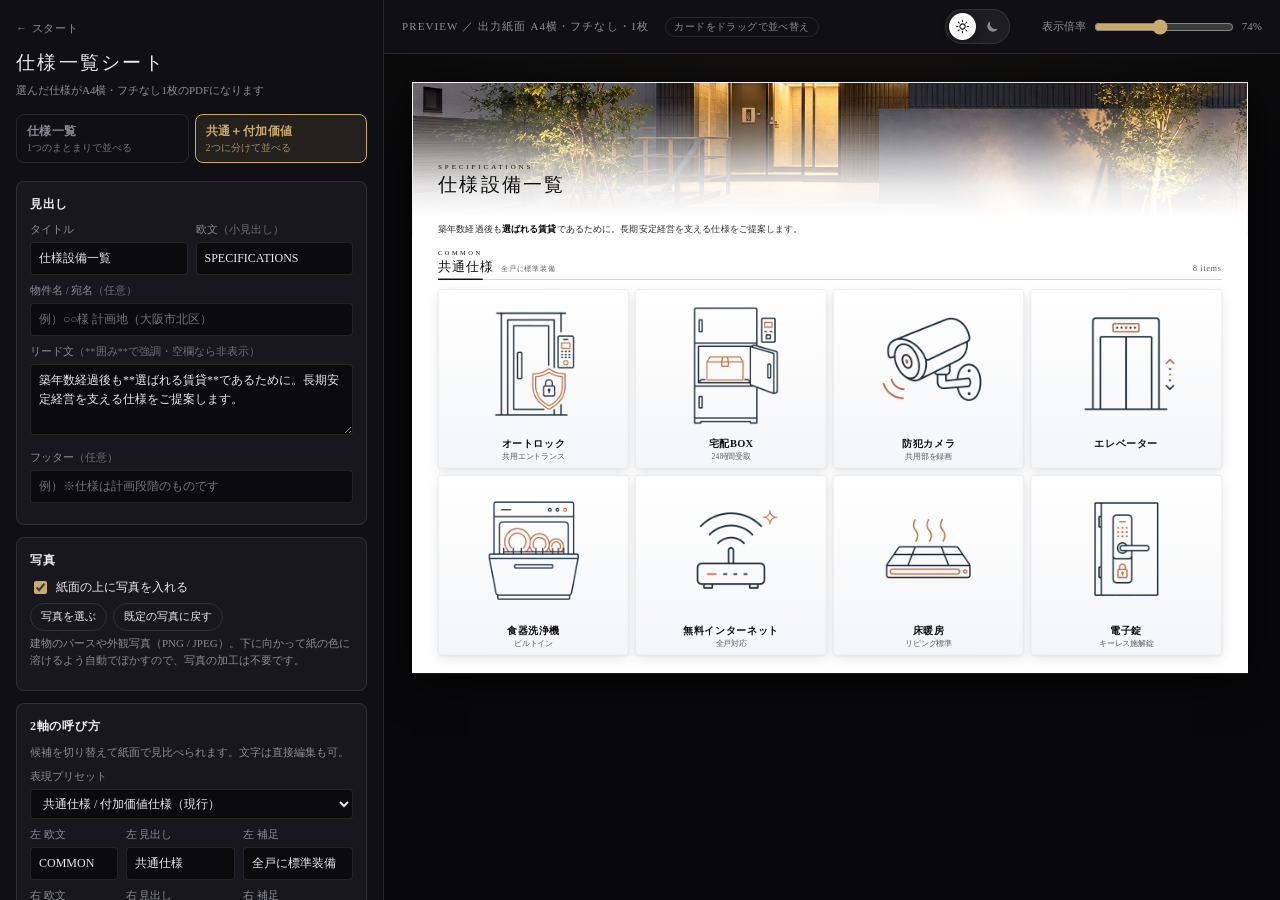
==== builder.html @ b1abda2f "Add files via upload" ====
<!DOCTYPE html>
<html lang="ja">
<head>
<meta charset="UTF-8">
<meta name="viewport" content="width=device-width, initial-scale=1">
<meta name="robots" content="noindex, nofollow">
<title>仕様一覧をつくる | SPEC SHEET</title>
<link rel="stylesheet" href="tokens.css">
<link rel="stylesheet" href="style.css">
</head>
<body>

<!-- ============ 操作パネル（印刷されない） ============ -->
<aside class="editor" id="editor">
  <header class="editor__head">
    <a class="editor__back" href="index.html">← スタート</a>
    <h1>仕様一覧シート</h1>
    <p class="editor__sub">選んだ仕様がA4横・フチなし1枚のPDFになります</p>

    <!-- 作り方の切替。入力はモードごとに別々に保存されます -->
    <div class="modetabs" role="group" aria-label="作り方">
      <button type="button" class="modetabs__btn" data-mode="single">
        <b>仕様一覧</b><span>1つのまとまりで並べる</span>
      </button>
      <button type="button" class="modetabs__btn" data-mode="dual">
        <b>共通＋付加価値</b><span>2つに分けて並べる</span>
      </button>
    </div>
  </header>

  <!-- 見出し -->
  <section class="panel">
    <h2 class="panel__title">見出し</h2>
    <div class="grid2">
      <label class="field"><span>タイトル</span><input type="text" id="in-title"></label>
      <label class="field"><span>欧文<em>（小見出し）</em></span><input type="text" id="in-titleen"></label>
    </div>
    <label class="field">
      <span>物件名 / 宛名<em>（任意）</em></span>
      <input type="text" id="in-prop" placeholder="例）○○様 計画地（大阪市北区）">
    </label>
    <label class="field">
      <span>リード文<em>（**囲み**で強調・空欄なら非表示）</em></span>
      <textarea id="in-lead" rows="3"></textarea>
    </label>
    <label class="field">
      <span>フッター<em>（任意）</em></span>
      <input type="text" id="in-foot" placeholder="例）※仕様は計画段階のものです">
    </label>
  </section>

  <!-- 写真（紙面の上の帯。下に向かって紙の色に溶ける） -->
  <section class="panel">
    <h2 class="panel__title">写真</h2>
    <label class="check">
      <input type="checkbox" id="in-hero">
      <span>紙面の上に写真を入れる</span>
    </label>
    <div class="bulk">
      <button type="button" id="btn-hero-pick">写真を選ぶ</button>
      <button type="button" id="btn-hero-reset">既定の写真に戻す</button>
    </div>
    <p class="panel__hint">
      建物のパースや外観写真（PNG / JPEG）。下に向かって紙の色に溶けるよう自動でぼかすので、写真の加工は不要です。
    </p>
  </section>

  <!-- ブロックの呼び方 -->
  <section class="panel">
    <h2 class="panel__title">
      <span data-dual-only>2軸の呼び方</span>
      <span data-single-only>ブロックの見出し</span>
    </h2>
    <p class="panel__hint" data-dual-only>候補を切り替えて紙面で見比べられます。文字は直接編集も可。</p>
    <label class="field" data-dual-only>
      <span>表現プリセット</span>
      <select id="in-preset"></select>
    </label>

    <!-- 1軸のときは、この見出しは出さなくても紙面のタイトルで足りる -->
    <label class="check" data-single-only>
      <input type="checkbox" id="in-blockhead">
      <span>カードの上に見出しを出す<em>（タイトルと重複するなら不要）</em></span>
    </label>

    <div class="grid3">
      <label class="field"><span><i class="lr" data-dual-only>左 </i>欧文</span><input type="text" id="in-cen"></label>
      <label class="field"><span><i class="lr" data-dual-only>左 </i>見出し</span><input type="text" id="in-clabel"></label>
      <label class="field"><span><i class="lr" data-dual-only>左 </i>補足</span><input type="text" id="in-cnote"></label>
    </div>
    <div class="grid3" data-dual-only>
      <label class="field"><span>右 欧文</span><input type="text" id="in-pen"></label>
      <label class="field"><span>右 見出し</span><input type="text" id="in-plabel"></label>
      <label class="field"><span>右 補足</span><input type="text" id="in-pnote"></label>
    </div>
  </section>

  <!-- 仕様（1軸）／ 共通仕様（2軸） -->
  <section class="panel">
    <h2 class="panel__title">
      <span id="head-common">共通仕様</span>
      <span class="counter" id="count-common"></span>
    </h2>
    <p class="panel__hint" data-single-only>
      載せたい仕様にチェックを入れます。並び順は ↑↓ か、プレビュー上のカードを
      ドラッグして入れ替えられます。
    </p>
    <p class="panel__hint" data-dual-only>
      標準は全て掲載。載せない項目のチェックを外します。サムネイルを押すとアイコン画像を差し替えられます（Shift+クリックで削除）。
    </p>
    <div class="bulk">
      <button type="button" data-bulk="common:all">全て載せる</button>
      <button type="button" data-bulk="common:none">全て外す</button>
    </div>
    <ul class="itemlist" id="list-common"></ul>
    <button type="button" class="add" data-add="common">＋ 項目を追加</button>
  </section>

  <!-- 付加価値仕様（2軸のみ） -->
  <section class="panel" data-dual-only>
    <h2 class="panel__title">
      <span id="head-premium">付加価値仕様</span>
      <span class="counter" id="count-premium"></span>
    </h2>
    <p class="panel__hint">この物件で採用する仕様を選択します。</p>
    <div class="bulk">
      <button type="button" data-bulk="premium:all">全て選択</button>
      <button type="button" data-bulk="premium:none">全て解除</button>
    </div>
    <ul class="itemlist" id="list-premium"></ul>
    <button type="button" class="add" data-add="premium">＋ 項目を追加</button>
  </section>

  <!-- レイアウト -->
  <section class="panel">
    <h2 class="panel__title">レイアウト</h2>

    <label class="field" data-dual-only>
      <span>共通仕様カードの大きさ<em>（付加価値仕様との比）</em></span>
      <span class="rangerow">
        <input type="range" id="in-ratio" min="100" max="160" step="2">
        <output id="ratio-val"></output>
      </span>
    </label>

    <!-- 見え方の微調整。いずれも自動計算した寸法に対する倍率 -->
    <label class="field">
      <span>アイコンの大きさ</span>
      <span class="rangerow">
        <input type="range" id="in-zicon" min="55" max="100" step="1">
        <output id="zicon-val"></output>
      </span>
    </label>
    <label class="field">
      <span>カードの間隔</span>
      <span class="rangerow">
        <input type="range" id="in-zgap" min="0" max="220" step="5">
        <output id="zgap-val"></output>
      </span>
    </label>
    <label class="field">
      <span>文字の大きさ</span>
      <span class="rangerow">
        <input type="range" id="in-ztext" min="70" max="140" step="2">
        <output id="ztext-val"></output>
      </span>
    </label>
    <div class="bulk">
      <button type="button" id="btn-zreset">大きさ・間隔を既定に戻す</button>
    </div>

    <!-- アイコンが未整備の項目を混ぜると点線枠が目立つので、逃げ道を用意 -->
    <label class="check" data-single-only>
      <input type="checkbox" id="in-textonly">
      <span>アイコンを使わず文字だけで並べる</span>
    </label>
    <label class="check" data-dual-only>
      <input type="checkbox" id="in-premium-photo">
      <span>付加価値仕様もアイコンで並べる<em>（既定は文字タイル）</em></span>
    </label>
    <label class="check">
      <input type="checkbox" id="in-show-sub" checked>
      <span>カードに補足テキストを出す</span>
    </label>
    <p class="panel__hint">
      カードは各ブロック内で同一サイズ。件数に応じて列数・行数<span data-dual-only>と左右の面積配分</span>を
      自動計算し、余白を残さず紙面を埋めます。
    </p>
    <p class="panel__hint" id="layout-info"></p>
  </section>

  <!-- 出力 -->
  <section class="panel">
    <h2 class="panel__title">出力</h2>
    <button type="button" class="primary" id="btn-print">PDFで出力 / 印刷</button>
    <p class="panel__hint">
      印刷ダイアログで <b>用紙:A4 ／ 向き:横 ／ 余白:なし</b>、
      <b>「背景のグラフィック」をON</b>（写真・影を出すため必須）。
    </p>
    <div class="bulk">
      <button type="button" id="btn-reload">マスタから再読込</button>
      <button type="button" id="btn-reset">入力をリセット</button>
    </div>
  </section>
</aside>

<!-- ============ プレビュー ＝ 出力される紙面 ============ -->
<main class="stage" id="stage">
  <div class="stage__bar">
    <span class="stage__label">PREVIEW ／ 出力紙面 A4横・フチなし・1枚</span>
    <span class="stage__hint">カードをドラッグで並べ替え</span>

    <!-- 出力テーマの切替 -->
    <div class="themetoggle" role="group" aria-label="出力テーマ">
      <button type="button" class="themetoggle__btn" data-theme="light" title="明るい出力">
        <svg viewBox="0 0 24 24" width="15" height="15" fill="none" stroke="currentColor" stroke-width="1.7" stroke-linecap="round">
          <circle cx="12" cy="12" r="4.2"/>
          <path d="M12 2.2v2.3M12 19.5v2.3M2.2 12h2.3M19.5 12h2.3M5.1 5.1l1.6 1.6M17.3 17.3l1.6 1.6M18.9 5.1l-1.6 1.6M6.7 17.3l-1.6 1.6"/>
        </svg>
      </button>
      <button type="button" class="themetoggle__btn" data-theme="dark" title="黒基調の出力">
        <svg viewBox="0 0 24 24" width="15" height="15" fill="currentColor">
          <path d="M20.5 15.2A8.8 8.8 0 0 1 8.8 3.5 8.8 8.8 0 1 0 20.5 15.2z"/>
        </svg>
      </button>
    </div>

    <label class="zoom">
      表示倍率
      <input type="range" id="zoom" min="25" max="130" value="100">
      <output id="zoom-val">100%</output>
    </label>
  </div>

  <div class="stage__scroll">
    <div class="sheet-scaler" id="scaler">
      <!-- ▼ ここから下が印刷対象 ------------------------------- -->
      <article class="sheet" id="sheet" data-theme="light">
        <!-- 写真（「写真」をONにしたときだけ上の帯に出る） -->
        <div class="sheet__visual" id="sheet-visual" aria-hidden="true"></div>
        <header class="sheet__head">
          <div class="sheet__headline">
            <span class="sheet__en" id="sheet-titleen"></span>
            <h2 class="sheet__title" id="sheet-title"></h2>
          </div>
          <div class="sheet__prop" id="sheet-prop"></div>
        </header>

        <div class="sheet__inner">
          <p class="sheet__lead" id="sheet-lead"></p>

          <div class="sheet__body" id="sheet-body">
            <!-- 左ブロック（1軸のときは唯一のブロック） -->
            <section class="block" id="block-common">
              <div class="block__head" id="head-block-common">
                <span class="block__en" id="en-common"></span>
                <h3 class="block__title" id="label-common"></h3>
                <span class="block__note" id="note-common"></span>
                <span class="block__count" id="cnt-common"></span>
              </div>
              <div class="fill" id="sheet-common" data-group="common"></div>
            </section>

            <!-- 右ブロック（付加価値仕様。1軸のときは非表示） -->
            <section class="block" id="block-premium">
              <div class="block__head">
                <span class="block__en" id="en-premium"></span>
                <h3 class="block__title" id="label-premium"></h3>
                <span class="block__note" id="note-premium"></span>
                <span class="block__count" id="cnt-premium"></span>
              </div>
              <div class="fill" id="sheet-premium" data-group="premium"></div>
            </section>
          </div>

          <footer class="sheet__foot" id="foot-wrap">
            <span id="sheet-foot"></span>
          </footer>
        </div>
      </article>
      <!-- ▲ 印刷対象ここまで ------------------------------------ -->
    </div>
  </div>
</main>

<input type="file" id="file-picker" accept="image/*" hidden>
<input type="file" id="hero-picker" accept="image/*" hidden>

<script src="data.js"></script>
<script src="app.js"></script>
</body>
</html>
---- tokens.css ----
/* =============================================================
   デザイントークン（色・余白・書体）
   ★デザイン確定時は原則このファイルだけを差し替えます
   コンセプト: 白い地（黒地も選べる）/ 書体はすべて游明朝 / カードはガラスの板
   ============================================================= */
:root{
  /* ---- 紙面（出力）---- */
  --paper-w: 297mm;          /* A4 横 */
  --paper-h: 210mm;
  --paper-pad-x: 9mm;
  --paper-pad-y: 6mm;
  --cell-gap: 2.4mm;         /* カード間の間隔 */
  --card-radius: 1.4mm;

  /* ---- 紙面の色（黒基調。真っ黒にはせず、深い青緑の空気を含ませる）
         ★黒が重すぎる/軽すぎるときは --paper と --sheen だけで調整できます ---- */
  --paper:     #070b0c;      /* 地 */
  --paper-2:   #101617;      /* 面（カード地・微妙な差） */
  --sheen:     224, 240, 238; /* 右上から差す光の色（rgb成分） */
  --ink:       #ffffff;
  --ink-sub:   #9fb0ae;
  --line:      rgba(255,255,255,.16);
  --line-soft: rgba(255,255,255,.08);
  --gold:      #c9ab6d;      /* 唯一の彩り。使いすぎない */
  --accent-2:  #e0b877;      /* リード文の強調 */

  /* ---- 画面UI（ツール側も黒基調で揃える）---- */
  --ui-bg:     #08080a;
  --ui-panel:  #101014;
  --ui-panel-2:#17171d;
  --ui-line:   rgba(255,255,255,.10);
  --ui-text:   #e9e9ee;
  --ui-sub:    #8b8b95;
  --radius-ui: 8px;

  /* ---- スタートページ（白い地 × 黒い文字。彩りは写真に任せる）---- */
  --site-bg:   #ffffff;
  --site-fg:   #111111;
  --site-fg-sub: rgba(17,17,17,.55);

  /* ---- 書体 ----
     すべて游明朝に固定（和文も欧文も）。欧文用の書体は挟まない。
     游明朝の入っていない端末（iPad / Mac）はヒラギノ明朝で表示される。
     ★游明朝はライセンス上Webフォントとして埋め込めないため、端末の書体を使う
     変数を3つに分けているのは、あとで用途ごとに変えられるようにするため */
  --font-mincho: "Yu Mincho", "YuMincho", "游明朝", "Hiragino Mincho ProN", "Hiragino Mincho Pro", serif;
  --font-display: var(--font-mincho);   /* 見出し・欧文ラベル */
  --font-ui: var(--font-mincho);        /* 画面の操作部品・本文 */
  --font-name: var(--font-mincho);      /* カードの仕様名 */
}
---- style.css ----
/* =============================================================
   builder.html 用スタイル
     [A] 画面UI（操作パネル・ステージ）   ← 印刷されない
     [B] 紙面 .sheet（A4横 297×210mm）    ← 印刷される
     [C] 印刷（A4横・フチなし・1枚固定）
   色・余白・書体は tokens.css の変数で管理
   ============================================================= */

*{ box-sizing: border-box; }
html, body{ height: 100%; margin: 0; }
body{
  display: flex;
  background: var(--ui-bg);
  color: var(--ui-text);
  font-family: var(--font-ui);
  font-size: 13px; line-height: 1.6;
  -webkit-font-smoothing: antialiased;
}

/* =============================================================
   [A] 画面UI
   ============================================================= */
.editor{
  width: 384px; flex: 0 0 384px;
  height: 100vh; overflow-y: auto;
  padding: 18px 16px 40px;
  background: var(--ui-panel);
  border-right: 1px solid var(--ui-line);
}
.editor__back{
  display: inline-block; margin-bottom: 10px;
  font-size: 11px; letter-spacing: .08em; color: var(--ui-sub); text-decoration: none;
}
.editor__back:hover{ color: var(--gold); }
.editor__head h1{
  font-family: var(--font-display);
  font-size: 19px; font-weight: normal; letter-spacing: .12em; margin: 0 0 4px;
}
.editor__sub{ margin: 0 0 14px; font-size: 11px; color: var(--ui-sub); }

/* ---- 作り方の切替（1軸 / 2軸）----------------------------------
   スタートページの2つの入口と同じ2択。入力はモードごとに別に
   保存されるので、行き来しても互いを壊さない */
.modetabs{
  display: grid; grid-template-columns: 1fr 1fr; gap: 6px;
  margin-bottom: 18px;
}
.modetabs__btn{
  font: inherit; text-align: left; cursor: pointer;
  padding: 7px 10px; border-radius: var(--radius-ui);
  color: var(--ui-sub); background: transparent;
  border: 1px solid var(--ui-line);
  transition: border-color .15s ease, color .15s ease, background .15s ease;
}
.modetabs__btn b{
  display: block; font-size: 12px; font-weight: bold; letter-spacing: .04em;
}
.modetabs__btn span{ display: block; font-size: 10px; line-height: 1.4; opacity: .8; }
.modetabs__btn:hover{ border-color: var(--gold); color: var(--ui-text); }
.modetabs__btn.is-active{
  color: var(--gold); border-color: var(--gold);
  background: rgba(201,171,109,.10);
}

/* ---- 作り方に応じた出し入れ ----
   1軸のときは2軸だけの項目を、2軸のときは1軸だけの項目を隠す。
   モードが決まる前（JS実行前）は data-mode が無いので両方出るが、
   起動時にすぐ設定されるため実害はない */
body[data-mode="single"] [data-dual-only]{ display: none !important; }
body[data-mode="dual"]   [data-single-only]{ display: none !important; }

.panel{
  border: 1px solid var(--ui-line); border-radius: var(--radius-ui);
  background: var(--ui-panel-2);
  padding: 13px; margin-bottom: 12px;
}
.panel__title{
  display: flex; align-items: center; gap: 8px; margin: 0 0 8px;
  font-size: 12px; font-weight: bold; letter-spacing: .06em;
}
.panel__hint{ margin: 4px 0 8px; font-size: 11px; line-height: 1.55; color: var(--ui-sub); }
.counter{
  margin-left: auto; font-size: 10.5px; font-weight: normal; color: var(--gold);
  border: 1px solid rgba(201,171,109,.35); border-radius: 999px; padding: 0 8px;
}

.field{ display: block; margin-bottom: 8px; }
.field > span{ display: block; font-size: 10.5px; color: var(--ui-sub); margin-bottom: 3px; }
.field em{ font-style: normal; opacity: .75; }
/* 2軸のときだけ付く「左 」「右 」の接頭。1軸では上のルールで消える */
.field .lr{ font-style: normal; }
.field input[type=text], .field textarea, .field select{
  width: 100%; padding: 6px 8px; font: inherit; font-size: 12px;
  color: var(--ui-text); background: #0b0b0e;
  border: 1px solid var(--ui-line); border-radius: 4px;
}
.field input:focus, .field textarea:focus, .field select:focus{
  outline: none; border-color: var(--gold);
}
.field textarea{ resize: vertical; }
.grid2{ display: grid; grid-template-columns: 1fr 1fr; gap: 0 8px; }
.grid3{ display: grid; grid-template-columns: .8fr 1fr 1fr; gap: 0 8px; }
.rangerow{ display: flex; align-items: center; gap: 8px; }
.rangerow input{ flex: 1; accent-color: var(--gold); }
.rangerow output{ font-size: 11px; color: var(--gold); min-width: 60px; text-align: right; }

.check{ display: flex; align-items: flex-start; gap: 6px; font-size: 12px; margin-bottom: 6px; cursor: pointer; }
.check input{ accent-color: var(--gold); margin-top: 3px; }
.check em{ font-style: normal; font-size: 11px; color: var(--ui-sub); }

.bulk{ display: flex; gap: 6px; flex-wrap: wrap; }
.bulk button, .add{
  font: inherit; font-size: 11px; padding: 4px 10px; cursor: pointer;
  color: var(--ui-text); background: transparent;
  border: 1px solid var(--ui-line); border-radius: 999px;
}
.bulk button:hover, .add:hover{ border-color: var(--gold); color: var(--gold); }
.add{ width: 100%; margin-top: 8px; border-style: dashed; border-radius: 4px; padding: 6px; }

.primary{
  width: 100%; font: inherit; font-size: 13px; font-weight: bold; letter-spacing: .08em;
  padding: 11px; cursor: pointer; color: #16130c;
  background: linear-gradient(135deg, #e0c68d, var(--gold));
  border: 0; border-radius: 4px;
}
.primary:hover{ filter: brightness(1.08); }

/* ---- 仕様リスト ---- */
.itemlist{ list-style: none; margin: 8px 0 0; padding: 0; }
.row{
  display: flex; align-items: center; gap: 6px;
  padding: 5px 2px; border-top: 1px solid var(--ui-line);
}
.row:last-child{ border-bottom: 1px solid var(--ui-line); }
.row--off{ opacity: .38; }
.row input[type=checkbox]{ accent-color: var(--gold); }
.row__name, .row__sub{
  min-width: 0; font: inherit; font-size: 12px; color: var(--ui-text);
  background: transparent; border: 1px solid transparent; border-radius: 3px; padding: 2px 4px;
}
.row__name{ flex: 1.4; }
.row__sub{ flex: 1; font-size: 11px; color: var(--ui-sub); }
.row__name:hover, .row__sub:hover{ border-color: var(--ui-line); }
.row__name:focus, .row__sub:focus{ border-color: var(--gold); background: #0b0b0e; outline: none; }
.row__thumb{
  width: 34px; height: 26px; flex: 0 0 34px; cursor: pointer;
  border: 1px solid var(--ui-line); border-radius: 3px; overflow: hidden;
  background: #0b0b0e center/cover no-repeat;
  display: flex; align-items: center; justify-content: center;
  font-size: 10px; color: var(--ui-sub);
}
.row__thumb:hover{ border-color: var(--gold); }
.row__btn{
  width: 20px; height: 20px; flex: 0 0 20px; padding: 0; cursor: pointer;
  font-size: 10px; line-height: 1; color: var(--ui-sub);
  background: transparent; border: 1px solid var(--ui-line); border-radius: 3px;
}
.row__btn:hover{ color: var(--ui-text); border-color: var(--gold); }
.row__btn--del:hover{ color: #e06b5c; border-color: #e06b5c; }

/* ---- ステージ ---- */
.stage{ flex: 1; min-width: 0; height: 100vh; display: flex; flex-direction: column; }
.stage__bar{
  display: flex; align-items: center; gap: 16px; padding: 9px 18px;
  font-size: 11px; letter-spacing: .1em; color: var(--ui-sub);
  background: var(--ui-panel); border-bottom: 1px solid var(--ui-line);
}
/* 並べ替えの操作案内 */
.stage__hint{
  font-size: 10px; letter-spacing: .04em; color: var(--ui-sub);
  padding: 1px 8px; border-radius: 999px;
  border: 1px solid var(--ui-line);
}
/* 出力テーマの切替（サン / ムーン） */
.themetoggle{
  margin-left: auto; display: flex; gap: 3px; padding: 3px;
  border-radius: 999px;
  background: rgba(255,255,255,.06); border: 1px solid var(--ui-line);
}
.themetoggle__btn{
  width: 27px; height: 27px; padding: 0; border: 0; border-radius: 50%;
  display: grid; place-items: center; cursor: pointer;
  color: var(--ui-sub); background: transparent;
  transition: background .18s ease, color .18s ease;
}
.themetoggle__btn:hover{ color: var(--ui-text); }
.themetoggle__btn.is-active{
  color: #16181c; background: #fff;
  box-shadow: 0 2px 8px rgba(0,0,0,.4);
}
.themetoggle__btn[data-theme="dark"].is-active{
  color: #f4f4f6; background: #26262c;
  box-shadow: 0 2px 8px rgba(0,0,0,.5), inset 0 0 0 1px rgba(255,255,255,.12);
}

.zoom{ display: flex; align-items: center; gap: 6px; margin-left: 16px; letter-spacing: 0; }
.zoom input{ width: 140px; accent-color: var(--gold); }
.stage__scroll{
  flex: 1; overflow: auto; padding: 28px;
  background:
    radial-gradient(900px 400px at 50% -10%, rgba(201,171,109,.07), transparent 70%),
    var(--ui-bg);
}
.sheet-scaler{ transform-origin: top left; width: var(--paper-w); height: var(--paper-h); }

/* =============================================================
   [B] 紙面（A4 横 1枚・フチなし。ここは黒地の指定、白地は [B-2]）
   ============================================================= */
.sheet{
  position: relative;
  width: var(--paper-w); height: var(--paper-h);
  background: var(--paper); color: var(--ink);
  font-family: var(--font-ui);
  display: flex; flex-direction: column; overflow: hidden;
  box-shadow: 0 10px 50px rgba(0,0,0,.7);
  border: 1px solid rgba(255,255,255,.06);
}
/* 地の空気：右上から光が差し込み、左下へ落ちていく
   （黒一色だと重いので、深い青緑の階調をつける）
   ・グラデーションだけで作るので、印刷しても画像の劣化がない
   ・中身は z-index:2 で必ずこの層より上に置く。写真の帯（z-index:0）はこの層の下に
     敷くので、光は写真の上にもかかり、帯の消え際に段差ができない */
.sheet::before{
  content: ""; position: absolute; inset: 0; z-index: 1; pointer-events: none;
  background:
    /* 右上の光源 */
    radial-gradient(46% 40% at 100% 0%,
      rgba(var(--sheen), .24) 0%, rgba(var(--sheen), .09) 38%, transparent 74%),
    /* 斜めに落ちる光の帯 */
    linear-gradient(206deg,
      transparent 0%, rgba(var(--sheen), .12) 12%, rgba(var(--sheen), .04) 26%,
      transparent 44%),
    /* 右下の床の照り返し */
    radial-gradient(58% 34% at 84% 104%, rgba(var(--sheen), .07), transparent 70%),
    /* 中央に広がる青緑の空気 */
    radial-gradient(92% 88% at 64% 54%, rgba(18, 46, 45, .26), transparent 76%),
    /* 左上へ向かう闇 */
    radial-gradient(74% 78% at 0% 0%, rgba(0,0,0,.80), transparent 66%);
}
.sheet > *{ position: relative; z-index: 2; }

/* ヘッダー：紙の端まで届く（フチなし） */
.sheet__head{
  flex: 0 0 auto;
  display: flex; align-items: flex-end; gap: 8mm;
  padding: 5.5mm var(--paper-pad-x) 3.4mm;
  border-bottom: .25mm solid var(--line);
}
.sheet__en{
  display: block; margin-bottom: 1.2mm;
  font-family: var(--font-display);
  font-size: 7pt; letter-spacing: .42em; color: var(--gold);
}
.sheet__title{
  margin: 0; font-family: var(--font-display); font-weight: normal;
  font-size: 19pt; line-height: 1; letter-spacing: .14em;
}
.sheet__prop{
  margin-left: auto; padding-bottom: .8mm;
  font-size: 8.5pt; letter-spacing: .04em; text-align: right;
  color: var(--ink-sub); white-space: pre-line;
}

/* 内側 */
.sheet__inner{
  flex: 1; min-height: 0; display: flex; flex-direction: column;
  padding: var(--paper-pad-y) var(--paper-pad-x);
}
.sheet__lead{
  flex: 0 0 auto; margin: 0 0 4mm;
  font-size: 9pt; line-height: 1.7; letter-spacing: .02em;
  color: var(--lead-fg, rgba(255,255,255,.82)); white-space: pre-line;
}
.sheet__lead:empty{ display: none; }
.sheet__lead .em{ color: var(--accent-2); font-weight: bold; }

/* ガラスの板と影（黒い紙面）。明るい紙面は [B-2] で上書き */
.sheet{
  --glass-top:    rgba(255,255,255,.085);
  --glass-bottom: rgba(255,255,255,.020);
  --glass-edge:   rgba(255,255,255,.10);
  --glass-hi:     rgba(255,255,255,.14);     /* 上辺のハイライト */
  --card-shadow:      0 1.2mm 3.2mm rgba(0,0,0,.45), 0 .3mm .8mm rgba(0,0,0,.30);
  --card-shadow-soft: 0 .8mm 2.4mm rgba(0,0,0,.28);
}

/* 本文：2ブロック横並び（幅配分は JS が flex で指定） */
.sheet__body{ flex: 1; min-height: 0; display: flex; gap: 6mm; }
.block{ display: flex; flex-direction: column; min-width: 0; min-height: 0; }
.block--hidden{ display: none; }

/* 見出し行：欧文を上の段に逃がし、
   「見出し ／ 補足 ／ 件数」を必ず1行に収める（折り返して衝突させない）*/
.block__head{
  flex: 0 0 auto; position: relative;
  display: grid;
  grid-template-columns: auto minmax(0, 1fr) auto;
  grid-template-areas:
    "en    en    en"
    "title note  count";
  align-items: baseline;
  column-gap: 2.6mm; row-gap: 1mm;
  padding-bottom: 1.6mm; margin-bottom: 3mm;
  border-bottom: .25mm solid var(--line);
}
.block__head::after{   /* 見出し下の金の短いライン */
  content: ""; position: absolute; left: 0; bottom: -.25mm;
  width: 16mm; height: .5mm; background: var(--gold);
}
.block__en{
  grid-area: en;
  font-family: var(--font-display);
  font-size: 6.5pt; letter-spacing: .38em; color: var(--gold);
}
.block__title{
  grid-area: title;
  margin: 0; font-family: var(--font-display); font-weight: normal;
  font-size: 13pt; letter-spacing: .1em; line-height: 1;
  white-space: nowrap;
}
/* 補足は幅が足りなければ切る（見出しを折らないため） */
.block__note{
  grid-area: note; min-width: 0;
  font-size: 7.5pt; letter-spacing: .04em; color: var(--ink-sub);
  white-space: nowrap; overflow: hidden; text-overflow: ellipsis;
}
.block__count{
  grid-area: count; justify-self: end;
  font-family: var(--font-display);
  font-size: 8pt; letter-spacing: .1em; color: var(--ink-sub);
  white-space: nowrap;
}

/* ---- カードのグリッド（列数・行数は JS が指定 / セルは常に等サイズ） ---- */
.fill{
  flex: 1; min-height: 0;
  display: grid; gap: var(--cell-gap);
}

/* ---- カード共通：ガラスの板 ----------------------------------
   地は透明度の高い白の重ね（--glass-*）。紙面の光の階調が透けるので、
   同じ色のタイルが並んでいるようには見えない。
   上辺だけ明るい縁（inset の 1 本）で板の厚みを出し、
   下にやわらかい影（--card-shadow）を落として紙面から少し浮かせる。

   backdrop-filter（すりガラスのぼかし）は使わない。
   背後が滑らかなグラデーションなのでぼかしても見た目はほぼ変わらず、
   印刷（PDF）では画像化されて重く・粗くなることがあるため */
.card{
  position: relative; min-width: 0; min-height: 0; overflow: hidden;
  border-radius: var(--card-radius);
  background: linear-gradient(180deg, var(--glass-top), var(--glass-bottom));
  border: .25mm solid var(--glass-edge);
  box-shadow: inset 0 .3mm 0 var(--glass-hi), var(--card-shadow);
}
/* アイコンカード：上にアイコン、下に名称（写真ではなく図としてそろえる） */
.card--icon{
  display: flex; flex-direction: column;
  padding: 2.2mm 2mm 2.4mm;
}
/* アイコンの面
   アイコンは地を透過してあるので（make_icons.py）、台座は置かず
   ガラスの板に線画を直接載せる。黒い紙面では線をアイボリーにした
   別の絵（iconDark）に app.js が差し替える。
   contain なので、正方形でない画像でも切れない。

   --icon-scale は「面のどこまでを絵が占めるか」。
   contain のまま縮めたいので、内側の余白を作って
   background-origin: content-box で絵をその内側だけに収める。
   transform: scale() だと面からはみ出して切れ、
   background-size を % 指定にすると縦横比が崩れる */
.card__icon{
  flex: 1; min-height: 0; margin-bottom: 1.8mm;
  background-position: center; background-size: contain; background-repeat: no-repeat;
  background-origin: content-box;
  padding: calc((1 - var(--icon-scale, 1)) * 50%);
}
/* アイコン未設定のときの当たり（あとで画像を入れる場所） */
.card__icon--none{
  position: relative;
  border: .25mm dashed var(--line-soft);
  border-radius: var(--card-radius);
}
.card__icon--none::after{
  content: "ICON"; position: absolute; inset: 0;
  display: flex; align-items: center; justify-content: center;
  font-family: var(--font-display);
  font-size: 5.5pt; letter-spacing: .3em; color: rgba(255,255,255,.20);
}
.card__body{ flex: 0 0 auto; text-align: center; }
.card__name{
  display: block;
  font-family: var(--font-name); font-weight: bold;
  font-size: var(--name-size, 9pt); line-height: 1.25; letter-spacing: .02em;
  color: var(--name-fg, #fff);
}
.card__sub{
  display: block; margin-top: .6mm; min-height: 1.2em;  /* 空でも行を確保 */
  font-size: calc(var(--name-size, 9pt) * .72); line-height: 1.2; letter-spacing: .04em;
  color: var(--sub-fg, rgba(255,255,255,.62));
}
.card--long .card__name{ font-size: calc(var(--name-size, 9pt) * .84); }

/* ---- 文字タイル（付加価値仕様。既定はこちら）--------------------
   アイコンを使わず、組版だけで見せる面。セルが横長なので中央寄せより
   左寄せのほうが視線が流れ、一覧として読みやすい。
   左端に金の短い縦線を置く（見出し下の金線と同じ motif でそろえる）。
   光は左上から当てて、紙面の階調と向きを合わせる */
/* 文字は下に寄せる。件数が少ないとセルが縦長になるが、上下中央だと
   小さな文字が広い面の真ん中に浮いて「置き忘れ」に見える。
   下に寄せておけば、上の空きが意図した余白として読める */
.card--text{
  display: flex; flex-direction: column; justify-content: flex-end;
  padding: 2.4mm 3.4mm 2.6mm;
  background: linear-gradient(100deg, var(--glass-top) 0%, var(--glass-bottom) 100%);
}
.card--text .card__body{
  position: relative; padding: 2.6mm 0 0; text-align: left;
}
/* 名称の上に金の短い罫。ブロック見出しの下に引いている線と同じ motif で、
   アイコンが無くても「そこが仕様名の頭」だと分かるようにする */
.card--text .card__body::before{
  content: ""; position: absolute; left: 0; top: 0;
  width: 5mm; height: .45mm; background: var(--gold);
}
.card--text .card__name{ text-shadow: none; letter-spacing: .04em; }
.card--text .card__sub{
  margin-top: 1mm; color: var(--ink-sub); letter-spacing: .06em;
}

/* ---- 並べ替え（プレビュー上のドラッグ）------------------------
   掴んでいるあいだは半透明にして、置き先が見えるようにする。
   touch-action: none はタブレットで必須（指の動きを
   ページのスクロールに取られると並べ替えができない）*/
.card[data-id]{ cursor: grab; touch-action: none; }
.card.is-dragging{
  cursor: grabbing; opacity: .55;
  outline: .4mm solid var(--gold); outline-offset: -.4mm;
}
body.is-reordering{ user-select: none; -webkit-user-select: none; }
/* 印刷には操作の見た目を持ち込まない（保険）*/
@media print{
  .card.is-dragging{ opacity: 1; outline: 0; }
}

/* 端数マスを埋めるタイル（カードを等サイズに保つため）
   同じガラスだが一段薄く、影も弱くして、仕様のカードより奥に引かせる */
.card--filler{
  display: flex; align-items: center; justify-content: center;
  background: linear-gradient(180deg, var(--glass-bottom), transparent);
  box-shadow: inset 0 .3mm 0 var(--glass-hi), var(--card-shadow-soft);
}
.card--filler span{
  font-family: var(--font-display);
  font-size: 6.5pt; letter-spacing: .38em; color: rgba(255,255,255,.18);
}

/* 空状態 */
.empty{
  grid-column: 1 / -1; grid-row: 1 / -1;
  display: flex; align-items: center; justify-content: center;
  font-size: 8.5pt; letter-spacing: .1em; color: var(--ink-sub);
  border: .25mm dashed var(--line); border-radius: var(--card-radius);
}

/* ---- 写真の帯（.sheet--visual。「写真」がONのとき app.js が付ける）----
   紙面の上端に写真を横いっぱいに敷き、下に向かって紙の色に溶かす（フチなし）。
   主役はあくまでカードなので、写真は上の帯だけにとどめ、
   タイトルは溶けかけた部分に重ねて、帯のぶんだけ下がる量を小さくする。

   溶かし方は「紙の色のグラデーションを写真の上にかぶせる」。
   mask-image のほうが素直だが、Chromium は印刷（PDF）で mask を
   落とすことがあり、写真の四角い縁がそのまま出てしまうため使わない。
   かぶせる色は var(--paper) なので、黒い紙面でも白い紙面でもその地に溶ける。

   カードの寸法は app.js が #sheet-body の実寸から計算するので、
   帯のぶん本文が縮んでも計算側は何も変えなくてよい */
.sheet__visual{ display: none; }
.sheet{
  --visual-h: 54mm;       /* 写真の帯の高さ（溶けて消えるところまで） */
  --visual-under: 28mm;   /* タイトルの上端の位置（帯に重なる） */
}
.sheet--visual .sheet__visual{
  display: block;
  position: absolute; z-index: 0;     /* 文字・カードより下に敷く */
  top: 0; left: 0; right: 0; height: var(--visual-h);
  background-size: cover; background-position: 50% 52%; background-repeat: no-repeat;
}
.sheet--visual .sheet__visual::after{
  --p: var(--paper);
  content: ""; position: absolute; inset: -1px;   /* 端数の1pxで縁が残らないように */
  /* 上は写真のまま、半分あたりから長い距離をかけて紙に消えていく */
  background: linear-gradient(180deg, transparent 14%,
    color-mix(in srgb, var(--p) 28%, transparent) 32%,
    color-mix(in srgb, var(--p) 62%, transparent) 50%,
    color-mix(in srgb, var(--p) 88%, transparent) 68%,
    var(--p) 88%);
}
/* 見出し下の罫は、写真が溶けていく途中を横に断ち切ってしまうので引かない */
.sheet--visual .sheet__head{ padding-top: var(--visual-under); border-bottom: 0; }

/* フッター */
.sheet__foot{
  flex: 0 0 auto; margin-top: 3mm; padding-top: 1.8mm;
  border-top: .25mm solid var(--line-soft);
  font-size: 7pt; letter-spacing: .04em; color: var(--ink-sub);
}
.sheet__foot--hidden{ display: none; }

/* =============================================================
   [B-2] 白い出力テーマ（.sheet[data-theme="light"]・既定）
   色味の方向: 白い地 × 明朝 × 完全モノクロ（金は使わない）
   写真の列を入れたとき、写真が白に溶けていくのが映えるよう地は真っ白。
   紙面の変数だけを上書きするので、構造・レイアウトは共通
   ============================================================= */
.sheet[data-theme="light"]{
  --paper:     #ffffff;   /* 地：白 */
  --paper-2:   #f6f6f5;
  --ink:       #0e0e0e;
  --ink-sub:   #5a5a5a;
  --line:      rgba(0,0,0,.22);
  --line-soft: rgba(0,0,0,.10);
  --gold:      #121212;   /* 欧文・見出しの短いラインも黒に */
  --accent-2:  #000000;   /* リード文の強調 */
  --lead-fg:   #2b2b2b;
  /* 白い紙面のガラス：白地の上では白の重ねが見えないので、
     下へわずかに灰色を引いて板の面を出し、縁と影で浮かせる */
  --glass-top:    rgba(255,255,255,.92);
  --glass-bottom: rgba(244,245,247,.92);
  --glass-edge:   rgba(20,28,40,.07);
  --glass-hi:     rgba(255,255,255,1);
  --card-shadow:      0 1.4mm 4mm rgba(30,40,60,.10), 0 .3mm .8mm rgba(30,40,60,.07);
  --card-shadow-soft: 0 .8mm 2.4mm rgba(30,40,60,.05);
}
/* 白い紙面は光の階調を入れない（真っ白のまま。写真がその白に溶ける） */
.sheet[data-theme="light"]::before{ background: none; }
/* アイコンカード：濃い文字（板の色は上の変数で変わる） */
.sheet[data-theme="light"] .card--icon{
  --name-fg: var(--ink);
  --sub-fg: var(--ink-sub);
}
.sheet[data-theme="light"] .card__icon--none::after{ color: rgba(0,0,0,.26); }

/* 文字タイル */
.sheet[data-theme="light"] .card--text{
  --name-fg: var(--ink);
  --sub-fg: var(--ink-sub);
}
.sheet[data-theme="light"] .card--filler span{ color: rgba(0,0,0,.22); }

/* =============================================================
   [B-3] 小さい画面（タブレット・スマホ）
     横並びをやめて縦積みにし、紙面を上に貼り付けたまま
     下の操作パネルをスクロールできるようにする。
     紙面そのもの（.sheet）の寸法はA4のまま。倍率だけが変わる。

     ★必ず screen に限定する。print を含めると、用紙幅が1080px未満
       （レターなど）のときに max-height が効いて紙面が途中で切れる。
   ============================================================= */
@media screen and (max-width: 1080px){
  html, body{ height: auto; overflow-x: hidden; }   /* 横スクロールを作らせない */
  body{ flex-direction: column; -webkit-text-size-adjust: 100%; }
  .editor, .stage{ width: 100%; max-width: 100%; min-width: 0; }

  /* 紙面を上に固定 */
  .stage{
    order: -1; height: auto;
    position: sticky; top: 0; z-index: 20;
    background: var(--ui-bg);
    border-bottom: 1px solid var(--ui-line);
    box-shadow: 0 10px 26px rgba(0,0,0,.55);
  }
  /* 1段目＝ラベル、2段目＝テーマ切替と倍率。折り返し任せにしない */
  .stage__bar{ flex-wrap: wrap; gap: 6px 12px; padding: 8px 12px; }
  .stage__label{ flex: 1 1 100%; font-size: 10px; }
  .themetoggle{ margin-left: 0; }
  .zoom{ margin-left: auto; }
  .zoom input{ width: 100px; }
  .stage__scroll{ padding: 12px; max-height: 46vh; }

  /* 操作パネルはページの一部として下に流す */
  .editor{
    width: 100%; flex: none; height: auto; overflow: visible;
    border-right: 0; padding: 16px 14px 56px;
  }

  /* 指で押せる大きさに */
  .row{ padding: 7px 2px; gap: 8px; }
  .row input[type=checkbox]{ width: 18px; height: 18px; margin-top: 0; }
  .row__thumb{ width: 40px; height: 30px; flex: 0 0 40px; }
  .row__btn{ width: 27px; height: 27px; flex: 0 0 27px; font-size: 11px; }
  .bulk button, .add{ padding: 7px 14px; }
  .primary{ padding: 14px; }

  /* iOSは16px未満の入力欄にフォーカスすると勝手に拡大するので抑える */
  .field input[type=text], .field textarea, .field select,
  .row__name, .row__sub{ font-size: 16px; }
}

@media screen and (max-width: 640px){
  .grid2, .grid3{ grid-template-columns: 1fr; }
  .stage__scroll{ max-height: 40vh; padding: 8px; }
  .editor__head h1{ font-size: 17px; }
}

/* =============================================================
   [C] 印刷（A4 横・フチなし・1枚）
   ============================================================= */
@page{ size: A4 landscape; margin: 0; }

@media print{
  html, body{ height: auto; display: block; background: #fff; }
  /* 紙面は2ページ目を防ぐため 0.4mm 短く刷るので、下端にその分だけ地が見える。
     黒い紙面のときは地も黒にして、白い筋を出さない */
  html:has(.sheet[data-theme="dark"]), html:has(.sheet[data-theme="dark"]) body{ background: #070b0c; }
  .editor, .stage__bar{ display: none !important; }
  /* 画面用の指定を紙面に持ち込まない（高さ制限が残ると途中で切れる） */
  .stage{
    height: auto; display: block;
    position: static; border: 0; box-shadow: none; background: none;
  }
  .stage__scroll{
    overflow: visible; padding: 0; background: none;
    max-height: none; height: auto;
  }
  .sheet-scaler{ transform: none !important; width: auto; height: auto; margin: 0 !important; }
  .sheet{
    box-shadow: none; border: 0;
    width: var(--paper-w);
    height: calc(var(--paper-h) - 0.4mm);  /* 端数で2ページ目が出るのを防ぐ */
    break-after: avoid; page-break-after: avoid;
  }
  *{ -webkit-print-color-adjust: exact; print-color-adjust: exact; }
}
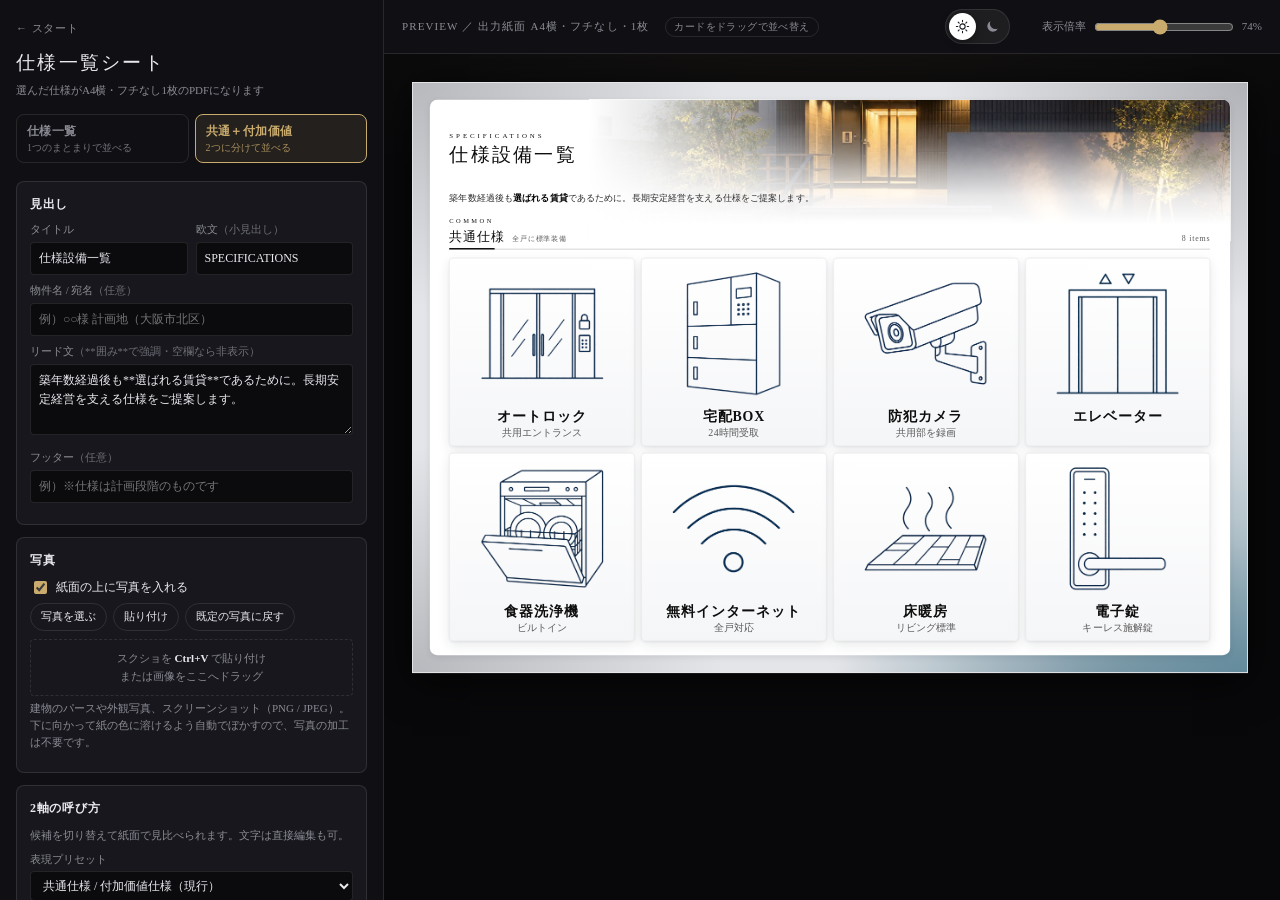
==== commit 95dd7739: "Add files via upload" ====
--- a/builder.html
+++ b/builder.html
@@ -58,10 +58,15 @@
     </label>
     <div class="bulk">
       <button type="button" id="btn-hero-pick">写真を選ぶ</button>
+      <button type="button" id="btn-hero-paste">貼り付け</button>
       <button type="button" id="btn-hero-reset">既定の写真に戻す</button>
     </div>
+    <!-- スクリーンショットはここへ。Ctrl+V はこの画面のどこで押しても写真に入る -->
+    <div class="dropzone" id="hero-drop" tabindex="0">
+      スクショを <b>Ctrl+V</b> で貼り付け<br>または画像をここへドラッグ
+    </div>
     <p class="panel__hint">
-      建物のパースや外観写真（PNG / JPEG）。下に向かって紙の色に溶けるよう自動でぼかすので、写真の加工は不要です。
+      建物のパースや外観写真、スクリーンショット（PNG / JPEG）。下に向かって紙の色に溶けるよう自動でぼかすので、写真の加工は不要です。
     </p>
   </section>
 
--- a/style.css
+++ b/style.css
@@ -1,634 +1,700 @@
-/* =============================================================
-   builder.html 用スタイル
-     [A] 画面UI（操作パネル・ステージ）   ← 印刷されない
-     [B] 紙面 .sheet（A4横 297×210mm）    ← 印刷される
-     [C] 印刷（A4横・フチなし・1枚固定）
-   色・余白・書体は tokens.css の変数で管理
-   ============================================================= */
-
-*{ box-sizing: border-box; }
-html, body{ height: 100%; margin: 0; }
-body{
-  display: flex;
-  background: var(--ui-bg);
-  color: var(--ui-text);
-  font-family: var(--font-ui);
-  font-size: 13px; line-height: 1.6;
-  -webkit-font-smoothing: antialiased;
-}
-
-/* =============================================================
-   [A] 画面UI
-   ============================================================= */
-.editor{
-  width: 384px; flex: 0 0 384px;
-  height: 100vh; overflow-y: auto;
-  padding: 18px 16px 40px;
-  background: var(--ui-panel);
-  border-right: 1px solid var(--ui-line);
-}
-.editor__back{
-  display: inline-block; margin-bottom: 10px;
-  font-size: 11px; letter-spacing: .08em; color: var(--ui-sub); text-decoration: none;
-}
-.editor__back:hover{ color: var(--gold); }
-.editor__head h1{
-  font-family: var(--font-display);
-  font-size: 19px; font-weight: normal; letter-spacing: .12em; margin: 0 0 4px;
-}
-.editor__sub{ margin: 0 0 14px; font-size: 11px; color: var(--ui-sub); }
-
-/* ---- 作り方の切替（1軸 / 2軸）----------------------------------
-   スタートページの2つの入口と同じ2択。入力はモードごとに別に
-   保存されるので、行き来しても互いを壊さない */
-.modetabs{
-  display: grid; grid-template-columns: 1fr 1fr; gap: 6px;
-  margin-bottom: 18px;
-}
-.modetabs__btn{
-  font: inherit; text-align: left; cursor: pointer;
-  padding: 7px 10px; border-radius: var(--radius-ui);
-  color: var(--ui-sub); background: transparent;
-  border: 1px solid var(--ui-line);
-  transition: border-color .15s ease, color .15s ease, background .15s ease;
-}
-.modetabs__btn b{
-  display: block; font-size: 12px; font-weight: bold; letter-spacing: .04em;
-}
-.modetabs__btn span{ display: block; font-size: 10px; line-height: 1.4; opacity: .8; }
-.modetabs__btn:hover{ border-color: var(--gold); color: var(--ui-text); }
-.modetabs__btn.is-active{
-  color: var(--gold); border-color: var(--gold);
-  background: rgba(201,171,109,.10);
-}
-
-/* ---- 作り方に応じた出し入れ ----
-   1軸のときは2軸だけの項目を、2軸のときは1軸だけの項目を隠す。
-   モードが決まる前（JS実行前）は data-mode が無いので両方出るが、
-   起動時にすぐ設定されるため実害はない */
-body[data-mode="single"] [data-dual-only]{ display: none !important; }
-body[data-mode="dual"]   [data-single-only]{ display: none !important; }
-
-.panel{
-  border: 1px solid var(--ui-line); border-radius: var(--radius-ui);
-  background: var(--ui-panel-2);
-  padding: 13px; margin-bottom: 12px;
-}
-.panel__title{
-  display: flex; align-items: center; gap: 8px; margin: 0 0 8px;
-  font-size: 12px; font-weight: bold; letter-spacing: .06em;
-}
-.panel__hint{ margin: 4px 0 8px; font-size: 11px; line-height: 1.55; color: var(--ui-sub); }
-.counter{
-  margin-left: auto; font-size: 10.5px; font-weight: normal; color: var(--gold);
-  border: 1px solid rgba(201,171,109,.35); border-radius: 999px; padding: 0 8px;
-}
-
-.field{ display: block; margin-bottom: 8px; }
-.field > span{ display: block; font-size: 10.5px; color: var(--ui-sub); margin-bottom: 3px; }
-.field em{ font-style: normal; opacity: .75; }
-/* 2軸のときだけ付く「左 」「右 」の接頭。1軸では上のルールで消える */
-.field .lr{ font-style: normal; }
-.field input[type=text], .field textarea, .field select{
-  width: 100%; padding: 6px 8px; font: inherit; font-size: 12px;
-  color: var(--ui-text); background: #0b0b0e;
-  border: 1px solid var(--ui-line); border-radius: 4px;
-}
-.field input:focus, .field textarea:focus, .field select:focus{
-  outline: none; border-color: var(--gold);
-}
-.field textarea{ resize: vertical; }
-.grid2{ display: grid; grid-template-columns: 1fr 1fr; gap: 0 8px; }
-.grid3{ display: grid; grid-template-columns: .8fr 1fr 1fr; gap: 0 8px; }
-.rangerow{ display: flex; align-items: center; gap: 8px; }
-.rangerow input{ flex: 1; accent-color: var(--gold); }
-.rangerow output{ font-size: 11px; color: var(--gold); min-width: 60px; text-align: right; }
-
-.check{ display: flex; align-items: flex-start; gap: 6px; font-size: 12px; margin-bottom: 6px; cursor: pointer; }
-.check input{ accent-color: var(--gold); margin-top: 3px; }
-.check em{ font-style: normal; font-size: 11px; color: var(--ui-sub); }
-
-.bulk{ display: flex; gap: 6px; flex-wrap: wrap; }
-.bulk button, .add{
-  font: inherit; font-size: 11px; padding: 4px 10px; cursor: pointer;
-  color: var(--ui-text); background: transparent;
-  border: 1px solid var(--ui-line); border-radius: 999px;
-}
-.bulk button:hover, .add:hover{ border-color: var(--gold); color: var(--gold); }
-.add{ width: 100%; margin-top: 8px; border-style: dashed; border-radius: 4px; padding: 6px; }
-
-.primary{
-  width: 100%; font: inherit; font-size: 13px; font-weight: bold; letter-spacing: .08em;
-  padding: 11px; cursor: pointer; color: #16130c;
-  background: linear-gradient(135deg, #e0c68d, var(--gold));
-  border: 0; border-radius: 4px;
-}
-.primary:hover{ filter: brightness(1.08); }
-
-/* ---- 仕様リスト ---- */
-.itemlist{ list-style: none; margin: 8px 0 0; padding: 0; }
-.row{
-  display: flex; align-items: center; gap: 6px;
-  padding: 5px 2px; border-top: 1px solid var(--ui-line);
-}
-.row:last-child{ border-bottom: 1px solid var(--ui-line); }
-.row--off{ opacity: .38; }
-.row input[type=checkbox]{ accent-color: var(--gold); }
-.row__name, .row__sub{
-  min-width: 0; font: inherit; font-size: 12px; color: var(--ui-text);
-  background: transparent; border: 1px solid transparent; border-radius: 3px; padding: 2px 4px;
-}
-.row__name{ flex: 1.4; }
-.row__sub{ flex: 1; font-size: 11px; color: var(--ui-sub); }
-.row__name:hover, .row__sub:hover{ border-color: var(--ui-line); }
-.row__name:focus, .row__sub:focus{ border-color: var(--gold); background: #0b0b0e; outline: none; }
-.row__thumb{
-  width: 34px; height: 26px; flex: 0 0 34px; cursor: pointer;
-  border: 1px solid var(--ui-line); border-radius: 3px; overflow: hidden;
-  background: #0b0b0e center/cover no-repeat;
-  display: flex; align-items: center; justify-content: center;
-  font-size: 10px; color: var(--ui-sub);
-}
-.row__thumb:hover{ border-color: var(--gold); }
-.row__btn{
-  width: 20px; height: 20px; flex: 0 0 20px; padding: 0; cursor: pointer;
-  font-size: 10px; line-height: 1; color: var(--ui-sub);
-  background: transparent; border: 1px solid var(--ui-line); border-radius: 3px;
-}
-.row__btn:hover{ color: var(--ui-text); border-color: var(--gold); }
-.row__btn--del:hover{ color: #e06b5c; border-color: #e06b5c; }
-
-/* ---- ステージ ---- */
-.stage{ flex: 1; min-width: 0; height: 100vh; display: flex; flex-direction: column; }
-.stage__bar{
-  display: flex; align-items: center; gap: 16px; padding: 9px 18px;
-  font-size: 11px; letter-spacing: .1em; color: var(--ui-sub);
-  background: var(--ui-panel); border-bottom: 1px solid var(--ui-line);
-}
-/* 並べ替えの操作案内 */
-.stage__hint{
-  font-size: 10px; letter-spacing: .04em; color: var(--ui-sub);
-  padding: 1px 8px; border-radius: 999px;
-  border: 1px solid var(--ui-line);
-}
-/* 出力テーマの切替（サン / ムーン） */
-.themetoggle{
-  margin-left: auto; display: flex; gap: 3px; padding: 3px;
-  border-radius: 999px;
-  background: rgba(255,255,255,.06); border: 1px solid var(--ui-line);
-}
-.themetoggle__btn{
-  width: 27px; height: 27px; padding: 0; border: 0; border-radius: 50%;
-  display: grid; place-items: center; cursor: pointer;
-  color: var(--ui-sub); background: transparent;
-  transition: background .18s ease, color .18s ease;
-}
-.themetoggle__btn:hover{ color: var(--ui-text); }
-.themetoggle__btn.is-active{
-  color: #16181c; background: #fff;
-  box-shadow: 0 2px 8px rgba(0,0,0,.4);
-}
-.themetoggle__btn[data-theme="dark"].is-active{
-  color: #f4f4f6; background: #26262c;
-  box-shadow: 0 2px 8px rgba(0,0,0,.5), inset 0 0 0 1px rgba(255,255,255,.12);
-}
-
-.zoom{ display: flex; align-items: center; gap: 6px; margin-left: 16px; letter-spacing: 0; }
-.zoom input{ width: 140px; accent-color: var(--gold); }
-.stage__scroll{
-  flex: 1; overflow: auto; padding: 28px;
-  background:
-    radial-gradient(900px 400px at 50% -10%, rgba(201,171,109,.07), transparent 70%),
-    var(--ui-bg);
-}
-.sheet-scaler{ transform-origin: top left; width: var(--paper-w); height: var(--paper-h); }
-
-/* =============================================================
-   [B] 紙面（A4 横 1枚・フチなし。ここは黒地の指定、白地は [B-2]）
-   ============================================================= */
-.sheet{
-  position: relative;
-  width: var(--paper-w); height: var(--paper-h);
-  background: var(--paper); color: var(--ink);
-  font-family: var(--font-ui);
-  display: flex; flex-direction: column; overflow: hidden;
-  box-shadow: 0 10px 50px rgba(0,0,0,.7);
-  border: 1px solid rgba(255,255,255,.06);
-}
-/* 地の空気：右上から光が差し込み、左下へ落ちていく
-   （黒一色だと重いので、深い青緑の階調をつける）
-   ・グラデーションだけで作るので、印刷しても画像の劣化がない
-   ・中身は z-index:2 で必ずこの層より上に置く。写真の帯（z-index:0）はこの層の下に
-     敷くので、光は写真の上にもかかり、帯の消え際に段差ができない */
-.sheet::before{
-  content: ""; position: absolute; inset: 0; z-index: 1; pointer-events: none;
-  background:
-    /* 右上の光源 */
-    radial-gradient(46% 40% at 100% 0%,
-      rgba(var(--sheen), .24) 0%, rgba(var(--sheen), .09) 38%, transparent 74%),
-    /* 斜めに落ちる光の帯 */
-    linear-gradient(206deg,
-      transparent 0%, rgba(var(--sheen), .12) 12%, rgba(var(--sheen), .04) 26%,
-      transparent 44%),
-    /* 右下の床の照り返し */
-    radial-gradient(58% 34% at 84% 104%, rgba(var(--sheen), .07), transparent 70%),
-    /* 中央に広がる青緑の空気 */
-    radial-gradient(92% 88% at 64% 54%, rgba(18, 46, 45, .26), transparent 76%),
-    /* 左上へ向かう闇 */
-    radial-gradient(74% 78% at 0% 0%, rgba(0,0,0,.80), transparent 66%);
-}
-.sheet > *{ position: relative; z-index: 2; }
-
-/* ヘッダー：紙の端まで届く（フチなし） */
-.sheet__head{
-  flex: 0 0 auto;
-  display: flex; align-items: flex-end; gap: 8mm;
-  padding: 5.5mm var(--paper-pad-x) 3.4mm;
-  border-bottom: .25mm solid var(--line);
-}
-.sheet__en{
-  display: block; margin-bottom: 1.2mm;
-  font-family: var(--font-display);
-  font-size: 7pt; letter-spacing: .42em; color: var(--gold);
-}
-.sheet__title{
-  margin: 0; font-family: var(--font-display); font-weight: normal;
-  font-size: 19pt; line-height: 1; letter-spacing: .14em;
-}
-.sheet__prop{
-  margin-left: auto; padding-bottom: .8mm;
-  font-size: 8.5pt; letter-spacing: .04em; text-align: right;
-  color: var(--ink-sub); white-space: pre-line;
-}
-
-/* 内側 */
-.sheet__inner{
-  flex: 1; min-height: 0; display: flex; flex-direction: column;
-  padding: var(--paper-pad-y) var(--paper-pad-x);
-}
-.sheet__lead{
-  flex: 0 0 auto; margin: 0 0 4mm;
-  font-size: 9pt; line-height: 1.7; letter-spacing: .02em;
-  color: var(--lead-fg, rgba(255,255,255,.82)); white-space: pre-line;
-}
-.sheet__lead:empty{ display: none; }
-.sheet__lead .em{ color: var(--accent-2); font-weight: bold; }
-
-/* ガラスの板と影（黒い紙面）。明るい紙面は [B-2] で上書き */
-.sheet{
-  --glass-top:    rgba(255,255,255,.085);
-  --glass-bottom: rgba(255,255,255,.020);
-  --glass-edge:   rgba(255,255,255,.10);
-  --glass-hi:     rgba(255,255,255,.14);     /* 上辺のハイライト */
-  --card-shadow:      0 1.2mm 3.2mm rgba(0,0,0,.45), 0 .3mm .8mm rgba(0,0,0,.30);
-  --card-shadow-soft: 0 .8mm 2.4mm rgba(0,0,0,.28);
-}
-
-/* 本文：2ブロック横並び（幅配分は JS が flex で指定） */
-.sheet__body{ flex: 1; min-height: 0; display: flex; gap: 6mm; }
-.block{ display: flex; flex-direction: column; min-width: 0; min-height: 0; }
-.block--hidden{ display: none; }
-
-/* 見出し行：欧文を上の段に逃がし、
-   「見出し ／ 補足 ／ 件数」を必ず1行に収める（折り返して衝突させない）*/
-.block__head{
-  flex: 0 0 auto; position: relative;
-  display: grid;
-  grid-template-columns: auto minmax(0, 1fr) auto;
-  grid-template-areas:
-    "en    en    en"
-    "title note  count";
-  align-items: baseline;
-  column-gap: 2.6mm; row-gap: 1mm;
-  padding-bottom: 1.6mm; margin-bottom: 3mm;
-  border-bottom: .25mm solid var(--line);
-}
-.block__head::after{   /* 見出し下の金の短いライン */
-  content: ""; position: absolute; left: 0; bottom: -.25mm;
-  width: 16mm; height: .5mm; background: var(--gold);
-}
-.block__en{
-  grid-area: en;
-  font-family: var(--font-display);
-  font-size: 6.5pt; letter-spacing: .38em; color: var(--gold);
-}
-.block__title{
-  grid-area: title;
-  margin: 0; font-family: var(--font-display); font-weight: normal;
-  font-size: 13pt; letter-spacing: .1em; line-height: 1;
-  white-space: nowrap;
-}
-/* 補足は幅が足りなければ切る（見出しを折らないため） */
-.block__note{
-  grid-area: note; min-width: 0;
-  font-size: 7.5pt; letter-spacing: .04em; color: var(--ink-sub);
-  white-space: nowrap; overflow: hidden; text-overflow: ellipsis;
-}
-.block__count{
-  grid-area: count; justify-self: end;
-  font-family: var(--font-display);
-  font-size: 8pt; letter-spacing: .1em; color: var(--ink-sub);
-  white-space: nowrap;
-}
-
-/* ---- カードのグリッド（列数・行数は JS が指定 / セルは常に等サイズ） ---- */
-.fill{
-  flex: 1; min-height: 0;
-  display: grid; gap: var(--cell-gap);
-}
-
-/* ---- カード共通：ガラスの板 ----------------------------------
-   地は透明度の高い白の重ね（--glass-*）。紙面の光の階調が透けるので、
-   同じ色のタイルが並んでいるようには見えない。
-   上辺だけ明るい縁（inset の 1 本）で板の厚みを出し、
-   下にやわらかい影（--card-shadow）を落として紙面から少し浮かせる。
-
-   backdrop-filter（すりガラスのぼかし）は使わない。
-   背後が滑らかなグラデーションなのでぼかしても見た目はほぼ変わらず、
-   印刷（PDF）では画像化されて重く・粗くなることがあるため */
-.card{
-  position: relative; min-width: 0; min-height: 0; overflow: hidden;
-  border-radius: var(--card-radius);
-  background: linear-gradient(180deg, var(--glass-top), var(--glass-bottom));
-  border: .25mm solid var(--glass-edge);
-  box-shadow: inset 0 .3mm 0 var(--glass-hi), var(--card-shadow);
-}
-/* アイコンカード：上にアイコン、下に名称（写真ではなく図としてそろえる） */
-.card--icon{
-  display: flex; flex-direction: column;
-  padding: 2.2mm 2mm 2.4mm;
-}
-/* アイコンの面
-   アイコンは地を透過してあるので（make_icons.py）、台座は置かず
-   ガラスの板に線画を直接載せる。黒い紙面では線をアイボリーにした
-   別の絵（iconDark）に app.js が差し替える。
-   contain なので、正方形でない画像でも切れない。
-
-   --icon-scale は「面のどこまでを絵が占めるか」。
-   contain のまま縮めたいので、内側の余白を作って
-   background-origin: content-box で絵をその内側だけに収める。
-   transform: scale() だと面からはみ出して切れ、
-   background-size を % 指定にすると縦横比が崩れる */
-.card__icon{
-  flex: 1; min-height: 0; margin-bottom: 1.8mm;
-  background-position: center; background-size: contain; background-repeat: no-repeat;
-  background-origin: content-box;
-  padding: calc((1 - var(--icon-scale, 1)) * 50%);
-}
-/* アイコン未設定のときの当たり（あとで画像を入れる場所） */
-.card__icon--none{
-  position: relative;
-  border: .25mm dashed var(--line-soft);
-  border-radius: var(--card-radius);
-}
-.card__icon--none::after{
-  content: "ICON"; position: absolute; inset: 0;
-  display: flex; align-items: center; justify-content: center;
-  font-family: var(--font-display);
-  font-size: 5.5pt; letter-spacing: .3em; color: rgba(255,255,255,.20);
-}
-.card__body{ flex: 0 0 auto; text-align: center; }
-.card__name{
-  display: block;
-  font-family: var(--font-name); font-weight: bold;
-  font-size: var(--name-size, 9pt); line-height: 1.25; letter-spacing: .02em;
-  color: var(--name-fg, #fff);
-}
-.card__sub{
-  display: block; margin-top: .6mm; min-height: 1.2em;  /* 空でも行を確保 */
-  font-size: calc(var(--name-size, 9pt) * .72); line-height: 1.2; letter-spacing: .04em;
-  color: var(--sub-fg, rgba(255,255,255,.62));
-}
-.card--long .card__name{ font-size: calc(var(--name-size, 9pt) * .84); }
-
-/* ---- 文字タイル（付加価値仕様。既定はこちら）--------------------
-   アイコンを使わず、組版だけで見せる面。セルが横長なので中央寄せより
-   左寄せのほうが視線が流れ、一覧として読みやすい。
-   左端に金の短い縦線を置く（見出し下の金線と同じ motif でそろえる）。
-   光は左上から当てて、紙面の階調と向きを合わせる */
-/* 文字は下に寄せる。件数が少ないとセルが縦長になるが、上下中央だと
-   小さな文字が広い面の真ん中に浮いて「置き忘れ」に見える。
-   下に寄せておけば、上の空きが意図した余白として読める */
-.card--text{
-  display: flex; flex-direction: column; justify-content: flex-end;
-  padding: 2.4mm 3.4mm 2.6mm;
-  background: linear-gradient(100deg, var(--glass-top) 0%, var(--glass-bottom) 100%);
-}
-.card--text .card__body{
-  position: relative; padding: 2.6mm 0 0; text-align: left;
-}
-/* 名称の上に金の短い罫。ブロック見出しの下に引いている線と同じ motif で、
-   アイコンが無くても「そこが仕様名の頭」だと分かるようにする */
-.card--text .card__body::before{
-  content: ""; position: absolute; left: 0; top: 0;
-  width: 5mm; height: .45mm; background: var(--gold);
-}
-.card--text .card__name{ text-shadow: none; letter-spacing: .04em; }
-.card--text .card__sub{
-  margin-top: 1mm; color: var(--ink-sub); letter-spacing: .06em;
-}
-
-/* ---- 並べ替え（プレビュー上のドラッグ）------------------------
-   掴んでいるあいだは半透明にして、置き先が見えるようにする。
-   touch-action: none はタブレットで必須（指の動きを
-   ページのスクロールに取られると並べ替えができない）*/
-.card[data-id]{ cursor: grab; touch-action: none; }
-.card.is-dragging{
-  cursor: grabbing; opacity: .55;
-  outline: .4mm solid var(--gold); outline-offset: -.4mm;
-}
-body.is-reordering{ user-select: none; -webkit-user-select: none; }
-/* 印刷には操作の見た目を持ち込まない（保険）*/
-@media print{
-  .card.is-dragging{ opacity: 1; outline: 0; }
-}
-
-/* 端数マスを埋めるタイル（カードを等サイズに保つため）
-   同じガラスだが一段薄く、影も弱くして、仕様のカードより奥に引かせる */
-.card--filler{
-  display: flex; align-items: center; justify-content: center;
-  background: linear-gradient(180deg, var(--glass-bottom), transparent);
-  box-shadow: inset 0 .3mm 0 var(--glass-hi), var(--card-shadow-soft);
-}
-.card--filler span{
-  font-family: var(--font-display);
-  font-size: 6.5pt; letter-spacing: .38em; color: rgba(255,255,255,.18);
-}
-
-/* 空状態 */
-.empty{
-  grid-column: 1 / -1; grid-row: 1 / -1;
-  display: flex; align-items: center; justify-content: center;
-  font-size: 8.5pt; letter-spacing: .1em; color: var(--ink-sub);
-  border: .25mm dashed var(--line); border-radius: var(--card-radius);
-}
-
-/* ---- 写真の帯（.sheet--visual。「写真」がONのとき app.js が付ける）----
-   紙面の上端に写真を横いっぱいに敷き、下に向かって紙の色に溶かす（フチなし）。
-   主役はあくまでカードなので、写真は上の帯だけにとどめ、
-   タイトルは溶けかけた部分に重ねて、帯のぶんだけ下がる量を小さくする。
-
-   溶かし方は「紙の色のグラデーションを写真の上にかぶせる」。
-   mask-image のほうが素直だが、Chromium は印刷（PDF）で mask を
-   落とすことがあり、写真の四角い縁がそのまま出てしまうため使わない。
-   かぶせる色は var(--paper) なので、黒い紙面でも白い紙面でもその地に溶ける。
-
-   カードの寸法は app.js が #sheet-body の実寸から計算するので、
-   帯のぶん本文が縮んでも計算側は何も変えなくてよい */
-.sheet__visual{ display: none; }
-.sheet{
-  --visual-h: 54mm;       /* 写真の帯の高さ（溶けて消えるところまで） */
-  --visual-under: 28mm;   /* タイトルの上端の位置（帯に重なる） */
-}
-.sheet--visual .sheet__visual{
-  display: block;
-  position: absolute; z-index: 0;     /* 文字・カードより下に敷く */
-  top: 0; left: 0; right: 0; height: var(--visual-h);
-  background-size: cover; background-position: 50% 52%; background-repeat: no-repeat;
-}
-.sheet--visual .sheet__visual::after{
-  --p: var(--paper);
-  content: ""; position: absolute; inset: -1px;   /* 端数の1pxで縁が残らないように */
-  /* 上は写真のまま、半分あたりから長い距離をかけて紙に消えていく */
-  background: linear-gradient(180deg, transparent 14%,
-    color-mix(in srgb, var(--p) 28%, transparent) 32%,
-    color-mix(in srgb, var(--p) 62%, transparent) 50%,
-    color-mix(in srgb, var(--p) 88%, transparent) 68%,
-    var(--p) 88%);
-}
-/* 見出し下の罫は、写真が溶けていく途中を横に断ち切ってしまうので引かない */
-.sheet--visual .sheet__head{ padding-top: var(--visual-under); border-bottom: 0; }
-
-/* フッター */
-.sheet__foot{
-  flex: 0 0 auto; margin-top: 3mm; padding-top: 1.8mm;
-  border-top: .25mm solid var(--line-soft);
-  font-size: 7pt; letter-spacing: .04em; color: var(--ink-sub);
-}
-.sheet__foot--hidden{ display: none; }
-
-/* =============================================================
-   [B-2] 白い出力テーマ（.sheet[data-theme="light"]・既定）
-   色味の方向: 白い地 × 明朝 × 完全モノクロ（金は使わない）
-   写真の列を入れたとき、写真が白に溶けていくのが映えるよう地は真っ白。
-   紙面の変数だけを上書きするので、構造・レイアウトは共通
-   ============================================================= */
-.sheet[data-theme="light"]{
-  --paper:     #ffffff;   /* 地：白 */
-  --paper-2:   #f6f6f5;
-  --ink:       #0e0e0e;
-  --ink-sub:   #5a5a5a;
-  --line:      rgba(0,0,0,.22);
-  --line-soft: rgba(0,0,0,.10);
-  --gold:      #121212;   /* 欧文・見出しの短いラインも黒に */
-  --accent-2:  #000000;   /* リード文の強調 */
-  --lead-fg:   #2b2b2b;
-  /* 白い紙面のガラス：白地の上では白の重ねが見えないので、
-     下へわずかに灰色を引いて板の面を出し、縁と影で浮かせる */
-  --glass-top:    rgba(255,255,255,.92);
-  --glass-bottom: rgba(244,245,247,.92);
-  --glass-edge:   rgba(20,28,40,.07);
-  --glass-hi:     rgba(255,255,255,1);
-  --card-shadow:      0 1.4mm 4mm rgba(30,40,60,.10), 0 .3mm .8mm rgba(30,40,60,.07);
-  --card-shadow-soft: 0 .8mm 2.4mm rgba(30,40,60,.05);
-}
-/* 白い紙面は光の階調を入れない（真っ白のまま。写真がその白に溶ける） */
-.sheet[data-theme="light"]::before{ background: none; }
-/* アイコンカード：濃い文字（板の色は上の変数で変わる） */
-.sheet[data-theme="light"] .card--icon{
-  --name-fg: var(--ink);
-  --sub-fg: var(--ink-sub);
-}
-.sheet[data-theme="light"] .card__icon--none::after{ color: rgba(0,0,0,.26); }
-
-/* 文字タイル */
-.sheet[data-theme="light"] .card--text{
-  --name-fg: var(--ink);
-  --sub-fg: var(--ink-sub);
-}
-.sheet[data-theme="light"] .card--filler span{ color: rgba(0,0,0,.22); }
-
-/* =============================================================
-   [B-3] 小さい画面（タブレット・スマホ）
-     横並びをやめて縦積みにし、紙面を上に貼り付けたまま
-     下の操作パネルをスクロールできるようにする。
-     紙面そのもの（.sheet）の寸法はA4のまま。倍率だけが変わる。
-
-     ★必ず screen に限定する。print を含めると、用紙幅が1080px未満
-       （レターなど）のときに max-height が効いて紙面が途中で切れる。
-   ============================================================= */
-@media screen and (max-width: 1080px){
-  html, body{ height: auto; overflow-x: hidden; }   /* 横スクロールを作らせない */
-  body{ flex-direction: column; -webkit-text-size-adjust: 100%; }
-  .editor, .stage{ width: 100%; max-width: 100%; min-width: 0; }
-
-  /* 紙面を上に固定 */
-  .stage{
-    order: -1; height: auto;
-    position: sticky; top: 0; z-index: 20;
-    background: var(--ui-bg);
-    border-bottom: 1px solid var(--ui-line);
-    box-shadow: 0 10px 26px rgba(0,0,0,.55);
-  }
-  /* 1段目＝ラベル、2段目＝テーマ切替と倍率。折り返し任せにしない */
-  .stage__bar{ flex-wrap: wrap; gap: 6px 12px; padding: 8px 12px; }
-  .stage__label{ flex: 1 1 100%; font-size: 10px; }
-  .themetoggle{ margin-left: 0; }
-  .zoom{ margin-left: auto; }
-  .zoom input{ width: 100px; }
-  .stage__scroll{ padding: 12px; max-height: 46vh; }
-
-  /* 操作パネルはページの一部として下に流す */
-  .editor{
-    width: 100%; flex: none; height: auto; overflow: visible;
-    border-right: 0; padding: 16px 14px 56px;
-  }
-
-  /* 指で押せる大きさに */
-  .row{ padding: 7px 2px; gap: 8px; }
-  .row input[type=checkbox]{ width: 18px; height: 18px; margin-top: 0; }
-  .row__thumb{ width: 40px; height: 30px; flex: 0 0 40px; }
-  .row__btn{ width: 27px; height: 27px; flex: 0 0 27px; font-size: 11px; }
-  .bulk button, .add{ padding: 7px 14px; }
-  .primary{ padding: 14px; }
-
-  /* iOSは16px未満の入力欄にフォーカスすると勝手に拡大するので抑える */
-  .field input[type=text], .field textarea, .field select,
-  .row__name, .row__sub{ font-size: 16px; }
-}
-
-@media screen and (max-width: 640px){
-  .grid2, .grid3{ grid-template-columns: 1fr; }
-  .stage__scroll{ max-height: 40vh; padding: 8px; }
-  .editor__head h1{ font-size: 17px; }
-}
-
-/* =============================================================
-   [C] 印刷（A4 横・フチなし・1枚）
-   ============================================================= */
-@page{ size: A4 landscape; margin: 0; }
-
-@media print{
-  html, body{ height: auto; display: block; background: #fff; }
-  /* 紙面は2ページ目を防ぐため 0.4mm 短く刷るので、下端にその分だけ地が見える。
-     黒い紙面のときは地も黒にして、白い筋を出さない */
-  html:has(.sheet[data-theme="dark"]), html:has(.sheet[data-theme="dark"]) body{ background: #070b0c; }
-  .editor, .stage__bar{ display: none !important; }
-  /* 画面用の指定を紙面に持ち込まない（高さ制限が残ると途中で切れる） */
-  .stage{
-    height: auto; display: block;
-    position: static; border: 0; box-shadow: none; background: none;
-  }
-  .stage__scroll{
-    overflow: visible; padding: 0; background: none;
-    max-height: none; height: auto;
-  }
-  .sheet-scaler{ transform: none !important; width: auto; height: auto; margin: 0 !important; }
-  .sheet{
-    box-shadow: none; border: 0;
-    width: var(--paper-w);
-    height: calc(var(--paper-h) - 0.4mm);  /* 端数で2ページ目が出るのを防ぐ */
-    break-after: avoid; page-break-after: avoid;
-  }
-  *{ -webkit-print-color-adjust: exact; print-color-adjust: exact; }
-}
+/* =============================================================
+   builder.html 用スタイル
+     [A] 画面UI（操作パネル・ステージ）   ← 印刷されない
+     [B] 紙面 .sheet（A4横 297×210mm）    ← 印刷される
+     [C] 印刷（A4横・フチなし・1枚固定）
+   色・余白・書体は tokens.css の変数で管理
+   ============================================================= */
+
+*{ box-sizing: border-box; }
+html, body{ height: 100%; margin: 0; }
+body{
+  display: flex;
+  background: var(--ui-bg);
+  color: var(--ui-text);
+  font-family: var(--font-ui);
+  font-size: 13px; line-height: 1.6;
+  -webkit-font-smoothing: antialiased;
+}
+
+/* =============================================================
+   [A] 画面UI
+   ============================================================= */
+.editor{
+  width: 384px; flex: 0 0 384px;
+  height: 100vh; overflow-y: auto;
+  padding: 18px 16px 40px;
+  background: var(--ui-panel);
+  border-right: 1px solid var(--ui-line);
+}
+.editor__back{
+  display: inline-block; margin-bottom: 10px;
+  font-size: 11px; letter-spacing: .08em; color: var(--ui-sub); text-decoration: none;
+}
+.editor__back:hover{ color: var(--gold); }
+.editor__head h1{
+  font-family: var(--font-display);
+  font-size: 19px; font-weight: normal; letter-spacing: .12em; margin: 0 0 4px;
+}
+.editor__sub{ margin: 0 0 14px; font-size: 11px; color: var(--ui-sub); }
+
+/* ---- 作り方の切替（1軸 / 2軸）----------------------------------
+   スタートページの2つの入口と同じ2択。入力はモードごとに別に
+   保存されるので、行き来しても互いを壊さない */
+.modetabs{
+  display: grid; grid-template-columns: 1fr 1fr; gap: 6px;
+  margin-bottom: 18px;
+}
+.modetabs__btn{
+  font: inherit; text-align: left; cursor: pointer;
+  padding: 7px 10px; border-radius: var(--radius-ui);
+  color: var(--ui-sub); background: transparent;
+  border: 1px solid var(--ui-line);
+  transition: border-color .15s ease, color .15s ease, background .15s ease;
+}
+.modetabs__btn b{
+  display: block; font-size: 12px; font-weight: bold; letter-spacing: .04em;
+}
+.modetabs__btn span{ display: block; font-size: 10px; line-height: 1.4; opacity: .8; }
+.modetabs__btn:hover{ border-color: var(--gold); color: var(--ui-text); }
+.modetabs__btn.is-active{
+  color: var(--gold); border-color: var(--gold);
+  background: rgba(201,171,109,.10);
+}
+
+/* ---- 作り方に応じた出し入れ ----
+   1軸のときは2軸だけの項目を、2軸のときは1軸だけの項目を隠す。
+   モードが決まる前（JS実行前）は data-mode が無いので両方出るが、
+   起動時にすぐ設定されるため実害はない */
+body[data-mode="single"] [data-dual-only]{ display: none !important; }
+body[data-mode="dual"]   [data-single-only]{ display: none !important; }
+
+.panel{
+  border: 1px solid var(--ui-line); border-radius: var(--radius-ui);
+  background: var(--ui-panel-2);
+  padding: 13px; margin-bottom: 12px;
+}
+.panel__title{
+  display: flex; align-items: center; gap: 8px; margin: 0 0 8px;
+  font-size: 12px; font-weight: bold; letter-spacing: .06em;
+}
+.panel__hint{ margin: 4px 0 8px; font-size: 11px; line-height: 1.55; color: var(--ui-sub); }
+.counter{
+  margin-left: auto; font-size: 10.5px; font-weight: normal; color: var(--gold);
+  border: 1px solid rgba(201,171,109,.35); border-radius: 999px; padding: 0 8px;
+}
+
+.field{ display: block; margin-bottom: 8px; }
+.field > span{ display: block; font-size: 10.5px; color: var(--ui-sub); margin-bottom: 3px; }
+.field em{ font-style: normal; opacity: .75; }
+/* 2軸のときだけ付く「左 」「右 」の接頭。1軸では上のルールで消える */
+.field .lr{ font-style: normal; }
+.field input[type=text], .field textarea, .field select{
+  width: 100%; padding: 6px 8px; font: inherit; font-size: 12px;
+  color: var(--ui-text); background: #0b0b0e;
+  border: 1px solid var(--ui-line); border-radius: 4px;
+}
+.field input:focus, .field textarea:focus, .field select:focus{
+  outline: none; border-color: var(--gold);
+}
+.field textarea{ resize: vertical; }
+.grid2{ display: grid; grid-template-columns: 1fr 1fr; gap: 0 8px; }
+.grid3{ display: grid; grid-template-columns: .8fr 1fr 1fr; gap: 0 8px; }
+.rangerow{ display: flex; align-items: center; gap: 8px; }
+.rangerow input{ flex: 1; accent-color: var(--gold); }
+.rangerow output{ font-size: 11px; color: var(--gold); min-width: 60px; text-align: right; }
+
+.check{ display: flex; align-items: flex-start; gap: 6px; font-size: 12px; margin-bottom: 6px; cursor: pointer; }
+.check input{ accent-color: var(--gold); margin-top: 3px; }
+.check em{ font-style: normal; font-size: 11px; color: var(--ui-sub); }
+
+.bulk{ display: flex; gap: 6px; flex-wrap: wrap; }
+.bulk button, .add{
+  font: inherit; font-size: 11px; padding: 4px 10px; cursor: pointer;
+  color: var(--ui-text); background: transparent;
+  border: 1px solid var(--ui-line); border-radius: 999px;
+}
+.bulk button:hover, .add:hover{ border-color: var(--gold); color: var(--gold); }
+.add{ width: 100%; margin-top: 8px; border-style: dashed; border-radius: 4px; padding: 6px; }
+/* 写真の貼り付け先（スクショの Ctrl+V / ドラッグ） */
+.dropzone{
+  margin-top: 8px; padding: 10px; border-radius: 4px; text-align: center;
+  font-size: 11px; line-height: 1.6; color: var(--ui-sub);
+  border: 1px dashed var(--ui-line); outline: none;
+  transition: border-color .15s ease, color .15s ease, background .15s ease;
+}
+.dropzone b{ color: var(--ui-text); }
+.dropzone:focus, .dropzone.is-over{ border-color: var(--gold); color: var(--gold); background: rgba(201,171,109,.06); }
+
+.primary{
+  width: 100%; font: inherit; font-size: 13px; font-weight: bold; letter-spacing: .08em;
+  padding: 11px; cursor: pointer; color: #16130c;
+  background: linear-gradient(135deg, #e0c68d, var(--gold));
+  border: 0; border-radius: 4px;
+}
+.primary:hover{ filter: brightness(1.08); }
+
+/* ---- 仕様リスト ---- */
+.itemlist{ list-style: none; margin: 8px 0 0; padding: 0; }
+.row{
+  display: flex; align-items: center; gap: 6px;
+  padding: 5px 2px; border-top: 1px solid var(--ui-line);
+}
+.row:last-child{ border-bottom: 1px solid var(--ui-line); }
+.row--off{ opacity: .38; }
+.row input[type=checkbox]{ accent-color: var(--gold); }
+.row__name, .row__sub{
+  min-width: 0; font: inherit; font-size: 12px; color: var(--ui-text);
+  background: transparent; border: 1px solid transparent; border-radius: 3px; padding: 2px 4px;
+}
+.row__name{ flex: 1.4; }
+.row__sub{ flex: 1; font-size: 11px; color: var(--ui-sub); }
+.row__name:hover, .row__sub:hover{ border-color: var(--ui-line); }
+.row__name:focus, .row__sub:focus{ border-color: var(--gold); background: #0b0b0e; outline: none; }
+.row__thumb{
+  width: 34px; height: 26px; flex: 0 0 34px; cursor: pointer;
+  border: 1px solid var(--ui-line); border-radius: 3px; overflow: hidden;
+  background: #0b0b0e center/cover no-repeat;
+  display: flex; align-items: center; justify-content: center;
+  font-size: 10px; color: var(--ui-sub);
+}
+.row__thumb:hover{ border-color: var(--gold); }
+.row__btn{
+  width: 20px; height: 20px; flex: 0 0 20px; padding: 0; cursor: pointer;
+  font-size: 10px; line-height: 1; color: var(--ui-sub);
+  background: transparent; border: 1px solid var(--ui-line); border-radius: 3px;
+}
+.row__btn:hover{ color: var(--ui-text); border-color: var(--gold); }
+.row__btn--del:hover{ color: #e06b5c; border-color: #e06b5c; }
+
+/* ---- ステージ ---- */
+.stage{ flex: 1; min-width: 0; height: 100vh; display: flex; flex-direction: column; }
+.stage__bar{
+  display: flex; align-items: center; gap: 16px; padding: 9px 18px;
+  font-size: 11px; letter-spacing: .1em; color: var(--ui-sub);
+  background: var(--ui-panel); border-bottom: 1px solid var(--ui-line);
+}
+/* 並べ替えの操作案内 */
+.stage__hint{
+  font-size: 10px; letter-spacing: .04em; color: var(--ui-sub);
+  padding: 1px 8px; border-radius: 999px;
+  border: 1px solid var(--ui-line);
+}
+/* 出力テーマの切替（サン / ムーン） */
+.themetoggle{
+  margin-left: auto; display: flex; gap: 3px; padding: 3px;
+  border-radius: 999px;
+  background: rgba(255,255,255,.06); border: 1px solid var(--ui-line);
+}
+.themetoggle__btn{
+  width: 27px; height: 27px; padding: 0; border: 0; border-radius: 50%;
+  display: grid; place-items: center; cursor: pointer;
+  color: var(--ui-sub); background: transparent;
+  transition: background .18s ease, color .18s ease;
+}
+.themetoggle__btn:hover{ color: var(--ui-text); }
+.themetoggle__btn.is-active{
+  color: #16181c; background: #fff;
+  box-shadow: 0 2px 8px rgba(0,0,0,.4);
+}
+.themetoggle__btn[data-theme="dark"].is-active{
+  color: #f4f4f6; background: #26262c;
+  box-shadow: 0 2px 8px rgba(0,0,0,.5), inset 0 0 0 1px rgba(255,255,255,.12);
+}
+
+.zoom{ display: flex; align-items: center; gap: 6px; margin-left: 16px; letter-spacing: 0; }
+.zoom input{ width: 140px; accent-color: var(--gold); }
+.stage__scroll{
+  flex: 1; overflow: auto; padding: 28px;
+  background:
+    radial-gradient(900px 400px at 50% -10%, rgba(201,171,109,.07), transparent 70%),
+    var(--ui-bg);
+}
+.sheet-scaler{ transform-origin: top left; width: var(--paper-w); height: var(--paper-h); }
+
+/* =============================================================
+   [B] 紙面（A4 横 1枚・フチなし。ここは黒地の指定、白地は [B-2]）
+   ============================================================= */
+.sheet{
+  position: relative;
+  width: var(--paper-w); height: var(--paper-h);
+  background: var(--paper); color: var(--ink);
+  font-family: var(--font-ui);
+  display: flex; flex-direction: column; overflow: hidden;
+  box-shadow: 0 10px 50px rgba(0,0,0,.7);
+  border: 1px solid rgba(255,255,255,.06);
+}
+/* 地の空気：右上から光が差し込み、左下へ落ちていく
+   （黒一色だと重いので、深い青緑の階調をつける）
+   ・グラデーションだけで作るので、印刷しても画像の劣化がない
+   ・中身は z-index:2 で必ずこの層より上に置く。写真の帯（z-index:0）はこの層の下に
+     敷くので、光は写真の上にもかかり、帯の消え際に段差ができない */
+.sheet::before{
+  content: ""; position: absolute; inset: 0; z-index: 1; pointer-events: none;
+  background:
+    /* 右上の光源 */
+    radial-gradient(46% 40% at 100% 0%,
+      rgba(var(--sheen), .24) 0%, rgba(var(--sheen), .09) 38%, transparent 74%),
+    /* 斜めに落ちる光の帯 */
+    linear-gradient(206deg,
+      transparent 0%, rgba(var(--sheen), .12) 12%, rgba(var(--sheen), .04) 26%,
+      transparent 44%),
+    /* 右下の床の照り返し */
+    radial-gradient(58% 34% at 84% 104%, rgba(var(--sheen), .07), transparent 70%),
+    /* 中央に広がる青緑の空気 */
+    radial-gradient(92% 88% at 64% 54%, rgba(18, 46, 45, .26), transparent 76%),
+    /* 左上へ向かう闇 */
+    radial-gradient(74% 78% at 0% 0%, rgba(0,0,0,.80), transparent 66%);
+}
+.sheet > *{ position: relative; z-index: 2; }
+
+/* ヘッダー：紙の端まで届く（フチなし） */
+.sheet__head{
+  flex: 0 0 auto;
+  display: flex; align-items: flex-end; gap: 8mm;
+  padding: 5.5mm var(--paper-pad-x) 3.4mm;
+  border-bottom: .25mm solid var(--line);
+}
+.sheet__en{
+  display: block; margin-bottom: 1.2mm;
+  font-family: var(--font-display);
+  font-size: 7pt; letter-spacing: .42em; color: var(--gold);
+}
+.sheet__title{
+  margin: 0; font-family: var(--font-display); font-weight: normal;
+  font-size: 19pt; line-height: 1; letter-spacing: .14em;
+}
+.sheet__prop{
+  margin-left: auto; padding-bottom: .8mm;
+  font-size: 8.5pt; letter-spacing: .04em; text-align: right;
+  color: var(--ink-sub); white-space: pre-line;
+}
+
+/* 内側 */
+.sheet__inner{
+  flex: 1; min-height: 0; display: flex; flex-direction: column;
+  padding: var(--paper-pad-y) var(--paper-pad-x);
+}
+.sheet__lead{
+  flex: 0 0 auto; margin: 0 0 4mm;
+  font-size: 9pt; line-height: 1.7; letter-spacing: .02em;
+  color: var(--lead-fg, rgba(255,255,255,.82)); white-space: pre-line;
+}
+.sheet__lead:empty{ display: none; }
+.sheet__lead .em{ color: var(--accent-2); font-weight: bold; }
+
+/* ガラスの板と影（黒い紙面）。明るい紙面は [B-2] で上書き */
+.sheet{
+  --glass-top:    rgba(255,255,255,.085);
+  --glass-bottom: rgba(255,255,255,.020);
+  --glass-edge:   rgba(255,255,255,.10);
+  --glass-hi:     rgba(255,255,255,.14);     /* 上辺のハイライト */
+  --card-shadow:      0 1.2mm 3.2mm rgba(0,0,0,.45), 0 .3mm .8mm rgba(0,0,0,.30);
+  --card-shadow-soft: 0 .8mm 2.4mm rgba(0,0,0,.28);
+}
+
+/* 本文：2ブロック横並び（幅配分は JS が flex で指定） */
+.sheet__body{ flex: 1; min-height: 0; display: flex; gap: 6mm; }
+.block{ display: flex; flex-direction: column; min-width: 0; min-height: 0; }
+.block--hidden{ display: none; }
+
+/* 見出し行：欧文を上の段に逃がし、
+   「見出し ／ 補足 ／ 件数」を必ず1行に収める（折り返して衝突させない）*/
+.block__head{
+  flex: 0 0 auto; position: relative;
+  display: grid;
+  grid-template-columns: auto minmax(0, 1fr) auto;
+  grid-template-areas:
+    "en    en    en"
+    "title note  count";
+  align-items: baseline;
+  column-gap: 2.6mm; row-gap: 1mm;
+  padding-bottom: 1.6mm; margin-bottom: 3mm;
+  border-bottom: .25mm solid var(--line);
+}
+.block__head::after{   /* 見出し下の金の短いライン */
+  content: ""; position: absolute; left: 0; bottom: -.25mm;
+  width: 16mm; height: .5mm; background: var(--gold);
+}
+.block__en{
+  grid-area: en;
+  font-family: var(--font-display);
+  font-size: 6.5pt; letter-spacing: .38em; color: var(--gold);
+}
+.block__title{
+  grid-area: title;
+  margin: 0; font-family: var(--font-display); font-weight: normal;
+  font-size: 13pt; letter-spacing: .1em; line-height: 1;
+  white-space: nowrap;
+}
+/* 補足は幅が足りなければ切る（見出しを折らないため） */
+.block__note{
+  grid-area: note; min-width: 0;
+  font-size: 7.5pt; letter-spacing: .04em; color: var(--ink-sub);
+  white-space: nowrap; overflow: hidden; text-overflow: ellipsis;
+}
+.block__count{
+  grid-area: count; justify-self: end;
+  font-family: var(--font-display);
+  font-size: 8pt; letter-spacing: .1em; color: var(--ink-sub);
+  white-space: nowrap;
+}
+
+/* ---- カードのグリッド（列数・行数は JS が指定 / セルは常に等サイズ） ---- */
+.fill{
+  flex: 1; min-height: 0;
+  display: grid; gap: var(--cell-gap);
+}
+
+/* ---- カード共通：ガラスの板 ----------------------------------
+   地は透明度の高い白の重ね（--glass-*）。紙面の光の階調が透けるので、
+   同じ色のタイルが並んでいるようには見えない。
+   上辺だけ明るい縁（inset の 1 本）で板の厚みを出し、
+   下にやわらかい影（--card-shadow）を落として紙面から少し浮かせる。
+
+   backdrop-filter（すりガラスのぼかし）は使わない。
+   背後が滑らかなグラデーションなのでぼかしても見た目はほぼ変わらず、
+   印刷（PDF）では画像化されて重く・粗くなることがあるため */
+.card{
+  position: relative; min-width: 0; min-height: 0; overflow: hidden;
+  border-radius: var(--card-radius);
+  background: linear-gradient(180deg, var(--glass-top), var(--glass-bottom));
+  border: .25mm solid var(--glass-edge);
+  box-shadow: inset 0 .3mm 0 var(--glass-hi), var(--card-shadow);
+}
+/* アイコンカード：上にアイコン、下に名称（写真ではなく図としてそろえる） */
+.card--icon{
+  display: flex; flex-direction: column;
+  padding: 2.2mm 2mm 2.4mm;
+}
+/* アイコンの面
+   アイコンは地を透過してあるので（make_icons.py）、台座は置かず
+   ガラスの板に線画を直接載せる。黒い紙面では線をアイボリーにした
+   別の絵（iconDark）に app.js が差し替える。
+   contain なので、正方形でない画像でも切れない。
+
+   --icon-scale は「面のどこまでを絵が占めるか」。
+   contain のまま縮めたいので、内側の余白を作って
+   background-origin: content-box で絵をその内側だけに収める。
+   transform: scale() だと面からはみ出して切れ、
+   background-size を % 指定にすると縦横比が崩れる */
+.card__icon{
+  flex: 1; min-height: 0; margin-bottom: 1.8mm;
+  background-position: center; background-size: contain; background-repeat: no-repeat;
+  background-origin: content-box;
+  padding: calc((1 - var(--icon-scale, 1)) * 50%);
+}
+/* アイコン未設定のときの当たり（あとで画像を入れる場所） */
+.card__icon--none{
+  position: relative;
+  border: .25mm dashed var(--line-soft);
+  border-radius: var(--card-radius);
+}
+.card__icon--none::after{
+  content: "ICON"; position: absolute; inset: 0;
+  display: flex; align-items: center; justify-content: center;
+  font-family: var(--font-display);
+  font-size: 5.5pt; letter-spacing: .3em; color: rgba(255,255,255,.20);
+}
+.card__body{ flex: 0 0 auto; text-align: center; }
+.card__name{
+  display: block;
+  font-family: var(--font-name); font-weight: 600;
+  font-size: var(--name-size, 9pt); line-height: 1.25; letter-spacing: .06em;
+  color: var(--name-fg, #fff);
+}
+.card__sub{
+  display: block; margin-top: .6mm; min-height: 1.2em;  /* 空でも行を確保 */
+  font-size: calc(var(--name-size, 9pt) * .72); line-height: 1.2; letter-spacing: .04em;
+  color: var(--sub-fg, rgba(255,255,255,.62));
+}
+.card--long .card__name{ font-size: calc(var(--name-size, 9pt) * .84); }
+
+/* ---- 文字タイル（付加価値仕様。既定はこちら）--------------------
+   アイコンを使わず、組版だけで見せる面。セルが横長なので中央寄せより
+   左寄せのほうが視線が流れ、一覧として読みやすい。
+   左端に金の短い縦線を置く（見出し下の金線と同じ motif でそろえる）。
+   光は左上から当てて、紙面の階調と向きを合わせる */
+/* 文字は下に寄せる。件数が少ないとセルが縦長になるが、上下中央だと
+   小さな文字が広い面の真ん中に浮いて「置き忘れ」に見える。
+   下に寄せておけば、上の空きが意図した余白として読める */
+.card--text{
+  display: flex; flex-direction: column; justify-content: flex-end;
+  padding: 2.4mm 3.4mm 2.6mm;
+  background: linear-gradient(100deg, var(--glass-top) 0%, var(--glass-bottom) 100%);
+}
+.card--text .card__body{
+  position: relative; padding: 2.6mm 0 0; text-align: left;
+}
+/* 名称の上に金の短い罫。ブロック見出しの下に引いている線と同じ motif で、
+   アイコンが無くても「そこが仕様名の頭」だと分かるようにする */
+.card--text .card__body::before{
+  content: ""; position: absolute; left: 0; top: 0;
+  width: 5mm; height: .45mm; background: var(--gold);
+}
+.card--text .card__name{ text-shadow: none; letter-spacing: .04em; }
+.card--text .card__sub{
+  margin-top: 1mm; color: var(--ink-sub); letter-spacing: .06em;
+}
+
+/* ---- 並べ替え（プレビュー上のドラッグ）------------------------
+   掴んでいるあいだは半透明にして、置き先が見えるようにする。
+   touch-action: none はタブレットで必須（指の動きを
+   ページのスクロールに取られると並べ替えができない）*/
+.card[data-id]{ cursor: grab; touch-action: none; }
+.card.is-dragging{
+  cursor: grabbing; opacity: .55;
+  outline: .4mm solid var(--gold); outline-offset: -.4mm;
+}
+body.is-reordering{ user-select: none; -webkit-user-select: none; }
+/* 印刷には操作の見た目を持ち込まない（保険）*/
+@media print{
+  .card.is-dragging{ opacity: 1; outline: 0; }
+}
+
+/* 端数マスを埋めるタイル（カードを等サイズに保つため）
+   同じガラスだが一段薄く、影も弱くして、仕様のカードより奥に引かせる */
+.card--filler{
+  display: flex; align-items: center; justify-content: center;
+  background: linear-gradient(180deg, var(--glass-bottom), transparent);
+  box-shadow: inset 0 .3mm 0 var(--glass-hi), var(--card-shadow-soft);
+}
+.card--filler span{
+  font-family: var(--font-display);
+  font-size: 6.5pt; letter-spacing: .38em; color: rgba(255,255,255,.18);
+}
+
+/* 空状態 */
+.empty{
+  grid-column: 1 / -1; grid-row: 1 / -1;
+  display: flex; align-items: center; justify-content: center;
+  font-size: 8.5pt; letter-spacing: .1em; color: var(--ink-sub);
+  border: .25mm dashed var(--line); border-radius: var(--card-radius);
+}
+
+/* ---- 写真の帯（.sheet--visual。「写真」がONのとき app.js が付ける）----
+   紙面の上端、見出し（仕様設備一覧）の右から右端までに写真を敷き、
+   左と下に向かって紙の色に溶かす（右と上は紙の端まで＝フチなし）。
+   主役はあくまでカードなので、写真は上の帯だけにとどめる。
+   見出しは写真に重ねない（白い地の上にあるほうが読める）。
+   写真の始まり --visual-left は app.js が見出しの右端を実測して入れる。
+
+   溶かし方は「紙の色のグラデーションを写真の上にかぶせる」。
+   mask-image のほうが素直だが、Chromium は印刷（PDF）で mask を
+   落とすことがあり、写真の四角い縁がそのまま出てしまうため使わない。
+   かぶせる色は var(--paper) なので、黒い紙面でも白い紙面でもその地に溶ける。
+
+   カードの寸法は app.js が #sheet-body の実寸から計算するので、
+   帯のぶん本文が縮んでも計算側は何も変えなくてよい */
+.sheet__visual{ display: none; }
+.sheet{
+  --visual-h: 50mm;       /* 写真の帯の高さ（溶けて消えるところまで） */
+  --visual-under: 16mm;   /* 見出しの上端の位置（帯の高さの中ほどに置く） */
+  --visual-left: 80mm;    /* 写真の始まり（app.js が実測で上書き） */
+}
+.sheet--visual .sheet__visual{
+  display: block;
+  position: absolute; z-index: 0;     /* 文字・カードより下に敷く */
+  top: 0; right: 0; height: var(--visual-h);
+  left: calc(var(--visual-left) + 4mm);
+  background-size: cover; background-position: 50% 52%; background-repeat: no-repeat;
+}
+.sheet--visual .sheet__visual::after{
+  --p: var(--paper);
+  content: ""; position: absolute; inset: -1px;   /* 端数の1pxで縁が残らないように */
+  background:
+    /* 左：見出しの側から、写真がだんだん浮かび上がる */
+    linear-gradient(90deg, var(--p) 0%,
+      color-mix(in srgb, var(--p) 86%, transparent) 9%,
+      color-mix(in srgb, var(--p) 55%, transparent) 20%,
+      color-mix(in srgb, var(--p) 22%, transparent) 32%,
+      transparent 44%),
+    /* 下：半分あたりから長い距離をかけて紙に消えていく */
+    linear-gradient(180deg, transparent 14%,
+      color-mix(in srgb, var(--p) 28%, transparent) 32%,
+      color-mix(in srgb, var(--p) 62%, transparent) 50%,
+      color-mix(in srgb, var(--p) 88%, transparent) 68%,
+      var(--p) 88%);
+}
+/* 見出し下の罫は、写真が溶けていく途中を横に断ち切ってしまうので引かない */
+.sheet--visual .sheet__head{ padding-top: var(--visual-under); border-bottom: 0; }
+
+/* フッター */
+.sheet__foot{
+  flex: 0 0 auto; margin-top: 3mm; padding-top: 1.8mm;
+  border-top: .25mm solid var(--line-soft);
+  font-size: 7pt; letter-spacing: .04em; color: var(--ink-sub);
+}
+.sheet__foot--hidden{ display: none; }
+
+/* =============================================================
+   [B-2] 白い出力テーマ（.sheet[data-theme="light"]・既定）
+   色味の方向: 白い地 × 明朝 × 完全モノクロ（金は使わない）
+   写真の列を入れたとき、写真が白に溶けていくのが映えるよう地は真っ白。
+   紙面の変数だけを上書きするので、構造・レイアウトは共通
+   ============================================================= */
+.sheet[data-theme="light"]{
+  --paper:     #ffffff;   /* 地：白 */
+  --paper-2:   #f6f6f5;
+  --ink:       #0e0e0e;
+  --ink-sub:   #5a5a5a;
+  --line:      rgba(0,0,0,.22);
+  --line-soft: rgba(0,0,0,.10);
+  --gold:      #121212;   /* 欧文・見出しの短いラインも黒に */
+  --accent-2:  #000000;   /* リード文の強調 */
+  --lead-fg:   #2b2b2b;
+  /* 白い紙面のガラス：白地の上では白の重ねが見えないので、
+     下へわずかに灰色を引いて板の面を出し、縁と影で浮かせる */
+  --glass-top:    rgba(255,255,255,.92);
+  --glass-bottom: rgba(244,245,247,.92);
+  --glass-edge:   rgba(20,28,40,.07);
+  --glass-hi:     rgba(255,255,255,1);
+  --card-shadow:      0 1.4mm 4mm rgba(30,40,60,.10), 0 .3mm .8mm rgba(30,40,60,.07);
+  --card-shadow-soft: 0 .8mm 2.4mm rgba(30,40,60,.05);
+}
+/* 白い紙面は「グレーの額 ＋ 内側の白いパネル」の二層
+   ・外周のグレーの帯（--frame-w）にだけグラデーションをかける。
+     四隅へ少しずつ沈むグレーと、右下にだけにじむ深い青緑（ティール）。
+   ・アイコンが並ぶ内側は真っ白のパネルで、グラデーションは乗せない
+     （帯とパネルの境目をはっきり見せる）。写真もこのパネルの中に収める。
+   層の順：::before（帯のグラデ）→ ::after（白いパネル）→ 写真 → 中身
+   グラデーションだけで作るので PDF でも劣化しない */
+.sheet[data-theme="light"]{
+  --frame-w: 6mm;          /* グレーの帯の幅 */
+  --panel-r: 2.6mm;        /* 白いパネルの角の丸み */
+  --paper-pad-x: 13mm;     /* 中身はパネルの内側から 7mm */
+  --paper-pad-y: 6mm;
+  background: #e4e5e8;
+}
+.sheet[data-theme="light"]::before{
+  z-index: 0;
+  background:
+    /* 右下の青緑 */
+    radial-gradient(150mm 110mm at 100% 100%, rgba(38,104,130,.55), rgba(38,104,130,.20) 50%, transparent 100%),
+    radial-gradient(100mm 60mm at 84% 104%, rgba(18,66,90,.30), transparent 100%),
+    /* 四隅のグレー */
+    radial-gradient(110mm 80mm at 0 0,       rgba(80,82,90,.30), transparent 100%),
+    radial-gradient(110mm 80mm at 100% 0,    rgba(80,82,90,.34), transparent 100%),
+    radial-gradient(110mm 80mm at 0 100%,    rgba(80,82,90,.30), transparent 100%),
+    radial-gradient(110mm 80mm at 100% 100%, rgba(80,82,90,.18), transparent 100%);
+}
+.sheet[data-theme="light"]::after{
+  content: ""; position: absolute; z-index: 0; pointer-events: none;
+  inset: var(--frame-w);
+  background: var(--paper);
+  border-radius: var(--panel-r);
+  box-shadow: 0 .6mm 2.4mm rgba(20,30,45,.10);
+}
+/* 写真はパネルの右上の角に合わせて置く（パネルの外＝帯にははみ出さない） */
+.sheet[data-theme="light"].sheet--visual .sheet__visual{
+  z-index: 1;
+  top: var(--frame-w); right: var(--frame-w);
+  border-top-right-radius: var(--panel-r);
+}
+/* ぼかしの層も同じ角で丸める。overflow:hidden で切り抜くと、
+   印刷で写真の縁が1本の細い線になって残るので使わない */
+.sheet[data-theme="light"].sheet--visual .sheet__visual::after{ border-top-right-radius: var(--panel-r); }
+/* 見出し・本文もパネルの内側から測る */
+.sheet[data-theme="light"] .sheet__head{ padding-top: calc(var(--frame-w) + 5.5mm); }
+.sheet[data-theme="light"].sheet--visual .sheet__head{ padding-top: calc(var(--frame-w) + 11mm); }
+.sheet[data-theme="light"] .sheet__inner{ padding-bottom: calc(var(--frame-w) + 5mm); }
+/* アイコンカード：濃い文字（板の色は上の変数で変わる） */
+.sheet[data-theme="light"] .card--icon{
+  --name-fg: var(--ink);
+  --sub-fg: var(--ink-sub);
+}
+.sheet[data-theme="light"] .card__icon--none::after{ color: rgba(0,0,0,.26); }
+
+/* 文字タイル */
+.sheet[data-theme="light"] .card--text{
+  --name-fg: var(--ink);
+  --sub-fg: var(--ink-sub);
+}
+.sheet[data-theme="light"] .card--filler span{ color: rgba(0,0,0,.22); }
+
+/* =============================================================
+   [B-3] 小さい画面（タブレット・スマホ）
+     横並びをやめて縦積みにし、紙面を上に貼り付けたまま
+     下の操作パネルをスクロールできるようにする。
+     紙面そのもの（.sheet）の寸法はA4のまま。倍率だけが変わる。
+
+     ★必ず screen に限定する。print を含めると、用紙幅が1080px未満
+       （レターなど）のときに max-height が効いて紙面が途中で切れる。
+   ============================================================= */
+@media screen and (max-width: 1080px){
+  html, body{ height: auto; overflow-x: hidden; }   /* 横スクロールを作らせない */
+  body{ flex-direction: column; -webkit-text-size-adjust: 100%; }
+  .editor, .stage{ width: 100%; max-width: 100%; min-width: 0; }
+
+  /* 紙面を上に固定 */
+  .stage{
+    order: -1; height: auto;
+    position: sticky; top: 0; z-index: 20;
+    background: var(--ui-bg);
+    border-bottom: 1px solid var(--ui-line);
+    box-shadow: 0 10px 26px rgba(0,0,0,.55);
+  }
+  /* 1段目＝ラベル、2段目＝テーマ切替と倍率。折り返し任せにしない */
+  .stage__bar{ flex-wrap: wrap; gap: 6px 12px; padding: 8px 12px; }
+  .stage__label{ flex: 1 1 100%; font-size: 10px; }
+  .themetoggle{ margin-left: 0; }
+  .zoom{ margin-left: auto; }
+  .zoom input{ width: 100px; }
+  .stage__scroll{ padding: 12px; max-height: 46vh; }
+
+  /* 操作パネルはページの一部として下に流す */
+  .editor{
+    width: 100%; flex: none; height: auto; overflow: visible;
+    border-right: 0; padding: 16px 14px 56px;
+  }
+
+  /* 指で押せる大きさに */
+  .row{ padding: 7px 2px; gap: 8px; }
+  .row input[type=checkbox]{ width: 18px; height: 18px; margin-top: 0; }
+  .row__thumb{ width: 40px; height: 30px; flex: 0 0 40px; }
+  .row__btn{ width: 27px; height: 27px; flex: 0 0 27px; font-size: 11px; }
+  .bulk button, .add{ padding: 7px 14px; }
+  .primary{ padding: 14px; }
+
+  /* iOSは16px未満の入力欄にフォーカスすると勝手に拡大するので抑える */
+  .field input[type=text], .field textarea, .field select,
+  .row__name, .row__sub{ font-size: 16px; }
+}
+
+@media screen and (max-width: 640px){
+  .grid2, .grid3{ grid-template-columns: 1fr; }
+  .stage__scroll{ max-height: 40vh; padding: 8px; }
+  .editor__head h1{ font-size: 17px; }
+}
+
+/* =============================================================
+   [C] 印刷（A4 横・フチなし・1枚）
+   ============================================================= */
+@page{ size: A4 landscape; margin: 0; }
+
+@media print{
+  html, body{ height: auto; display: block; background: #fff; }
+  /* 紙面は2ページ目を防ぐため 0.4mm 短く刷るので、下端にその分だけ地が見える。
+     黒い紙面のときは地も黒にして、白い筋を出さない */
+  html:has(.sheet[data-theme="dark"]), html:has(.sheet[data-theme="dark"]) body{ background: #070b0c; }
+  /* 紙面は用紙より 0.4mm ほど短く刷られるので、余りをグレーの帯の色でうめる */
+  html:has(.sheet[data-theme="light"]), html:has(.sheet[data-theme="light"]) body{ background: #d9dadd; }
+  .editor, .stage__bar{ display: none !important; }
+  /* 画面用の指定を紙面に持ち込まない（高さ制限が残ると途中で切れる） */
+  .stage{
+    height: auto; display: block;
+    position: static; border: 0; box-shadow: none; background: none;
+  }
+  .stage__scroll{
+    overflow: visible; padding: 0; background: none;
+    max-height: none; height: auto;
+  }
+  .sheet-scaler{ transform: none !important; width: auto; height: auto; margin: 0 !important; }
+  .sheet{
+    box-shadow: none; border: 0;
+    width: var(--paper-w);
+    height: calc(var(--paper-h) - 0.4mm);  /* 端数で2ページ目が出るのを防ぐ */
+    break-after: avoid; page-break-after: avoid;
+  }
+  *{ -webkit-print-color-adjust: exact; print-color-adjust: exact; }
+}
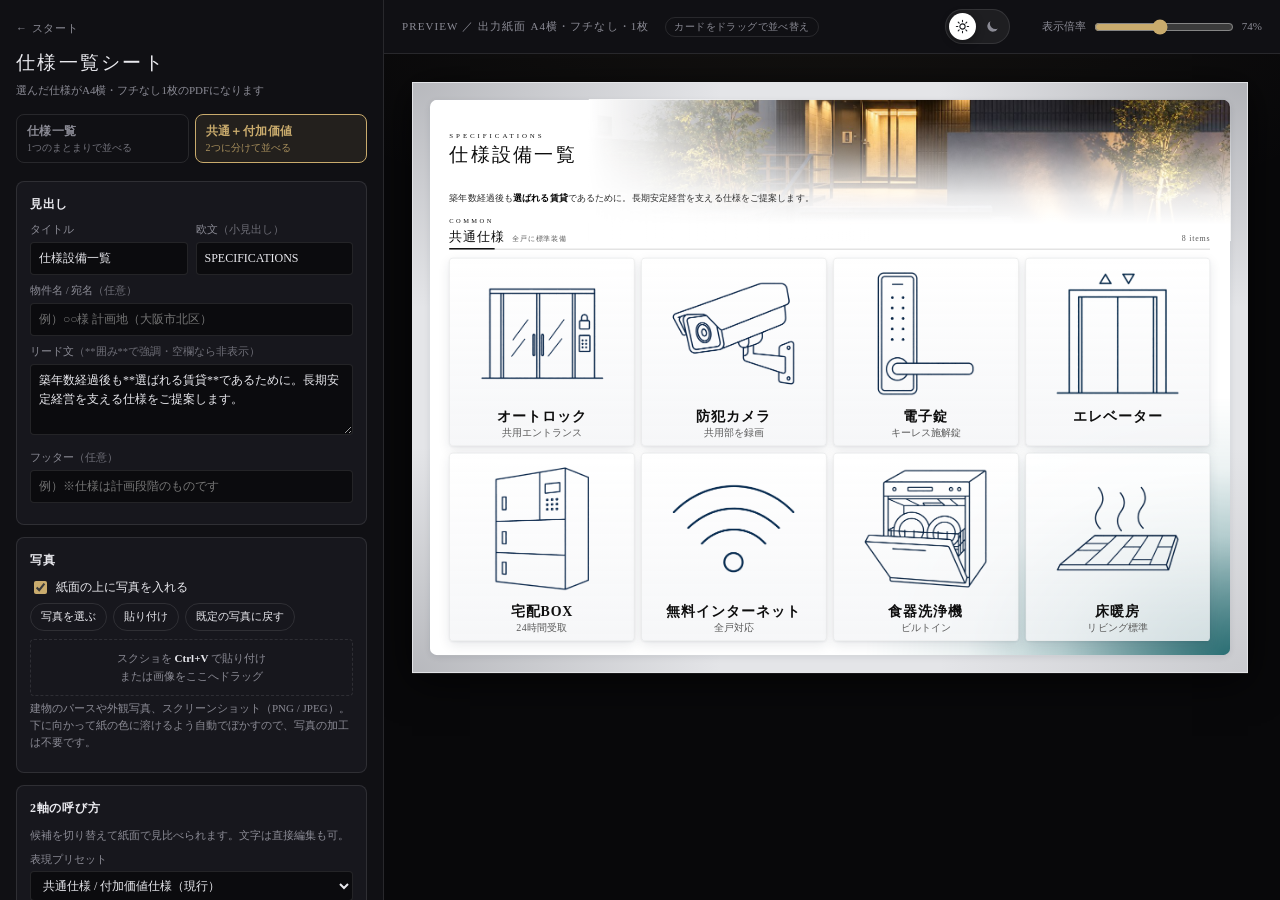
==== commit 4605017d: "Add files via upload" ====
--- a/builder.html
+++ b/builder.html
@@ -100,6 +100,19 @@
     </div>
   </section>
 
+  <!-- 候補（2軸のみ）：全ての仕様から、共通・付加価値のどちらに載せるかを選ぶ -->
+  <section class="panel" data-dual-only>
+    <h2 class="panel__title">
+      <span>仕様を選ぶ</span>
+      <span class="counter" id="count-pool"></span>
+    </h2>
+    <p class="panel__hint">
+      全ての仕様の一覧です。「共通」「付加価値」を押すとそのブロックに載ります（もう一度押すと外れます）。
+      行の ⋮⋮ を持って、下のリストやプレビューのブロックへドラッグしても選べます。
+    </p>
+    <ul class="itemlist pool" id="list-pool" data-drop="pool"></ul>
+  </section>
+
   <!-- 仕様（1軸）／ 共通仕様（2軸） -->
   <section class="panel">
     <h2 class="panel__title">
@@ -111,13 +124,14 @@
       ドラッグして入れ替えられます。
     </p>
     <p class="panel__hint" data-dual-only>
-      標準は全て掲載。載せない項目のチェックを外します。サムネイルを押すとアイコン画像を差し替えられます（Shift+クリックで削除）。
-    </p>
-    <div class="bulk">
-      <button type="button" data-bulk="common:all">全て載せる</button>
+      載せる仕様と並び順です。↑↓ か行の ⋮⋮ のドラッグで並べ替え、付加価値仕様のリストへドラッグすると移せます。
+      × で外します（上の一覧には残ります）。サムネイルを押すとアイコン画像を差し替えられます（Shift+クリックで削除）。
+    </p>
+    <div class="bulk">
+      <button type="button" data-bulk="common:all" data-single-only>全て載せる</button>
       <button type="button" data-bulk="common:none">全て外す</button>
     </div>
-    <ul class="itemlist" id="list-common"></ul>
+    <ul class="itemlist" id="list-common" data-drop="common"></ul>
     <button type="button" class="add" data-add="common">＋ 項目を追加</button>
   </section>
 
@@ -127,12 +141,13 @@
       <span id="head-premium">付加価値仕様</span>
       <span class="counter" id="count-premium"></span>
     </h2>
-    <p class="panel__hint">この物件で採用する仕様を選択します。</p>
-    <div class="bulk">
-      <button type="button" data-bulk="premium:all">全て選択</button>
-      <button type="button" data-bulk="premium:none">全て解除</button>
-    </div>
-    <ul class="itemlist" id="list-premium"></ul>
+    <p class="panel__hint">
+      この物件で採用する仕様と並び順です。操作は共通仕様と同じで、共通仕様のリストへドラッグすると移せます。
+    </p>
+    <div class="bulk">
+      <button type="button" data-bulk="premium:none">全て外す</button>
+    </div>
+    <ul class="itemlist" id="list-premium" data-drop="premium"></ul>
     <button type="button" class="add" data-add="premium">＋ 項目を追加</button>
   </section>
 
--- a/style.css
+++ b/style.css
@@ -166,6 +166,36 @@
 }
 .row__btn:hover{ color: var(--ui-text); border-color: var(--gold); }
 .row__btn--del:hover{ color: #e06b5c; border-color: #e06b5c; }
+
+/* ドラッグの持ち手・落とし先の目印（2軸の一覧） */
+.row__grip{
+  flex: 0 0 auto; padding: 0 2px; cursor: grab; user-select: none; touch-action: none;
+  font-size: 11px; letter-spacing: -2px; color: var(--ui-sub);
+}
+.row__grip:hover{ color: var(--gold); }
+.row.is-dragging{ opacity: .35; }
+.row.is-drop-before{ box-shadow: inset 0 2px 0 var(--gold); }
+.itemlist.is-drop-end > .row:last-child{ box-shadow: inset 0 -2px 0 var(--gold); }
+.itemlist.is-over{ outline: 1px dashed var(--gold); outline-offset: 2px; border-radius: 4px; }
+.row--empty{
+  justify-content: center; padding: 14px 6px;
+  font-size: 11px; color: var(--ui-sub); border: 1px dashed var(--ui-line);
+}
+/* プレビューのブロックに落とすとき */
+.sheet [data-group].is-over{ outline: .5mm dashed #c9ab6d; outline-offset: 1mm; }
+
+/* 候補一覧（2軸）：名前は表示だけ（編集は下の共通／付加価値のリストで） */
+.pool{ max-height: 420px; overflow-y: auto; }
+.pool__row.is-placed{ background: rgba(201,171,109,.05); }
+.pool__name{ flex: 1; min-width: 0; font-size: 12px; overflow: hidden; text-overflow: ellipsis; white-space: nowrap; }
+.pool__name small{ margin-left: 6px; font-size: 10.5px; color: var(--ui-sub); }
+.chip{
+  flex: 0 0 auto; font: inherit; font-size: 10.5px; padding: 2px 8px; cursor: pointer;
+  color: var(--ui-sub); background: transparent;
+  border: 1px solid var(--ui-line); border-radius: 999px;
+}
+.chip:hover{ color: var(--ui-text); border-color: var(--gold); }
+.chip.is-on{ color: #111; background: var(--gold); border-color: var(--gold); font-weight: bold; }
 
 /* ---- ステージ ---- */
 .stage{ flex: 1; min-width: 0; height: 100vh; display: flex; flex-direction: column; }
@@ -545,18 +575,18 @@
   --lead-fg:   #2b2b2b;
   /* 白い紙面のガラス：白地の上では白の重ねが見えないので、
      下へわずかに灰色を引いて板の面を出し、縁と影で浮かせる */
-  --glass-top:    rgba(255,255,255,.92);
-  --glass-bottom: rgba(244,245,247,.92);
+  --glass-top:    rgba(255,255,255,.88);   /* 右下の青緑がうっすら透ける程度 */
+  --glass-bottom: rgba(244,245,247,.82);
   --glass-edge:   rgba(20,28,40,.07);
   --glass-hi:     rgba(255,255,255,1);
   --card-shadow:      0 1.4mm 4mm rgba(30,40,60,.10), 0 .3mm .8mm rgba(30,40,60,.07);
   --card-shadow-soft: 0 .8mm 2.4mm rgba(30,40,60,.05);
 }
 /* 白い紙面は「グレーの額 ＋ 内側の白いパネル」の二層
-   ・外周のグレーの帯（--frame-w）にだけグラデーションをかける。
-     四隅へ少しずつ沈むグレーと、右下にだけにじむ深い青緑（ティール）。
-   ・アイコンが並ぶ内側は真っ白のパネルで、グラデーションは乗せない
-     （帯とパネルの境目をはっきり見せる）。写真もこのパネルの中に収める。
+   ・外周のグレーの帯（--frame-w）に、四隅へ少しずつ沈むグレーをかける。
+   ・アイコンが並ぶ内側は白いパネル（帯とパネルの境目をはっきり見せる）。
+     写真もこのパネルの中に収める。
+   ・右下の深い青緑（ティール）はパネルの中だけに置く（グレーの額にはかけない）。
    層の順：::before（帯のグラデ）→ ::after（白いパネル）→ 写真 → 中身
    グラデーションだけで作るので PDF でも劣化しない */
 .sheet[data-theme="light"]{
@@ -569,9 +599,6 @@
 .sheet[data-theme="light"]::before{
   z-index: 0;
   background:
-    /* 右下の青緑 */
-    radial-gradient(150mm 110mm at 100% 100%, rgba(38,104,130,.55), rgba(38,104,130,.20) 50%, transparent 100%),
-    radial-gradient(100mm 60mm at 84% 104%, rgba(18,66,90,.30), transparent 100%),
     /* 四隅のグレー */
     radial-gradient(110mm 80mm at 0 0,       rgba(80,82,90,.30), transparent 100%),
     radial-gradient(110mm 80mm at 100% 0,    rgba(80,82,90,.34), transparent 100%),
@@ -581,7 +608,12 @@
 .sheet[data-theme="light"]::after{
   content: ""; position: absolute; z-index: 0; pointer-events: none;
   inset: var(--frame-w);
-  background: var(--paper);
+  /* 右下の深い青緑（ティール）。グレーの額とは切り離し、パネルの右下角を中心にする */
+  background:
+    radial-gradient(130mm 92mm at 100% 100%,
+      rgba(12,92,98,.80), rgba(12,92,98,.36) 40%, rgba(12,92,98,.08) 72%, transparent 100%),
+    radial-gradient(60mm 42mm at 100% 100%, rgba(8,58,64,.35), transparent 100%),
+    var(--paper);
   border-radius: var(--panel-r);
   box-shadow: 0 .6mm 2.4mm rgba(20,30,45,.10);
 }
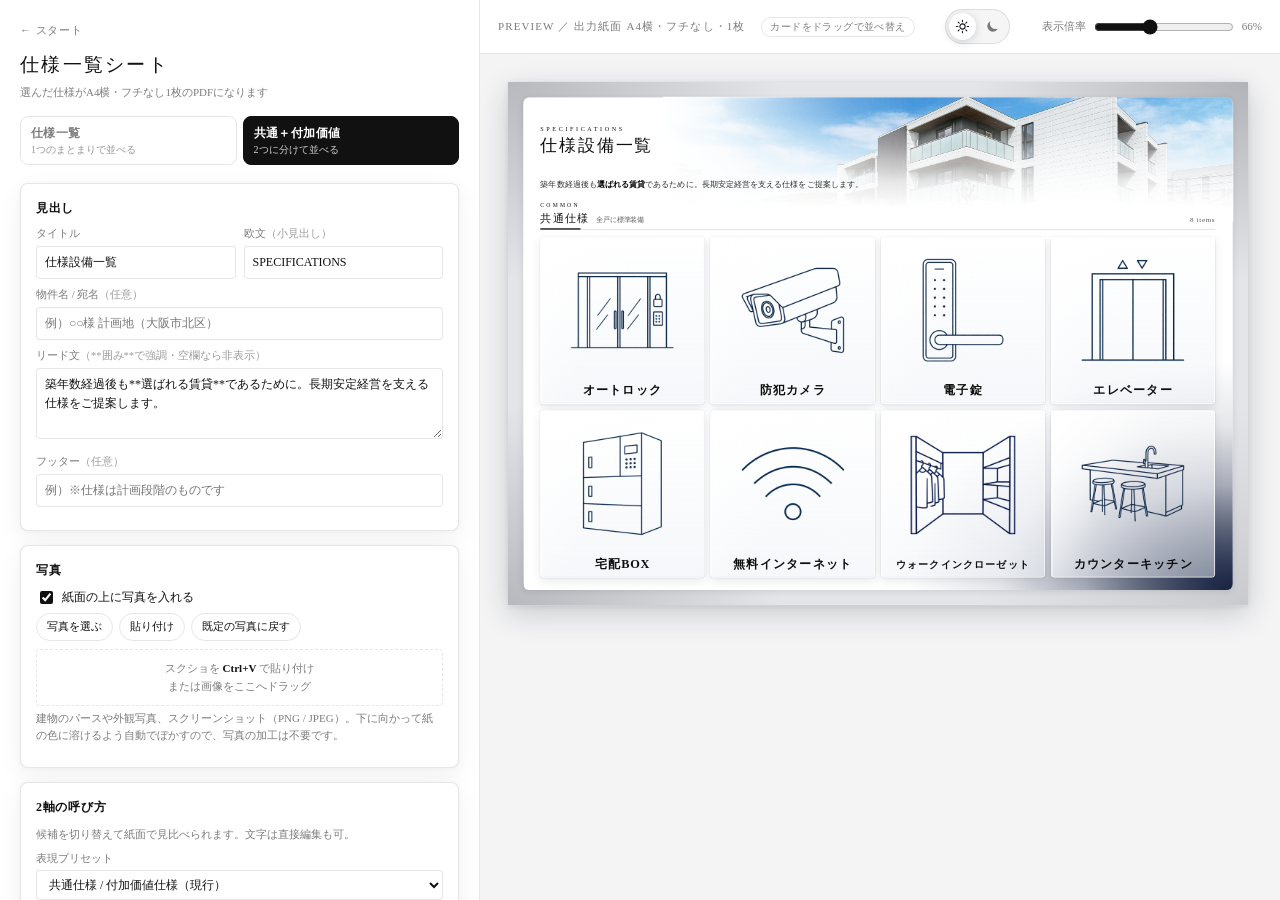
==== commit dd2cfccb: "Add files via upload" ====
--- a/builder.html
+++ b/builder.html
@@ -1,312 +1,312 @@
-<!DOCTYPE html>
-<html lang="ja">
-<head>
-<meta charset="UTF-8">
-<meta name="viewport" content="width=device-width, initial-scale=1">
-<meta name="robots" content="noindex, nofollow">
-<title>仕様一覧をつくる | SPEC SHEET</title>
-<link rel="stylesheet" href="tokens.css">
-<link rel="stylesheet" href="style.css">
-</head>
-<body>
-
-<!-- ============ 操作パネル（印刷されない） ============ -->
-<aside class="editor" id="editor">
-  <header class="editor__head">
-    <a class="editor__back" href="index.html">← スタート</a>
-    <h1>仕様一覧シート</h1>
-    <p class="editor__sub">選んだ仕様がA4横・フチなし1枚のPDFになります</p>
-
-    <!-- 作り方の切替。入力はモードごとに別々に保存されます -->
-    <div class="modetabs" role="group" aria-label="作り方">
-      <button type="button" class="modetabs__btn" data-mode="single">
-        <b>仕様一覧</b><span>1つのまとまりで並べる</span>
-      </button>
-      <button type="button" class="modetabs__btn" data-mode="dual">
-        <b>共通＋付加価値</b><span>2つに分けて並べる</span>
-      </button>
-    </div>
-  </header>
-
-  <!-- 見出し -->
-  <section class="panel">
-    <h2 class="panel__title">見出し</h2>
-    <div class="grid2">
-      <label class="field"><span>タイトル</span><input type="text" id="in-title"></label>
-      <label class="field"><span>欧文<em>（小見出し）</em></span><input type="text" id="in-titleen"></label>
-    </div>
-    <label class="field">
-      <span>物件名 / 宛名<em>（任意）</em></span>
-      <input type="text" id="in-prop" placeholder="例）○○様 計画地（大阪市北区）">
-    </label>
-    <label class="field">
-      <span>リード文<em>（**囲み**で強調・空欄なら非表示）</em></span>
-      <textarea id="in-lead" rows="3"></textarea>
-    </label>
-    <label class="field">
-      <span>フッター<em>（任意）</em></span>
-      <input type="text" id="in-foot" placeholder="例）※仕様は計画段階のものです">
-    </label>
-  </section>
-
-  <!-- 写真（紙面の上の帯。下に向かって紙の色に溶ける） -->
-  <section class="panel">
-    <h2 class="panel__title">写真</h2>
-    <label class="check">
-      <input type="checkbox" id="in-hero">
-      <span>紙面の上に写真を入れる</span>
-    </label>
-    <div class="bulk">
-      <button type="button" id="btn-hero-pick">写真を選ぶ</button>
-      <button type="button" id="btn-hero-paste">貼り付け</button>
-      <button type="button" id="btn-hero-reset">既定の写真に戻す</button>
-    </div>
-    <!-- スクリーンショットはここへ。Ctrl+V はこの画面のどこで押しても写真に入る -->
-    <div class="dropzone" id="hero-drop" tabindex="0">
-      スクショを <b>Ctrl+V</b> で貼り付け<br>または画像をここへドラッグ
-    </div>
-    <p class="panel__hint">
-      建物のパースや外観写真、スクリーンショット（PNG / JPEG）。下に向かって紙の色に溶けるよう自動でぼかすので、写真の加工は不要です。
-    </p>
-  </section>
-
-  <!-- ブロックの呼び方 -->
-  <section class="panel">
-    <h2 class="panel__title">
-      <span data-dual-only>2軸の呼び方</span>
-      <span data-single-only>ブロックの見出し</span>
-    </h2>
-    <p class="panel__hint" data-dual-only>候補を切り替えて紙面で見比べられます。文字は直接編集も可。</p>
-    <label class="field" data-dual-only>
-      <span>表現プリセット</span>
-      <select id="in-preset"></select>
-    </label>
-
-    <!-- 1軸のときは、この見出しは出さなくても紙面のタイトルで足りる -->
-    <label class="check" data-single-only>
-      <input type="checkbox" id="in-blockhead">
-      <span>カードの上に見出しを出す<em>（タイトルと重複するなら不要）</em></span>
-    </label>
-
-    <div class="grid3">
-      <label class="field"><span><i class="lr" data-dual-only>左 </i>欧文</span><input type="text" id="in-cen"></label>
-      <label class="field"><span><i class="lr" data-dual-only>左 </i>見出し</span><input type="text" id="in-clabel"></label>
-      <label class="field"><span><i class="lr" data-dual-only>左 </i>補足</span><input type="text" id="in-cnote"></label>
-    </div>
-    <div class="grid3" data-dual-only>
-      <label class="field"><span>右 欧文</span><input type="text" id="in-pen"></label>
-      <label class="field"><span>右 見出し</span><input type="text" id="in-plabel"></label>
-      <label class="field"><span>右 補足</span><input type="text" id="in-pnote"></label>
-    </div>
-  </section>
-
-  <!-- 候補（2軸のみ）：全ての仕様から、共通・付加価値のどちらに載せるかを選ぶ -->
-  <section class="panel" data-dual-only>
-    <h2 class="panel__title">
-      <span>仕様を選ぶ</span>
-      <span class="counter" id="count-pool"></span>
-    </h2>
-    <p class="panel__hint">
-      全ての仕様の一覧です。「共通」「付加価値」を押すとそのブロックに載ります（もう一度押すと外れます）。
-      行の ⋮⋮ を持って、下のリストやプレビューのブロックへドラッグしても選べます。
-    </p>
-    <ul class="itemlist pool" id="list-pool" data-drop="pool"></ul>
-  </section>
-
-  <!-- 仕様（1軸）／ 共通仕様（2軸） -->
-  <section class="panel">
-    <h2 class="panel__title">
-      <span id="head-common">共通仕様</span>
-      <span class="counter" id="count-common"></span>
-    </h2>
-    <p class="panel__hint" data-single-only>
-      載せたい仕様にチェックを入れます。並び順は ↑↓ か、プレビュー上のカードを
-      ドラッグして入れ替えられます。
-    </p>
-    <p class="panel__hint" data-dual-only>
-      載せる仕様と並び順です。↑↓ か行の ⋮⋮ のドラッグで並べ替え、付加価値仕様のリストへドラッグすると移せます。
-      × で外します（上の一覧には残ります）。サムネイルを押すとアイコン画像を差し替えられます（Shift+クリックで削除）。
-    </p>
-    <div class="bulk">
-      <button type="button" data-bulk="common:all" data-single-only>全て載せる</button>
-      <button type="button" data-bulk="common:none">全て外す</button>
-    </div>
-    <ul class="itemlist" id="list-common" data-drop="common"></ul>
-    <button type="button" class="add" data-add="common">＋ 項目を追加</button>
-  </section>
-
-  <!-- 付加価値仕様（2軸のみ） -->
-  <section class="panel" data-dual-only>
-    <h2 class="panel__title">
-      <span id="head-premium">付加価値仕様</span>
-      <span class="counter" id="count-premium"></span>
-    </h2>
-    <p class="panel__hint">
-      この物件で採用する仕様と並び順です。操作は共通仕様と同じで、共通仕様のリストへドラッグすると移せます。
-    </p>
-    <div class="bulk">
-      <button type="button" data-bulk="premium:none">全て外す</button>
-    </div>
-    <ul class="itemlist" id="list-premium" data-drop="premium"></ul>
-    <button type="button" class="add" data-add="premium">＋ 項目を追加</button>
-  </section>
-
-  <!-- レイアウト -->
-  <section class="panel">
-    <h2 class="panel__title">レイアウト</h2>
-
-    <label class="field" data-dual-only>
-      <span>共通仕様カードの大きさ<em>（付加価値仕様との比）</em></span>
-      <span class="rangerow">
-        <input type="range" id="in-ratio" min="100" max="160" step="2">
-        <output id="ratio-val"></output>
-      </span>
-    </label>
-
-    <!-- 見え方の微調整。いずれも自動計算した寸法に対する倍率 -->
-    <label class="field">
-      <span>アイコンの大きさ</span>
-      <span class="rangerow">
-        <input type="range" id="in-zicon" min="55" max="100" step="1">
-        <output id="zicon-val"></output>
-      </span>
-    </label>
-    <label class="field">
-      <span>カードの間隔</span>
-      <span class="rangerow">
-        <input type="range" id="in-zgap" min="0" max="220" step="5">
-        <output id="zgap-val"></output>
-      </span>
-    </label>
-    <label class="field">
-      <span>文字の大きさ</span>
-      <span class="rangerow">
-        <input type="range" id="in-ztext" min="70" max="140" step="2">
-        <output id="ztext-val"></output>
-      </span>
-    </label>
-    <div class="bulk">
-      <button type="button" id="btn-zreset">大きさ・間隔を既定に戻す</button>
-    </div>
-
-    <!-- アイコンが未整備の項目を混ぜると点線枠が目立つので、逃げ道を用意 -->
-    <label class="check" data-single-only>
-      <input type="checkbox" id="in-textonly">
-      <span>アイコンを使わず文字だけで並べる</span>
-    </label>
-    <label class="check" data-dual-only>
-      <input type="checkbox" id="in-premium-photo">
-      <span>付加価値仕様もアイコンで並べる<em>（既定は文字タイル）</em></span>
-    </label>
-    <label class="check">
-      <input type="checkbox" id="in-show-sub" checked>
-      <span>カードに補足テキストを出す</span>
-    </label>
-    <p class="panel__hint">
-      カードは各ブロック内で同一サイズ。件数に応じて列数・行数<span data-dual-only>と左右の面積配分</span>を
-      自動計算し、余白を残さず紙面を埋めます。
-    </p>
-    <p class="panel__hint" id="layout-info"></p>
-  </section>
-
-  <!-- 出力 -->
-  <section class="panel">
-    <h2 class="panel__title">出力</h2>
-    <button type="button" class="primary" id="btn-print">PDFで出力 / 印刷</button>
-    <p class="panel__hint">
-      印刷ダイアログで <b>用紙:A4 ／ 向き:横 ／ 余白:なし</b>、
-      <b>「背景のグラフィック」をON</b>（写真・影を出すため必須）。
-    </p>
-    <div class="bulk">
-      <button type="button" id="btn-reload">マスタから再読込</button>
-      <button type="button" id="btn-reset">入力をリセット</button>
-    </div>
-  </section>
-</aside>
-
-<!-- ============ プレビュー ＝ 出力される紙面 ============ -->
-<main class="stage" id="stage">
-  <div class="stage__bar">
-    <span class="stage__label">PREVIEW ／ 出力紙面 A4横・フチなし・1枚</span>
-    <span class="stage__hint">カードをドラッグで並べ替え</span>
-
-    <!-- 出力テーマの切替 -->
-    <div class="themetoggle" role="group" aria-label="出力テーマ">
-      <button type="button" class="themetoggle__btn" data-theme="light" title="明るい出力">
-        <svg viewBox="0 0 24 24" width="15" height="15" fill="none" stroke="currentColor" stroke-width="1.7" stroke-linecap="round">
-          <circle cx="12" cy="12" r="4.2"/>
-          <path d="M12 2.2v2.3M12 19.5v2.3M2.2 12h2.3M19.5 12h2.3M5.1 5.1l1.6 1.6M17.3 17.3l1.6 1.6M18.9 5.1l-1.6 1.6M6.7 17.3l-1.6 1.6"/>
-        </svg>
-      </button>
-      <button type="button" class="themetoggle__btn" data-theme="dark" title="黒基調の出力">
-        <svg viewBox="0 0 24 24" width="15" height="15" fill="currentColor">
-          <path d="M20.5 15.2A8.8 8.8 0 0 1 8.8 3.5 8.8 8.8 0 1 0 20.5 15.2z"/>
-        </svg>
-      </button>
-    </div>
-
-    <label class="zoom">
-      表示倍率
-      <input type="range" id="zoom" min="25" max="130" value="100">
-      <output id="zoom-val">100%</output>
-    </label>
-  </div>
-
-  <div class="stage__scroll">
-    <div class="sheet-scaler" id="scaler">
-      <!-- ▼ ここから下が印刷対象 ------------------------------- -->
-      <article class="sheet" id="sheet" data-theme="light">
-        <!-- 写真（「写真」をONにしたときだけ上の帯に出る） -->
-        <div class="sheet__visual" id="sheet-visual" aria-hidden="true"></div>
-        <header class="sheet__head">
-          <div class="sheet__headline">
-            <span class="sheet__en" id="sheet-titleen"></span>
-            <h2 class="sheet__title" id="sheet-title"></h2>
-          </div>
-          <div class="sheet__prop" id="sheet-prop"></div>
-        </header>
-
-        <div class="sheet__inner">
-          <p class="sheet__lead" id="sheet-lead"></p>
-
-          <div class="sheet__body" id="sheet-body">
-            <!-- 左ブロック（1軸のときは唯一のブロック） -->
-            <section class="block" id="block-common">
-              <div class="block__head" id="head-block-common">
-                <span class="block__en" id="en-common"></span>
-                <h3 class="block__title" id="label-common"></h3>
-                <span class="block__note" id="note-common"></span>
-                <span class="block__count" id="cnt-common"></span>
-              </div>
-              <div class="fill" id="sheet-common" data-group="common"></div>
-            </section>
-
-            <!-- 右ブロック（付加価値仕様。1軸のときは非表示） -->
-            <section class="block" id="block-premium">
-              <div class="block__head">
-                <span class="block__en" id="en-premium"></span>
-                <h3 class="block__title" id="label-premium"></h3>
-                <span class="block__note" id="note-premium"></span>
-                <span class="block__count" id="cnt-premium"></span>
-              </div>
-              <div class="fill" id="sheet-premium" data-group="premium"></div>
-            </section>
-          </div>
-
-          <footer class="sheet__foot" id="foot-wrap">
-            <span id="sheet-foot"></span>
-          </footer>
-        </div>
-      </article>
-      <!-- ▲ 印刷対象ここまで ------------------------------------ -->
-    </div>
-  </div>
-</main>
-
-<input type="file" id="file-picker" accept="image/*" hidden>
-<input type="file" id="hero-picker" accept="image/*" hidden>
-
-<script src="data.js"></script>
-<script src="app.js"></script>
-</body>
-</html>
+<!DOCTYPE html>
+<html lang="ja">
+<head>
+<meta charset="UTF-8">
+<meta name="viewport" content="width=device-width, initial-scale=1">
+<meta name="robots" content="noindex, nofollow">
+<title>仕様一覧をつくる | SPEC SHEET</title>
+<link rel="stylesheet" href="tokens.css">
+<link rel="stylesheet" href="style.css">
+</head>
+<body>
+
+<!-- ============ 操作パネル（印刷されない） ============ -->
+<aside class="editor" id="editor">
+  <header class="editor__head">
+    <a class="editor__back" href="index.html">← スタート</a>
+    <h1>仕様一覧シート</h1>
+    <p class="editor__sub">選んだ仕様がA4横・フチなし1枚のPDFになります</p>
+
+    <!-- 作り方の切替。入力はモードごとに別々に保存されます -->
+    <div class="modetabs" role="group" aria-label="作り方">
+      <button type="button" class="modetabs__btn" data-mode="single">
+        <b>仕様一覧</b><span>1つのまとまりで並べる</span>
+      </button>
+      <button type="button" class="modetabs__btn" data-mode="dual">
+        <b>共通＋付加価値</b><span>2つに分けて並べる</span>
+      </button>
+    </div>
+  </header>
+
+  <!-- 見出し -->
+  <section class="panel">
+    <h2 class="panel__title">見出し</h2>
+    <div class="grid2">
+      <label class="field"><span>タイトル</span><input type="text" id="in-title"></label>
+      <label class="field"><span>欧文<em>（小見出し）</em></span><input type="text" id="in-titleen"></label>
+    </div>
+    <label class="field">
+      <span>物件名 / 宛名<em>（任意）</em></span>
+      <input type="text" id="in-prop" placeholder="例）○○様 計画地（大阪市北区）">
+    </label>
+    <label class="field">
+      <span>リード文<em>（**囲み**で強調・空欄なら非表示）</em></span>
+      <textarea id="in-lead" rows="3"></textarea>
+    </label>
+    <label class="field">
+      <span>フッター<em>（任意）</em></span>
+      <input type="text" id="in-foot" placeholder="例）※仕様は計画段階のものです">
+    </label>
+  </section>
+
+  <!-- 写真（紙面の上の帯。下に向かって紙の色に溶ける） -->
+  <section class="panel">
+    <h2 class="panel__title">写真</h2>
+    <label class="check">
+      <input type="checkbox" id="in-hero">
+      <span>紙面の上に写真を入れる</span>
+    </label>
+    <div class="bulk">
+      <button type="button" id="btn-hero-pick">写真を選ぶ</button>
+      <button type="button" id="btn-hero-paste">貼り付け</button>
+      <button type="button" id="btn-hero-reset">既定の写真に戻す</button>
+    </div>
+    <!-- スクリーンショットはここへ。Ctrl+V はこの画面のどこで押しても写真に入る -->
+    <div class="dropzone" id="hero-drop" tabindex="0">
+      スクショを <b>Ctrl+V</b> で貼り付け<br>または画像をここへドラッグ
+    </div>
+    <p class="panel__hint">
+      建物のパースや外観写真、スクリーンショット（PNG / JPEG）。下に向かって紙の色に溶けるよう自動でぼかすので、写真の加工は不要です。
+    </p>
+  </section>
+
+  <!-- ブロックの呼び方 -->
+  <section class="panel">
+    <h2 class="panel__title">
+      <span data-dual-only>2軸の呼び方</span>
+      <span data-single-only>ブロックの見出し</span>
+    </h2>
+    <p class="panel__hint" data-dual-only>候補を切り替えて紙面で見比べられます。文字は直接編集も可。</p>
+    <label class="field" data-dual-only>
+      <span>表現プリセット</span>
+      <select id="in-preset"></select>
+    </label>
+
+    <!-- 1軸のときは、この見出しは出さなくても紙面のタイトルで足りる -->
+    <label class="check" data-single-only>
+      <input type="checkbox" id="in-blockhead">
+      <span>カードの上に見出しを出す<em>（タイトルと重複するなら不要）</em></span>
+    </label>
+
+    <div class="grid3">
+      <label class="field"><span><i class="lr" data-dual-only>左 </i>欧文</span><input type="text" id="in-cen"></label>
+      <label class="field"><span><i class="lr" data-dual-only>左 </i>見出し</span><input type="text" id="in-clabel"></label>
+      <label class="field"><span><i class="lr" data-dual-only>左 </i>補足</span><input type="text" id="in-cnote"></label>
+    </div>
+    <div class="grid3" data-dual-only>
+      <label class="field"><span>右 欧文</span><input type="text" id="in-pen"></label>
+      <label class="field"><span>右 見出し</span><input type="text" id="in-plabel"></label>
+      <label class="field"><span>右 補足</span><input type="text" id="in-pnote"></label>
+    </div>
+  </section>
+
+  <!-- 候補（2軸のみ）：全ての仕様から、共通・付加価値のどちらに載せるかを選ぶ -->
+  <section class="panel" data-dual-only>
+    <h2 class="panel__title">
+      <span>仕様を選ぶ</span>
+      <span class="counter" id="count-pool"></span>
+    </h2>
+    <p class="panel__hint">
+      全ての仕様の一覧です。「共通」「付加価値」を押すとそのブロックに載ります（もう一度押すと外れます）。
+      行の ⋮⋮ を持って、下のリストやプレビューのブロックへドラッグしても選べます。
+    </p>
+    <ul class="itemlist pool" id="list-pool" data-drop="pool"></ul>
+  </section>
+
+  <!-- 仕様（1軸）／ 共通仕様（2軸） -->
+  <section class="panel">
+    <h2 class="panel__title">
+      <span id="head-common">共通仕様</span>
+      <span class="counter" id="count-common"></span>
+    </h2>
+    <p class="panel__hint" data-single-only>
+      載せたい仕様にチェックを入れます。並び順は ↑↓ か、プレビュー上のカードを
+      ドラッグして入れ替えられます。
+    </p>
+    <p class="panel__hint" data-dual-only>
+      載せる仕様と並び順です。↑↓ か行の ⋮⋮ のドラッグで並べ替え、付加価値仕様のリストへドラッグすると移せます。
+      × で外します（上の一覧には残ります）。サムネイルを押すとアイコン画像を差し替えられます（Shift+クリックで削除）。
+    </p>
+    <div class="bulk">
+      <button type="button" data-bulk="common:all" data-single-only>全て載せる</button>
+      <button type="button" data-bulk="common:none">全て外す</button>
+    </div>
+    <ul class="itemlist" id="list-common" data-drop="common"></ul>
+    <button type="button" class="add" data-add="common">＋ 項目を追加</button>
+  </section>
+
+  <!-- 付加価値仕様（2軸のみ） -->
+  <section class="panel" data-dual-only>
+    <h2 class="panel__title">
+      <span id="head-premium">付加価値仕様</span>
+      <span class="counter" id="count-premium"></span>
+    </h2>
+    <p class="panel__hint">
+      この物件で採用する仕様と並び順です。操作は共通仕様と同じで、共通仕様のリストへドラッグすると移せます。
+    </p>
+    <div class="bulk">
+      <button type="button" data-bulk="premium:none">全て外す</button>
+    </div>
+    <ul class="itemlist" id="list-premium" data-drop="premium"></ul>
+    <button type="button" class="add" data-add="premium">＋ 項目を追加</button>
+  </section>
+
+  <!-- レイアウト -->
+  <section class="panel">
+    <h2 class="panel__title">レイアウト</h2>
+
+    <label class="field" data-dual-only>
+      <span>共通仕様カードの大きさ<em>（付加価値仕様との比）</em></span>
+      <span class="rangerow">
+        <input type="range" id="in-ratio" min="100" max="160" step="2">
+        <output id="ratio-val"></output>
+      </span>
+    </label>
+
+    <!-- 見え方の微調整。いずれも自動計算した寸法に対する倍率 -->
+    <label class="field">
+      <span>アイコンの大きさ</span>
+      <span class="rangerow">
+        <input type="range" id="in-zicon" min="55" max="100" step="1">
+        <output id="zicon-val"></output>
+      </span>
+    </label>
+    <label class="field">
+      <span>カードの間隔</span>
+      <span class="rangerow">
+        <input type="range" id="in-zgap" min="0" max="220" step="5">
+        <output id="zgap-val"></output>
+      </span>
+    </label>
+    <label class="field">
+      <span>文字の大きさ</span>
+      <span class="rangerow">
+        <input type="range" id="in-ztext" min="70" max="140" step="2">
+        <output id="ztext-val"></output>
+      </span>
+    </label>
+    <div class="bulk">
+      <button type="button" id="btn-zreset">大きさ・間隔を既定に戻す</button>
+    </div>
+
+    <!-- アイコンが未整備の項目を混ぜると点線枠が目立つので、逃げ道を用意 -->
+    <label class="check" data-single-only>
+      <input type="checkbox" id="in-textonly">
+      <span>アイコンを使わず文字だけで並べる</span>
+    </label>
+    <label class="check" data-dual-only>
+      <input type="checkbox" id="in-premium-photo">
+      <span>付加価値仕様もアイコンで並べる<em>（既定は文字タイル）</em></span>
+    </label>
+    <label class="check">
+      <input type="checkbox" id="in-show-sub">
+      <span>カードに補足テキストを出す</span>
+    </label>
+    <p class="panel__hint">
+      カードは各ブロック内で同一サイズ。件数に応じて列数・行数<span data-dual-only>と左右の面積配分</span>を
+      自動計算し、余白を残さず紙面を埋めます。
+    </p>
+    <p class="panel__hint" id="layout-info"></p>
+  </section>
+
+  <!-- 出力 -->
+  <section class="panel">
+    <h2 class="panel__title">出力</h2>
+    <button type="button" class="primary" id="btn-print">PDFで出力 / 印刷</button>
+    <p class="panel__hint">
+      印刷ダイアログで <b>用紙:A4 ／ 向き:横 ／ 余白:なし</b>、
+      <b>「背景のグラフィック」をON</b>（写真・影を出すため必須）。
+    </p>
+    <div class="bulk">
+      <button type="button" id="btn-reload">マスタから再読込</button>
+      <button type="button" id="btn-reset">入力をリセット</button>
+    </div>
+  </section>
+</aside>
+
+<!-- ============ プレビュー ＝ 出力される紙面 ============ -->
+<main class="stage" id="stage">
+  <div class="stage__bar">
+    <span class="stage__label">PREVIEW ／ 出力紙面 A4横・フチなし・1枚</span>
+    <span class="stage__hint">カードをドラッグで並べ替え</span>
+
+    <!-- 出力テーマの切替 -->
+    <div class="themetoggle" role="group" aria-label="出力テーマ">
+      <button type="button" class="themetoggle__btn" data-theme="light" title="明るい出力">
+        <svg viewBox="0 0 24 24" width="15" height="15" fill="none" stroke="currentColor" stroke-width="1.7" stroke-linecap="round">
+          <circle cx="12" cy="12" r="4.2"/>
+          <path d="M12 2.2v2.3M12 19.5v2.3M2.2 12h2.3M19.5 12h2.3M5.1 5.1l1.6 1.6M17.3 17.3l1.6 1.6M18.9 5.1l-1.6 1.6M6.7 17.3l-1.6 1.6"/>
+        </svg>
+      </button>
+      <button type="button" class="themetoggle__btn" data-theme="dark" title="黒基調の出力">
+        <svg viewBox="0 0 24 24" width="15" height="15" fill="currentColor">
+          <path d="M20.5 15.2A8.8 8.8 0 0 1 8.8 3.5 8.8 8.8 0 1 0 20.5 15.2z"/>
+        </svg>
+      </button>
+    </div>
+
+    <label class="zoom">
+      表示倍率
+      <input type="range" id="zoom" min="25" max="130" value="100">
+      <output id="zoom-val">100%</output>
+    </label>
+  </div>
+
+  <div class="stage__scroll">
+    <div class="sheet-scaler" id="scaler">
+      <!-- ▼ ここから下が印刷対象 ------------------------------- -->
+      <article class="sheet" id="sheet" data-theme="light">
+        <!-- 写真（「写真」をONにしたときだけ上の帯に出る） -->
+        <div class="sheet__visual" id="sheet-visual" aria-hidden="true"></div>
+        <header class="sheet__head">
+          <div class="sheet__headline">
+            <span class="sheet__en" id="sheet-titleen"></span>
+            <h2 class="sheet__title" id="sheet-title"></h2>
+          </div>
+          <div class="sheet__prop" id="sheet-prop"></div>
+        </header>
+
+        <div class="sheet__inner">
+          <p class="sheet__lead" id="sheet-lead"></p>
+
+          <div class="sheet__body" id="sheet-body">
+            <!-- 左ブロック（1軸のときは唯一のブロック） -->
+            <section class="block" id="block-common">
+              <div class="block__head" id="head-block-common">
+                <span class="block__en" id="en-common"></span>
+                <h3 class="block__title" id="label-common"></h3>
+                <span class="block__note" id="note-common"></span>
+                <span class="block__count" id="cnt-common"></span>
+              </div>
+              <div class="fill" id="sheet-common" data-group="common"></div>
+            </section>
+
+            <!-- 右ブロック（付加価値仕様。1軸のときは非表示） -->
+            <section class="block" id="block-premium">
+              <div class="block__head">
+                <span class="block__en" id="en-premium"></span>
+                <h3 class="block__title" id="label-premium"></h3>
+                <span class="block__note" id="note-premium"></span>
+                <span class="block__count" id="cnt-premium"></span>
+              </div>
+              <div class="fill" id="sheet-premium" data-group="premium"></div>
+            </section>
+          </div>
+
+          <footer class="sheet__foot" id="foot-wrap">
+            <span id="sheet-foot"></span>
+          </footer>
+        </div>
+      </article>
+      <!-- ▲ 印刷対象ここまで ------------------------------------ -->
+    </div>
+  </div>
+</main>
+
+<input type="file" id="file-picker" accept="image/*" hidden>
+<input type="file" id="hero-picker" accept="image/*" hidden>
+
+<script src="data.js"></script>
+<script src="app.js"></script>
+</body>
+</html>
--- a/tokens.css
+++ b/tokens.css
@@ -24,13 +24,16 @@
   --gold:      #c9ab6d;      /* 唯一の彩り。使いすぎない */
   --accent-2:  #e0b877;      /* リード文の強調 */
 
-  /* ---- 画面UI（ツール側も黒基調で揃える）---- */
-  --ui-bg:     #08080a;
-  --ui-panel:  #101014;
-  --ui-panel-2:#17171d;
-  --ui-line:   rgba(255,255,255,.10);
-  --ui-text:   #e9e9ee;
-  --ui-sub:    #8b8b95;
+  /* ---- 画面UI（スタートページと同じ：白い地 × 黒い文字 × 黒いボタン）---- */
+  --ui-bg:     #f4f4f5;              /* 紙面プレビューの台 */
+  --ui-panel:  #ffffff;              /* 左の操作パネル・上のバー */
+  --ui-panel-2:#ffffff;              /* 各ブロックの白い板 */
+  --ui-field:  #ffffff;              /* 入力欄 */
+  --ui-line:   rgba(17,17,17,.10);
+  --ui-text:   #111111;
+  --ui-sub:    rgba(17,17,17,.55);
+  --ui-accent: #111111;              /* 選択中・フォーカス（スタートページの黒いボタンと同じ） */
+  --ui-shadow: 0 8px 26px rgba(30,40,60,.06), 0 1px 4px rgba(30,40,60,.04);
   --radius-ui: 8px;
 
   /* ---- スタートページ（白い地 × 黒い文字。彩りは写真に任せる）---- */
--- a/style.css
+++ b/style.css
@@ -1,732 +1,742 @@
-/* =============================================================
-   builder.html 用スタイル
-     [A] 画面UI（操作パネル・ステージ）   ← 印刷されない
-     [B] 紙面 .sheet（A4横 297×210mm）    ← 印刷される
-     [C] 印刷（A4横・フチなし・1枚固定）
-   色・余白・書体は tokens.css の変数で管理
-   ============================================================= */
-
-*{ box-sizing: border-box; }
-html, body{ height: 100%; margin: 0; }
-body{
-  display: flex;
-  background: var(--ui-bg);
-  color: var(--ui-text);
-  font-family: var(--font-ui);
-  font-size: 13px; line-height: 1.6;
-  -webkit-font-smoothing: antialiased;
-}
-
-/* =============================================================
-   [A] 画面UI
-   ============================================================= */
-.editor{
-  width: 384px; flex: 0 0 384px;
-  height: 100vh; overflow-y: auto;
-  padding: 18px 16px 40px;
-  background: var(--ui-panel);
-  border-right: 1px solid var(--ui-line);
-}
-.editor__back{
-  display: inline-block; margin-bottom: 10px;
-  font-size: 11px; letter-spacing: .08em; color: var(--ui-sub); text-decoration: none;
-}
-.editor__back:hover{ color: var(--gold); }
-.editor__head h1{
-  font-family: var(--font-display);
-  font-size: 19px; font-weight: normal; letter-spacing: .12em; margin: 0 0 4px;
-}
-.editor__sub{ margin: 0 0 14px; font-size: 11px; color: var(--ui-sub); }
-
-/* ---- 作り方の切替（1軸 / 2軸）----------------------------------
-   スタートページの2つの入口と同じ2択。入力はモードごとに別に
-   保存されるので、行き来しても互いを壊さない */
-.modetabs{
-  display: grid; grid-template-columns: 1fr 1fr; gap: 6px;
-  margin-bottom: 18px;
-}
-.modetabs__btn{
-  font: inherit; text-align: left; cursor: pointer;
-  padding: 7px 10px; border-radius: var(--radius-ui);
-  color: var(--ui-sub); background: transparent;
-  border: 1px solid var(--ui-line);
-  transition: border-color .15s ease, color .15s ease, background .15s ease;
-}
-.modetabs__btn b{
-  display: block; font-size: 12px; font-weight: bold; letter-spacing: .04em;
-}
-.modetabs__btn span{ display: block; font-size: 10px; line-height: 1.4; opacity: .8; }
-.modetabs__btn:hover{ border-color: var(--gold); color: var(--ui-text); }
-.modetabs__btn.is-active{
-  color: var(--gold); border-color: var(--gold);
-  background: rgba(201,171,109,.10);
-}
-
-/* ---- 作り方に応じた出し入れ ----
-   1軸のときは2軸だけの項目を、2軸のときは1軸だけの項目を隠す。
-   モードが決まる前（JS実行前）は data-mode が無いので両方出るが、
-   起動時にすぐ設定されるため実害はない */
-body[data-mode="single"] [data-dual-only]{ display: none !important; }
-body[data-mode="dual"]   [data-single-only]{ display: none !important; }
-
-.panel{
-  border: 1px solid var(--ui-line); border-radius: var(--radius-ui);
-  background: var(--ui-panel-2);
-  padding: 13px; margin-bottom: 12px;
-}
-.panel__title{
-  display: flex; align-items: center; gap: 8px; margin: 0 0 8px;
-  font-size: 12px; font-weight: bold; letter-spacing: .06em;
-}
-.panel__hint{ margin: 4px 0 8px; font-size: 11px; line-height: 1.55; color: var(--ui-sub); }
-.counter{
-  margin-left: auto; font-size: 10.5px; font-weight: normal; color: var(--gold);
-  border: 1px solid rgba(201,171,109,.35); border-radius: 999px; padding: 0 8px;
-}
-
-.field{ display: block; margin-bottom: 8px; }
-.field > span{ display: block; font-size: 10.5px; color: var(--ui-sub); margin-bottom: 3px; }
-.field em{ font-style: normal; opacity: .75; }
-/* 2軸のときだけ付く「左 」「右 」の接頭。1軸では上のルールで消える */
-.field .lr{ font-style: normal; }
-.field input[type=text], .field textarea, .field select{
-  width: 100%; padding: 6px 8px; font: inherit; font-size: 12px;
-  color: var(--ui-text); background: #0b0b0e;
-  border: 1px solid var(--ui-line); border-radius: 4px;
-}
-.field input:focus, .field textarea:focus, .field select:focus{
-  outline: none; border-color: var(--gold);
-}
-.field textarea{ resize: vertical; }
-.grid2{ display: grid; grid-template-columns: 1fr 1fr; gap: 0 8px; }
-.grid3{ display: grid; grid-template-columns: .8fr 1fr 1fr; gap: 0 8px; }
-.rangerow{ display: flex; align-items: center; gap: 8px; }
-.rangerow input{ flex: 1; accent-color: var(--gold); }
-.rangerow output{ font-size: 11px; color: var(--gold); min-width: 60px; text-align: right; }
-
-.check{ display: flex; align-items: flex-start; gap: 6px; font-size: 12px; margin-bottom: 6px; cursor: pointer; }
-.check input{ accent-color: var(--gold); margin-top: 3px; }
-.check em{ font-style: normal; font-size: 11px; color: var(--ui-sub); }
-
-.bulk{ display: flex; gap: 6px; flex-wrap: wrap; }
-.bulk button, .add{
-  font: inherit; font-size: 11px; padding: 4px 10px; cursor: pointer;
-  color: var(--ui-text); background: transparent;
-  border: 1px solid var(--ui-line); border-radius: 999px;
-}
-.bulk button:hover, .add:hover{ border-color: var(--gold); color: var(--gold); }
-.add{ width: 100%; margin-top: 8px; border-style: dashed; border-radius: 4px; padding: 6px; }
-/* 写真の貼り付け先（スクショの Ctrl+V / ドラッグ） */
-.dropzone{
-  margin-top: 8px; padding: 10px; border-radius: 4px; text-align: center;
-  font-size: 11px; line-height: 1.6; color: var(--ui-sub);
-  border: 1px dashed var(--ui-line); outline: none;
-  transition: border-color .15s ease, color .15s ease, background .15s ease;
-}
-.dropzone b{ color: var(--ui-text); }
-.dropzone:focus, .dropzone.is-over{ border-color: var(--gold); color: var(--gold); background: rgba(201,171,109,.06); }
-
-.primary{
-  width: 100%; font: inherit; font-size: 13px; font-weight: bold; letter-spacing: .08em;
-  padding: 11px; cursor: pointer; color: #16130c;
-  background: linear-gradient(135deg, #e0c68d, var(--gold));
-  border: 0; border-radius: 4px;
-}
-.primary:hover{ filter: brightness(1.08); }
-
-/* ---- 仕様リスト ---- */
-.itemlist{ list-style: none; margin: 8px 0 0; padding: 0; }
-.row{
-  display: flex; align-items: center; gap: 6px;
-  padding: 5px 2px; border-top: 1px solid var(--ui-line);
-}
-.row:last-child{ border-bottom: 1px solid var(--ui-line); }
-.row--off{ opacity: .38; }
-.row input[type=checkbox]{ accent-color: var(--gold); }
-.row__name, .row__sub{
-  min-width: 0; font: inherit; font-size: 12px; color: var(--ui-text);
-  background: transparent; border: 1px solid transparent; border-radius: 3px; padding: 2px 4px;
-}
-.row__name{ flex: 1.4; }
-.row__sub{ flex: 1; font-size: 11px; color: var(--ui-sub); }
-.row__name:hover, .row__sub:hover{ border-color: var(--ui-line); }
-.row__name:focus, .row__sub:focus{ border-color: var(--gold); background: #0b0b0e; outline: none; }
-.row__thumb{
-  width: 34px; height: 26px; flex: 0 0 34px; cursor: pointer;
-  border: 1px solid var(--ui-line); border-radius: 3px; overflow: hidden;
-  background: #0b0b0e center/cover no-repeat;
-  display: flex; align-items: center; justify-content: center;
-  font-size: 10px; color: var(--ui-sub);
-}
-.row__thumb:hover{ border-color: var(--gold); }
-.row__btn{
-  width: 20px; height: 20px; flex: 0 0 20px; padding: 0; cursor: pointer;
-  font-size: 10px; line-height: 1; color: var(--ui-sub);
-  background: transparent; border: 1px solid var(--ui-line); border-radius: 3px;
-}
-.row__btn:hover{ color: var(--ui-text); border-color: var(--gold); }
-.row__btn--del:hover{ color: #e06b5c; border-color: #e06b5c; }
-
-/* ドラッグの持ち手・落とし先の目印（2軸の一覧） */
-.row__grip{
-  flex: 0 0 auto; padding: 0 2px; cursor: grab; user-select: none; touch-action: none;
-  font-size: 11px; letter-spacing: -2px; color: var(--ui-sub);
-}
-.row__grip:hover{ color: var(--gold); }
-.row.is-dragging{ opacity: .35; }
-.row.is-drop-before{ box-shadow: inset 0 2px 0 var(--gold); }
-.itemlist.is-drop-end > .row:last-child{ box-shadow: inset 0 -2px 0 var(--gold); }
-.itemlist.is-over{ outline: 1px dashed var(--gold); outline-offset: 2px; border-radius: 4px; }
-.row--empty{
-  justify-content: center; padding: 14px 6px;
-  font-size: 11px; color: var(--ui-sub); border: 1px dashed var(--ui-line);
-}
-/* プレビューのブロックに落とすとき */
-.sheet [data-group].is-over{ outline: .5mm dashed #c9ab6d; outline-offset: 1mm; }
-
-/* 候補一覧（2軸）：名前は表示だけ（編集は下の共通／付加価値のリストで） */
-.pool{ max-height: 420px; overflow-y: auto; }
-.pool__row.is-placed{ background: rgba(201,171,109,.05); }
-.pool__name{ flex: 1; min-width: 0; font-size: 12px; overflow: hidden; text-overflow: ellipsis; white-space: nowrap; }
-.pool__name small{ margin-left: 6px; font-size: 10.5px; color: var(--ui-sub); }
-.chip{
-  flex: 0 0 auto; font: inherit; font-size: 10.5px; padding: 2px 8px; cursor: pointer;
-  color: var(--ui-sub); background: transparent;
-  border: 1px solid var(--ui-line); border-radius: 999px;
-}
-.chip:hover{ color: var(--ui-text); border-color: var(--gold); }
-.chip.is-on{ color: #111; background: var(--gold); border-color: var(--gold); font-weight: bold; }
-
-/* ---- ステージ ---- */
-.stage{ flex: 1; min-width: 0; height: 100vh; display: flex; flex-direction: column; }
-.stage__bar{
-  display: flex; align-items: center; gap: 16px; padding: 9px 18px;
-  font-size: 11px; letter-spacing: .1em; color: var(--ui-sub);
-  background: var(--ui-panel); border-bottom: 1px solid var(--ui-line);
-}
-/* 並べ替えの操作案内 */
-.stage__hint{
-  font-size: 10px; letter-spacing: .04em; color: var(--ui-sub);
-  padding: 1px 8px; border-radius: 999px;
-  border: 1px solid var(--ui-line);
-}
-/* 出力テーマの切替（サン / ムーン） */
-.themetoggle{
-  margin-left: auto; display: flex; gap: 3px; padding: 3px;
-  border-radius: 999px;
-  background: rgba(255,255,255,.06); border: 1px solid var(--ui-line);
-}
-.themetoggle__btn{
-  width: 27px; height: 27px; padding: 0; border: 0; border-radius: 50%;
-  display: grid; place-items: center; cursor: pointer;
-  color: var(--ui-sub); background: transparent;
-  transition: background .18s ease, color .18s ease;
-}
-.themetoggle__btn:hover{ color: var(--ui-text); }
-.themetoggle__btn.is-active{
-  color: #16181c; background: #fff;
-  box-shadow: 0 2px 8px rgba(0,0,0,.4);
-}
-.themetoggle__btn[data-theme="dark"].is-active{
-  color: #f4f4f6; background: #26262c;
-  box-shadow: 0 2px 8px rgba(0,0,0,.5), inset 0 0 0 1px rgba(255,255,255,.12);
-}
-
-.zoom{ display: flex; align-items: center; gap: 6px; margin-left: 16px; letter-spacing: 0; }
-.zoom input{ width: 140px; accent-color: var(--gold); }
-.stage__scroll{
-  flex: 1; overflow: auto; padding: 28px;
-  background:
-    radial-gradient(900px 400px at 50% -10%, rgba(201,171,109,.07), transparent 70%),
-    var(--ui-bg);
-}
-.sheet-scaler{ transform-origin: top left; width: var(--paper-w); height: var(--paper-h); }
-
-/* =============================================================
-   [B] 紙面（A4 横 1枚・フチなし。ここは黒地の指定、白地は [B-2]）
-   ============================================================= */
-.sheet{
-  position: relative;
-  width: var(--paper-w); height: var(--paper-h);
-  background: var(--paper); color: var(--ink);
-  font-family: var(--font-ui);
-  display: flex; flex-direction: column; overflow: hidden;
-  box-shadow: 0 10px 50px rgba(0,0,0,.7);
-  border: 1px solid rgba(255,255,255,.06);
-}
-/* 地の空気：右上から光が差し込み、左下へ落ちていく
-   （黒一色だと重いので、深い青緑の階調をつける）
-   ・グラデーションだけで作るので、印刷しても画像の劣化がない
-   ・中身は z-index:2 で必ずこの層より上に置く。写真の帯（z-index:0）はこの層の下に
-     敷くので、光は写真の上にもかかり、帯の消え際に段差ができない */
-.sheet::before{
-  content: ""; position: absolute; inset: 0; z-index: 1; pointer-events: none;
-  background:
-    /* 右上の光源 */
-    radial-gradient(46% 40% at 100% 0%,
-      rgba(var(--sheen), .24) 0%, rgba(var(--sheen), .09) 38%, transparent 74%),
-    /* 斜めに落ちる光の帯 */
-    linear-gradient(206deg,
-      transparent 0%, rgba(var(--sheen), .12) 12%, rgba(var(--sheen), .04) 26%,
-      transparent 44%),
-    /* 右下の床の照り返し */
-    radial-gradient(58% 34% at 84% 104%, rgba(var(--sheen), .07), transparent 70%),
-    /* 中央に広がる青緑の空気 */
-    radial-gradient(92% 88% at 64% 54%, rgba(18, 46, 45, .26), transparent 76%),
-    /* 左上へ向かう闇 */
-    radial-gradient(74% 78% at 0% 0%, rgba(0,0,0,.80), transparent 66%);
-}
-.sheet > *{ position: relative; z-index: 2; }
-
-/* ヘッダー：紙の端まで届く（フチなし） */
-.sheet__head{
-  flex: 0 0 auto;
-  display: flex; align-items: flex-end; gap: 8mm;
-  padding: 5.5mm var(--paper-pad-x) 3.4mm;
-  border-bottom: .25mm solid var(--line);
-}
-.sheet__en{
-  display: block; margin-bottom: 1.2mm;
-  font-family: var(--font-display);
-  font-size: 7pt; letter-spacing: .42em; color: var(--gold);
-}
-.sheet__title{
-  margin: 0; font-family: var(--font-display); font-weight: normal;
-  font-size: 19pt; line-height: 1; letter-spacing: .14em;
-}
-.sheet__prop{
-  margin-left: auto; padding-bottom: .8mm;
-  font-size: 8.5pt; letter-spacing: .04em; text-align: right;
-  color: var(--ink-sub); white-space: pre-line;
-}
-
-/* 内側 */
-.sheet__inner{
-  flex: 1; min-height: 0; display: flex; flex-direction: column;
-  padding: var(--paper-pad-y) var(--paper-pad-x);
-}
-.sheet__lead{
-  flex: 0 0 auto; margin: 0 0 4mm;
-  font-size: 9pt; line-height: 1.7; letter-spacing: .02em;
-  color: var(--lead-fg, rgba(255,255,255,.82)); white-space: pre-line;
-}
-.sheet__lead:empty{ display: none; }
-.sheet__lead .em{ color: var(--accent-2); font-weight: bold; }
-
-/* ガラスの板と影（黒い紙面）。明るい紙面は [B-2] で上書き */
-.sheet{
-  --glass-top:    rgba(255,255,255,.085);
-  --glass-bottom: rgba(255,255,255,.020);
-  --glass-edge:   rgba(255,255,255,.10);
-  --glass-hi:     rgba(255,255,255,.14);     /* 上辺のハイライト */
-  --card-shadow:      0 1.2mm 3.2mm rgba(0,0,0,.45), 0 .3mm .8mm rgba(0,0,0,.30);
-  --card-shadow-soft: 0 .8mm 2.4mm rgba(0,0,0,.28);
-}
-
-/* 本文：2ブロック横並び（幅配分は JS が flex で指定） */
-.sheet__body{ flex: 1; min-height: 0; display: flex; gap: 6mm; }
-.block{ display: flex; flex-direction: column; min-width: 0; min-height: 0; }
-.block--hidden{ display: none; }
-
-/* 見出し行：欧文を上の段に逃がし、
-   「見出し ／ 補足 ／ 件数」を必ず1行に収める（折り返して衝突させない）*/
-.block__head{
-  flex: 0 0 auto; position: relative;
-  display: grid;
-  grid-template-columns: auto minmax(0, 1fr) auto;
-  grid-template-areas:
-    "en    en    en"
-    "title note  count";
-  align-items: baseline;
-  column-gap: 2.6mm; row-gap: 1mm;
-  padding-bottom: 1.6mm; margin-bottom: 3mm;
-  border-bottom: .25mm solid var(--line);
-}
-.block__head::after{   /* 見出し下の金の短いライン */
-  content: ""; position: absolute; left: 0; bottom: -.25mm;
-  width: 16mm; height: .5mm; background: var(--gold);
-}
-.block__en{
-  grid-area: en;
-  font-family: var(--font-display);
-  font-size: 6.5pt; letter-spacing: .38em; color: var(--gold);
-}
-.block__title{
-  grid-area: title;
-  margin: 0; font-family: var(--font-display); font-weight: normal;
-  font-size: 13pt; letter-spacing: .1em; line-height: 1;
-  white-space: nowrap;
-}
-/* 補足は幅が足りなければ切る（見出しを折らないため） */
-.block__note{
-  grid-area: note; min-width: 0;
-  font-size: 7.5pt; letter-spacing: .04em; color: var(--ink-sub);
-  white-space: nowrap; overflow: hidden; text-overflow: ellipsis;
-}
-.block__count{
-  grid-area: count; justify-self: end;
-  font-family: var(--font-display);
-  font-size: 8pt; letter-spacing: .1em; color: var(--ink-sub);
-  white-space: nowrap;
-}
-
-/* ---- カードのグリッド（列数・行数は JS が指定 / セルは常に等サイズ） ---- */
-.fill{
-  flex: 1; min-height: 0;
-  display: grid; gap: var(--cell-gap);
-}
-
-/* ---- カード共通：ガラスの板 ----------------------------------
-   地は透明度の高い白の重ね（--glass-*）。紙面の光の階調が透けるので、
-   同じ色のタイルが並んでいるようには見えない。
-   上辺だけ明るい縁（inset の 1 本）で板の厚みを出し、
-   下にやわらかい影（--card-shadow）を落として紙面から少し浮かせる。
-
-   backdrop-filter（すりガラスのぼかし）は使わない。
-   背後が滑らかなグラデーションなのでぼかしても見た目はほぼ変わらず、
-   印刷（PDF）では画像化されて重く・粗くなることがあるため */
-.card{
-  position: relative; min-width: 0; min-height: 0; overflow: hidden;
-  border-radius: var(--card-radius);
-  background: linear-gradient(180deg, var(--glass-top), var(--glass-bottom));
-  border: .25mm solid var(--glass-edge);
-  box-shadow: inset 0 .3mm 0 var(--glass-hi), var(--card-shadow);
-}
-/* アイコンカード：上にアイコン、下に名称（写真ではなく図としてそろえる） */
-.card--icon{
-  display: flex; flex-direction: column;
-  padding: 2.2mm 2mm 2.4mm;
-}
-/* アイコンの面
-   アイコンは地を透過してあるので（make_icons.py）、台座は置かず
-   ガラスの板に線画を直接載せる。黒い紙面では線をアイボリーにした
-   別の絵（iconDark）に app.js が差し替える。
-   contain なので、正方形でない画像でも切れない。
-
-   --icon-scale は「面のどこまでを絵が占めるか」。
-   contain のまま縮めたいので、内側の余白を作って
-   background-origin: content-box で絵をその内側だけに収める。
-   transform: scale() だと面からはみ出して切れ、
-   background-size を % 指定にすると縦横比が崩れる */
-.card__icon{
-  flex: 1; min-height: 0; margin-bottom: 1.8mm;
-  background-position: center; background-size: contain; background-repeat: no-repeat;
-  background-origin: content-box;
-  padding: calc((1 - var(--icon-scale, 1)) * 50%);
-}
-/* アイコン未設定のときの当たり（あとで画像を入れる場所） */
-.card__icon--none{
-  position: relative;
-  border: .25mm dashed var(--line-soft);
-  border-radius: var(--card-radius);
-}
-.card__icon--none::after{
-  content: "ICON"; position: absolute; inset: 0;
-  display: flex; align-items: center; justify-content: center;
-  font-family: var(--font-display);
-  font-size: 5.5pt; letter-spacing: .3em; color: rgba(255,255,255,.20);
-}
-.card__body{ flex: 0 0 auto; text-align: center; }
-.card__name{
-  display: block;
-  font-family: var(--font-name); font-weight: 600;
-  font-size: var(--name-size, 9pt); line-height: 1.25; letter-spacing: .06em;
-  color: var(--name-fg, #fff);
-}
-.card__sub{
-  display: block; margin-top: .6mm; min-height: 1.2em;  /* 空でも行を確保 */
-  font-size: calc(var(--name-size, 9pt) * .72); line-height: 1.2; letter-spacing: .04em;
-  color: var(--sub-fg, rgba(255,255,255,.62));
-}
-.card--long .card__name{ font-size: calc(var(--name-size, 9pt) * .84); }
-
-/* ---- 文字タイル（付加価値仕様。既定はこちら）--------------------
-   アイコンを使わず、組版だけで見せる面。セルが横長なので中央寄せより
-   左寄せのほうが視線が流れ、一覧として読みやすい。
-   左端に金の短い縦線を置く（見出し下の金線と同じ motif でそろえる）。
-   光は左上から当てて、紙面の階調と向きを合わせる */
-/* 文字は下に寄せる。件数が少ないとセルが縦長になるが、上下中央だと
-   小さな文字が広い面の真ん中に浮いて「置き忘れ」に見える。
-   下に寄せておけば、上の空きが意図した余白として読める */
-.card--text{
-  display: flex; flex-direction: column; justify-content: flex-end;
-  padding: 2.4mm 3.4mm 2.6mm;
-  background: linear-gradient(100deg, var(--glass-top) 0%, var(--glass-bottom) 100%);
-}
-.card--text .card__body{
-  position: relative; padding: 2.6mm 0 0; text-align: left;
-}
-/* 名称の上に金の短い罫。ブロック見出しの下に引いている線と同じ motif で、
-   アイコンが無くても「そこが仕様名の頭」だと分かるようにする */
-.card--text .card__body::before{
-  content: ""; position: absolute; left: 0; top: 0;
-  width: 5mm; height: .45mm; background: var(--gold);
-}
-.card--text .card__name{ text-shadow: none; letter-spacing: .04em; }
-.card--text .card__sub{
-  margin-top: 1mm; color: var(--ink-sub); letter-spacing: .06em;
-}
-
-/* ---- 並べ替え（プレビュー上のドラッグ）------------------------
-   掴んでいるあいだは半透明にして、置き先が見えるようにする。
-   touch-action: none はタブレットで必須（指の動きを
-   ページのスクロールに取られると並べ替えができない）*/
-.card[data-id]{ cursor: grab; touch-action: none; }
-.card.is-dragging{
-  cursor: grabbing; opacity: .55;
-  outline: .4mm solid var(--gold); outline-offset: -.4mm;
-}
-body.is-reordering{ user-select: none; -webkit-user-select: none; }
-/* 印刷には操作の見た目を持ち込まない（保険）*/
-@media print{
-  .card.is-dragging{ opacity: 1; outline: 0; }
-}
-
-/* 端数マスを埋めるタイル（カードを等サイズに保つため）
-   同じガラスだが一段薄く、影も弱くして、仕様のカードより奥に引かせる */
-.card--filler{
-  display: flex; align-items: center; justify-content: center;
-  background: linear-gradient(180deg, var(--glass-bottom), transparent);
-  box-shadow: inset 0 .3mm 0 var(--glass-hi), var(--card-shadow-soft);
-}
-.card--filler span{
-  font-family: var(--font-display);
-  font-size: 6.5pt; letter-spacing: .38em; color: rgba(255,255,255,.18);
-}
-
-/* 空状態 */
-.empty{
-  grid-column: 1 / -1; grid-row: 1 / -1;
-  display: flex; align-items: center; justify-content: center;
-  font-size: 8.5pt; letter-spacing: .1em; color: var(--ink-sub);
-  border: .25mm dashed var(--line); border-radius: var(--card-radius);
-}
-
-/* ---- 写真の帯（.sheet--visual。「写真」がONのとき app.js が付ける）----
-   紙面の上端、見出し（仕様設備一覧）の右から右端までに写真を敷き、
-   左と下に向かって紙の色に溶かす（右と上は紙の端まで＝フチなし）。
-   主役はあくまでカードなので、写真は上の帯だけにとどめる。
-   見出しは写真に重ねない（白い地の上にあるほうが読める）。
-   写真の始まり --visual-left は app.js が見出しの右端を実測して入れる。
-
-   溶かし方は「紙の色のグラデーションを写真の上にかぶせる」。
-   mask-image のほうが素直だが、Chromium は印刷（PDF）で mask を
-   落とすことがあり、写真の四角い縁がそのまま出てしまうため使わない。
-   かぶせる色は var(--paper) なので、黒い紙面でも白い紙面でもその地に溶ける。
-
-   カードの寸法は app.js が #sheet-body の実寸から計算するので、
-   帯のぶん本文が縮んでも計算側は何も変えなくてよい */
-.sheet__visual{ display: none; }
-.sheet{
-  --visual-h: 50mm;       /* 写真の帯の高さ（溶けて消えるところまで） */
-  --visual-under: 16mm;   /* 見出しの上端の位置（帯の高さの中ほどに置く） */
-  --visual-left: 80mm;    /* 写真の始まり（app.js が実測で上書き） */
-}
-.sheet--visual .sheet__visual{
-  display: block;
-  position: absolute; z-index: 0;     /* 文字・カードより下に敷く */
-  top: 0; right: 0; height: var(--visual-h);
-  left: calc(var(--visual-left) + 4mm);
-  background-size: cover; background-position: 50% 52%; background-repeat: no-repeat;
-}
-.sheet--visual .sheet__visual::after{
-  --p: var(--paper);
-  content: ""; position: absolute; inset: -1px;   /* 端数の1pxで縁が残らないように */
-  background:
-    /* 左：見出しの側から、写真がだんだん浮かび上がる */
-    linear-gradient(90deg, var(--p) 0%,
-      color-mix(in srgb, var(--p) 86%, transparent) 9%,
-      color-mix(in srgb, var(--p) 55%, transparent) 20%,
-      color-mix(in srgb, var(--p) 22%, transparent) 32%,
-      transparent 44%),
-    /* 下：半分あたりから長い距離をかけて紙に消えていく */
-    linear-gradient(180deg, transparent 14%,
-      color-mix(in srgb, var(--p) 28%, transparent) 32%,
-      color-mix(in srgb, var(--p) 62%, transparent) 50%,
-      color-mix(in srgb, var(--p) 88%, transparent) 68%,
-      var(--p) 88%);
-}
-/* 見出し下の罫は、写真が溶けていく途中を横に断ち切ってしまうので引かない */
-.sheet--visual .sheet__head{ padding-top: var(--visual-under); border-bottom: 0; }
-
-/* フッター */
-.sheet__foot{
-  flex: 0 0 auto; margin-top: 3mm; padding-top: 1.8mm;
-  border-top: .25mm solid var(--line-soft);
-  font-size: 7pt; letter-spacing: .04em; color: var(--ink-sub);
-}
-.sheet__foot--hidden{ display: none; }
-
-/* =============================================================
-   [B-2] 白い出力テーマ（.sheet[data-theme="light"]・既定）
-   色味の方向: 白い地 × 明朝 × 完全モノクロ（金は使わない）
-   写真の列を入れたとき、写真が白に溶けていくのが映えるよう地は真っ白。
-   紙面の変数だけを上書きするので、構造・レイアウトは共通
-   ============================================================= */
-.sheet[data-theme="light"]{
-  --paper:     #ffffff;   /* 地：白 */
-  --paper-2:   #f6f6f5;
-  --ink:       #0e0e0e;
-  --ink-sub:   #5a5a5a;
-  --line:      rgba(0,0,0,.22);
-  --line-soft: rgba(0,0,0,.10);
-  --gold:      #121212;   /* 欧文・見出しの短いラインも黒に */
-  --accent-2:  #000000;   /* リード文の強調 */
-  --lead-fg:   #2b2b2b;
-  /* 白い紙面のガラス：白地の上では白の重ねが見えないので、
-     下へわずかに灰色を引いて板の面を出し、縁と影で浮かせる */
-  --glass-top:    rgba(255,255,255,.88);   /* 右下の青緑がうっすら透ける程度 */
-  --glass-bottom: rgba(244,245,247,.82);
-  --glass-edge:   rgba(20,28,40,.07);
-  --glass-hi:     rgba(255,255,255,1);
-  --card-shadow:      0 1.4mm 4mm rgba(30,40,60,.10), 0 .3mm .8mm rgba(30,40,60,.07);
-  --card-shadow-soft: 0 .8mm 2.4mm rgba(30,40,60,.05);
-}
-/* 白い紙面は「グレーの額 ＋ 内側の白いパネル」の二層
-   ・外周のグレーの帯（--frame-w）に、四隅へ少しずつ沈むグレーをかける。
-   ・アイコンが並ぶ内側は白いパネル（帯とパネルの境目をはっきり見せる）。
-     写真もこのパネルの中に収める。
-   ・右下の深い青緑（ティール）はパネルの中だけに置く（グレーの額にはかけない）。
-   層の順：::before（帯のグラデ）→ ::after（白いパネル）→ 写真 → 中身
-   グラデーションだけで作るので PDF でも劣化しない */
-.sheet[data-theme="light"]{
-  --frame-w: 6mm;          /* グレーの帯の幅 */
-  --panel-r: 2.6mm;        /* 白いパネルの角の丸み */
-  --paper-pad-x: 13mm;     /* 中身はパネルの内側から 7mm */
-  --paper-pad-y: 6mm;
-  background: #e4e5e8;
-}
-.sheet[data-theme="light"]::before{
-  z-index: 0;
-  background:
-    /* 四隅のグレー */
-    radial-gradient(110mm 80mm at 0 0,       rgba(80,82,90,.30), transparent 100%),
-    radial-gradient(110mm 80mm at 100% 0,    rgba(80,82,90,.34), transparent 100%),
-    radial-gradient(110mm 80mm at 0 100%,    rgba(80,82,90,.30), transparent 100%),
-    radial-gradient(110mm 80mm at 100% 100%, rgba(80,82,90,.18), transparent 100%);
-}
-.sheet[data-theme="light"]::after{
-  content: ""; position: absolute; z-index: 0; pointer-events: none;
-  inset: var(--frame-w);
-  /* 右下の深い青緑（ティール）。グレーの額とは切り離し、パネルの右下角を中心にする */
-  background:
-    radial-gradient(130mm 92mm at 100% 100%,
-      rgba(12,92,98,.80), rgba(12,92,98,.36) 40%, rgba(12,92,98,.08) 72%, transparent 100%),
-    radial-gradient(60mm 42mm at 100% 100%, rgba(8,58,64,.35), transparent 100%),
-    var(--paper);
-  border-radius: var(--panel-r);
-  box-shadow: 0 .6mm 2.4mm rgba(20,30,45,.10);
-}
-/* 写真はパネルの右上の角に合わせて置く（パネルの外＝帯にははみ出さない） */
-.sheet[data-theme="light"].sheet--visual .sheet__visual{
-  z-index: 1;
-  top: var(--frame-w); right: var(--frame-w);
-  border-top-right-radius: var(--panel-r);
-}
-/* ぼかしの層も同じ角で丸める。overflow:hidden で切り抜くと、
-   印刷で写真の縁が1本の細い線になって残るので使わない */
-.sheet[data-theme="light"].sheet--visual .sheet__visual::after{ border-top-right-radius: var(--panel-r); }
-/* 見出し・本文もパネルの内側から測る */
-.sheet[data-theme="light"] .sheet__head{ padding-top: calc(var(--frame-w) + 5.5mm); }
-.sheet[data-theme="light"].sheet--visual .sheet__head{ padding-top: calc(var(--frame-w) + 11mm); }
-.sheet[data-theme="light"] .sheet__inner{ padding-bottom: calc(var(--frame-w) + 5mm); }
-/* アイコンカード：濃い文字（板の色は上の変数で変わる） */
-.sheet[data-theme="light"] .card--icon{
-  --name-fg: var(--ink);
-  --sub-fg: var(--ink-sub);
-}
-.sheet[data-theme="light"] .card__icon--none::after{ color: rgba(0,0,0,.26); }
-
-/* 文字タイル */
-.sheet[data-theme="light"] .card--text{
-  --name-fg: var(--ink);
-  --sub-fg: var(--ink-sub);
-}
-.sheet[data-theme="light"] .card--filler span{ color: rgba(0,0,0,.22); }
-
-/* =============================================================
-   [B-3] 小さい画面（タブレット・スマホ）
-     横並びをやめて縦積みにし、紙面を上に貼り付けたまま
-     下の操作パネルをスクロールできるようにする。
-     紙面そのもの（.sheet）の寸法はA4のまま。倍率だけが変わる。
-
-     ★必ず screen に限定する。print を含めると、用紙幅が1080px未満
-       （レターなど）のときに max-height が効いて紙面が途中で切れる。
-   ============================================================= */
-@media screen and (max-width: 1080px){
-  html, body{ height: auto; overflow-x: hidden; }   /* 横スクロールを作らせない */
-  body{ flex-direction: column; -webkit-text-size-adjust: 100%; }
-  .editor, .stage{ width: 100%; max-width: 100%; min-width: 0; }
-
-  /* 紙面を上に固定 */
-  .stage{
-    order: -1; height: auto;
-    position: sticky; top: 0; z-index: 20;
-    background: var(--ui-bg);
-    border-bottom: 1px solid var(--ui-line);
-    box-shadow: 0 10px 26px rgba(0,0,0,.55);
-  }
-  /* 1段目＝ラベル、2段目＝テーマ切替と倍率。折り返し任せにしない */
-  .stage__bar{ flex-wrap: wrap; gap: 6px 12px; padding: 8px 12px; }
-  .stage__label{ flex: 1 1 100%; font-size: 10px; }
-  .themetoggle{ margin-left: 0; }
-  .zoom{ margin-left: auto; }
-  .zoom input{ width: 100px; }
-  .stage__scroll{ padding: 12px; max-height: 46vh; }
-
-  /* 操作パネルはページの一部として下に流す */
-  .editor{
-    width: 100%; flex: none; height: auto; overflow: visible;
-    border-right: 0; padding: 16px 14px 56px;
-  }
-
-  /* 指で押せる大きさに */
-  .row{ padding: 7px 2px; gap: 8px; }
-  .row input[type=checkbox]{ width: 18px; height: 18px; margin-top: 0; }
-  .row__thumb{ width: 40px; height: 30px; flex: 0 0 40px; }
-  .row__btn{ width: 27px; height: 27px; flex: 0 0 27px; font-size: 11px; }
-  .bulk button, .add{ padding: 7px 14px; }
-  .primary{ padding: 14px; }
-
-  /* iOSは16px未満の入力欄にフォーカスすると勝手に拡大するので抑える */
-  .field input[type=text], .field textarea, .field select,
-  .row__name, .row__sub{ font-size: 16px; }
-}
-
-@media screen and (max-width: 640px){
-  .grid2, .grid3{ grid-template-columns: 1fr; }
-  .stage__scroll{ max-height: 40vh; padding: 8px; }
-  .editor__head h1{ font-size: 17px; }
-}
-
-/* =============================================================
-   [C] 印刷（A4 横・フチなし・1枚）
-   ============================================================= */
-@page{ size: A4 landscape; margin: 0; }
-
-@media print{
-  html, body{ height: auto; display: block; background: #fff; }
-  /* 紙面は2ページ目を防ぐため 0.4mm 短く刷るので、下端にその分だけ地が見える。
-     黒い紙面のときは地も黒にして、白い筋を出さない */
-  html:has(.sheet[data-theme="dark"]), html:has(.sheet[data-theme="dark"]) body{ background: #070b0c; }
-  /* 紙面は用紙より 0.4mm ほど短く刷られるので、余りをグレーの帯の色でうめる */
-  html:has(.sheet[data-theme="light"]), html:has(.sheet[data-theme="light"]) body{ background: #d9dadd; }
-  .editor, .stage__bar{ display: none !important; }
-  /* 画面用の指定を紙面に持ち込まない（高さ制限が残ると途中で切れる） */
-  .stage{
-    height: auto; display: block;
-    position: static; border: 0; box-shadow: none; background: none;
-  }
-  .stage__scroll{
-    overflow: visible; padding: 0; background: none;
-    max-height: none; height: auto;
-  }
-  .sheet-scaler{ transform: none !important; width: auto; height: auto; margin: 0 !important; }
-  .sheet{
-    box-shadow: none; border: 0;
-    width: var(--paper-w);
-    height: calc(var(--paper-h) - 0.4mm);  /* 端数で2ページ目が出るのを防ぐ */
-    break-after: avoid; page-break-after: avoid;
-  }
-  *{ -webkit-print-color-adjust: exact; print-color-adjust: exact; }
-}
+/* =============================================================
+   builder.html 用スタイル
+     [A] 画面UI（操作パネル・ステージ）   ← 印刷されない
+     [B] 紙面 .sheet（A4横 297×210mm）    ← 印刷される
+     [C] 印刷（A4横・フチなし・1枚固定）
+   色・余白・書体は tokens.css の変数で管理
+   ============================================================= */
+
+*{ box-sizing: border-box; }
+html, body{ height: 100%; margin: 0; }
+body{
+  display: flex;
+  background: var(--ui-bg);
+  color: var(--ui-text);
+  font-family: var(--font-ui);
+  font-size: 13px; line-height: 1.6;
+  -webkit-font-smoothing: antialiased;
+}
+
+/* =============================================================
+   [A] 画面UI
+   スタートページと同じテイスト：白い地・明朝・細い罫・やわらかい影・黒いボタン
+   ============================================================= */
+.editor{
+  width: 480px; flex: 0 0 480px;   /* 選ぶ一覧を見やすく、少し広めに */
+  height: 100vh; overflow-y: auto;
+  padding: 20px 20px 40px;
+  background: var(--ui-panel);
+  border-right: 1px solid var(--ui-line);
+}
+.editor__back{
+  display: inline-block; margin-bottom: 10px;
+  font-size: 11px; letter-spacing: .08em; color: var(--ui-sub); text-decoration: none;
+}
+.editor__back:hover{ color: var(--ui-accent); }
+.editor__head h1{
+  font-family: var(--font-display);
+  font-size: 19px; font-weight: normal; letter-spacing: .12em; margin: 0 0 4px;
+}
+.editor__sub{ margin: 0 0 14px; font-size: 11px; color: var(--ui-sub); }
+
+/* ---- 作り方の切替（1軸 / 2軸）----------------------------------
+   スタートページの2つの入口と同じ2択。入力はモードごとに別に
+   保存されるので、行き来しても互いを壊さない */
+.modetabs{
+  display: grid; grid-template-columns: 1fr 1fr; gap: 6px;
+  margin-bottom: 18px;
+}
+.modetabs__btn{
+  font: inherit; text-align: left; cursor: pointer;
+  padding: 7px 10px; border-radius: var(--radius-ui);
+  color: var(--ui-sub); background: transparent;
+  border: 1px solid var(--ui-line);
+  transition: border-color .15s ease, color .15s ease, background .15s ease;
+}
+.modetabs__btn b{
+  display: block; font-size: 12px; font-weight: bold; letter-spacing: .04em;
+}
+.modetabs__btn span{ display: block; font-size: 10px; line-height: 1.4; opacity: .8; }
+.modetabs__btn:hover{ border-color: var(--ui-accent); color: var(--ui-text); }
+.modetabs__btn.is-active{
+  color: #fff; border-color: var(--ui-accent);
+  background: var(--ui-accent);
+}
+
+/* ---- 作り方に応じた出し入れ ----
+   1軸のときは2軸だけの項目を、2軸のときは1軸だけの項目を隠す。
+   モードが決まる前（JS実行前）は data-mode が無いので両方出るが、
+   起動時にすぐ設定されるため実害はない */
+body[data-mode="single"] [data-dual-only]{ display: none !important; }
+body[data-mode="dual"]   [data-single-only]{ display: none !important; }
+
+.panel{
+  border: 1px solid var(--ui-line); border-radius: var(--radius-ui);
+  background: var(--ui-panel-2);
+  box-shadow: var(--ui-shadow);
+  padding: 15px; margin-bottom: 14px;
+}
+.panel__title{
+  display: flex; align-items: center; gap: 8px; margin: 0 0 8px;
+  font-size: 12px; font-weight: bold; letter-spacing: .06em;
+}
+.panel__hint{ margin: 4px 0 8px; font-size: 11px; line-height: 1.55; color: var(--ui-sub); }
+.counter{
+  margin-left: auto; font-size: 10.5px; font-weight: normal; color: var(--ui-accent);
+  border: 1px solid rgba(17,17,17,.35); border-radius: 999px; padding: 0 8px;
+}
+
+.field{ display: block; margin-bottom: 8px; }
+.field > span{ display: block; font-size: 10.5px; color: var(--ui-sub); margin-bottom: 3px; }
+.field em{ font-style: normal; opacity: .75; }
+/* 2軸のときだけ付く「左 」「右 」の接頭。1軸では上のルールで消える */
+.field .lr{ font-style: normal; }
+.field input[type=text], .field textarea, .field select{
+  width: 100%; padding: 6px 8px; font: inherit; font-size: 12px;
+  color: var(--ui-text); background: var(--ui-field);
+  border: 1px solid var(--ui-line); border-radius: 4px;
+}
+.field input:focus, .field textarea:focus, .field select:focus{
+  outline: none; border-color: var(--ui-accent);
+}
+.field textarea{ resize: vertical; }
+.grid2{ display: grid; grid-template-columns: 1fr 1fr; gap: 0 8px; }
+.grid3{ display: grid; grid-template-columns: .8fr 1fr 1fr; gap: 0 8px; }
+.rangerow{ display: flex; align-items: center; gap: 8px; }
+.rangerow input{ flex: 1; accent-color: var(--ui-accent); }
+.rangerow output{ font-size: 11px; color: var(--ui-accent); min-width: 60px; text-align: right; }
+
+.check{ display: flex; align-items: flex-start; gap: 6px; font-size: 12px; margin-bottom: 6px; cursor: pointer; }
+.check input{ accent-color: var(--ui-accent); margin-top: 3px; }
+.check em{ font-style: normal; font-size: 11px; color: var(--ui-sub); }
+
+.bulk{ display: flex; gap: 6px; flex-wrap: wrap; }
+.bulk button, .add{
+  font: inherit; font-size: 11px; padding: 4px 10px; cursor: pointer;
+  color: var(--ui-text); background: transparent;
+  border: 1px solid var(--ui-line); border-radius: 999px;
+}
+.bulk button:hover, .add:hover{ border-color: var(--ui-accent); color: var(--ui-accent); }
+.add{ width: 100%; margin-top: 8px; border-style: dashed; border-radius: 4px; padding: 6px; }
+/* 写真の貼り付け先（スクショの Ctrl+V / ドラッグ） */
+.dropzone{
+  margin-top: 8px; padding: 10px; border-radius: 4px; text-align: center;
+  font-size: 11px; line-height: 1.6; color: var(--ui-sub);
+  border: 1px dashed var(--ui-line); outline: none;
+  transition: border-color .15s ease, color .15s ease, background .15s ease;
+}
+.dropzone b{ color: var(--ui-text); }
+.dropzone:focus, .dropzone.is-over{ border-color: var(--ui-accent); color: var(--ui-accent); background: rgba(17,17,17,.06); }
+
+.primary{
+  width: 100%; font: inherit; font-size: 13px; font-weight: bold; letter-spacing: .12em;
+  padding: 13px; cursor: pointer; color: #fff;
+  background: var(--ui-accent);
+  border: 0; border-radius: 8px;
+}
+.primary:hover{ background: #333; }
+
+/* ---- 仕様リスト ---- */
+.itemlist{ list-style: none; margin: 8px 0 0; padding: 0; }
+.row{
+  display: flex; align-items: center; gap: 6px;
+  padding: 5px 2px; border-top: 1px solid var(--ui-line);
+}
+.row:last-child{ border-bottom: 1px solid var(--ui-line); }
+.row--off{ opacity: .38; }
+.row input[type=checkbox]{ accent-color: var(--ui-accent); }
+.row__name, .row__sub{
+  min-width: 0; font: inherit; font-size: 12px; color: var(--ui-text);
+  background: transparent; border: 1px solid transparent; border-radius: 3px; padding: 2px 4px;
+}
+.row__name{ flex: 1.4; }
+.row__sub{ flex: 1; font-size: 11px; color: var(--ui-sub); }
+.row__name:hover, .row__sub:hover{ border-color: var(--ui-line); }
+.row__name:focus, .row__sub:focus{ border-color: var(--ui-accent); background: var(--ui-field); outline: none; }
+.row__thumb{
+  width: 34px; height: 26px; flex: 0 0 34px; cursor: pointer;
+  border: 1px solid var(--ui-line); border-radius: 3px; overflow: hidden;
+  background: var(--ui-field) center/cover no-repeat;
+  display: flex; align-items: center; justify-content: center;
+  font-size: 10px; color: var(--ui-sub);
+}
+.row__thumb:hover{ border-color: var(--ui-accent); }
+.row__btn{
+  width: 20px; height: 20px; flex: 0 0 20px; padding: 0; cursor: pointer;
+  font-size: 10px; line-height: 1; color: var(--ui-sub);
+  background: transparent; border: 1px solid var(--ui-line); border-radius: 3px;
+}
+.row__btn:hover{ color: var(--ui-text); border-color: var(--ui-accent); }
+.row__btn--del:hover{ color: #e06b5c; border-color: #e06b5c; }
+
+/* ドラッグの持ち手・落とし先の目印（2軸の一覧） */
+.row__grip{
+  flex: 0 0 auto; padding: 0 2px; cursor: grab; user-select: none; touch-action: none;
+  font-size: 11px; letter-spacing: -2px; color: var(--ui-sub);
+}
+.row__grip:hover{ color: var(--ui-accent); }
+.row.is-dragging{ opacity: .35; }
+.row.is-drop-before{ box-shadow: inset 0 2px 0 var(--ui-accent); }
+.itemlist.is-drop-end > .row:last-child{ box-shadow: inset 0 -2px 0 var(--ui-accent); }
+.itemlist.is-over{ outline: 1px dashed var(--ui-accent); outline-offset: 2px; border-radius: 4px; }
+.row--empty{
+  justify-content: center; padding: 14px 6px;
+  font-size: 11px; color: var(--ui-sub); border: 1px dashed var(--ui-line);
+}
+/* プレビューのブロックに落とすとき */
+.sheet [data-group].is-over{ outline: .5mm dashed #111; outline-offset: 1mm; }
+
+/* 候補一覧（2軸）：名前は表示だけ（編集は下の共通／付加価値のリストで） */
+.pool{ max-height: 420px; overflow-y: auto; }
+.pool__row.is-placed{ background: rgba(17,17,17,.05); }
+.pool__name{ flex: 1; min-width: 0; font-size: 12px; overflow: hidden; text-overflow: ellipsis; white-space: nowrap; }
+.pool__name small{ margin-left: 6px; font-size: 10.5px; color: var(--ui-sub); }
+.chip{
+  flex: 0 0 auto; font: inherit; font-size: 10.5px; padding: 2px 8px; cursor: pointer;
+  color: var(--ui-sub); background: transparent;
+  border: 1px solid var(--ui-line); border-radius: 999px;
+}
+.chip:hover{ color: var(--ui-text); border-color: var(--ui-accent); }
+.chip.is-on{ color: #fff; background: var(--ui-accent); border-color: var(--ui-accent); font-weight: bold; }
+
+/* ---- ステージ ---- */
+.stage{ flex: 1; min-width: 0; height: 100vh; display: flex; flex-direction: column; }
+.stage__bar{
+  display: flex; align-items: center; gap: 16px; padding: 9px 18px;
+  font-size: 11px; letter-spacing: .1em; color: var(--ui-sub);
+  background: var(--ui-panel); border-bottom: 1px solid var(--ui-line);
+}
+/* 並べ替えの操作案内 */
+.stage__hint{
+  font-size: 10px; letter-spacing: .04em; color: var(--ui-sub);
+  padding: 1px 8px; border-radius: 999px;
+  border: 1px solid var(--ui-line);
+}
+/* 出力テーマの切替（サン / ムーン） */
+.themetoggle{
+  margin-left: auto; display: flex; gap: 3px; padding: 3px;
+  border-radius: 999px;
+  background: rgba(17,17,17,.04); border: 1px solid var(--ui-line);
+}
+.themetoggle__btn{
+  width: 27px; height: 27px; padding: 0; border: 0; border-radius: 50%;
+  display: grid; place-items: center; cursor: pointer;
+  color: var(--ui-sub); background: transparent;
+  transition: background .18s ease, color .18s ease;
+}
+.themetoggle__btn:hover{ color: var(--ui-text); }
+.themetoggle__btn.is-active{
+  color: #16181c; background: #fff;
+  box-shadow: 0 2px 8px rgba(30,40,60,.18);
+}
+.themetoggle__btn[data-theme="dark"].is-active{
+  color: #f4f4f6; background: #26262c;
+  box-shadow: 0 2px 8px rgba(30,40,60,.25);
+}
+
+.zoom{ display: flex; align-items: center; gap: 6px; margin-left: 16px; letter-spacing: 0; }
+.zoom input{ width: 140px; accent-color: var(--ui-accent); }
+.stage__scroll{
+  flex: 1; overflow: auto; padding: 28px;
+  background: var(--ui-bg);
+}
+.sheet-scaler{ transform-origin: top left; width: var(--paper-w); height: var(--paper-h); }
+
+/* =============================================================
+   [B] 紙面（A4 横 1枚・フチなし。ここは黒地の指定、白地は [B-2]）
+   ============================================================= */
+.sheet{
+  position: relative;
+  width: var(--paper-w); height: var(--paper-h);
+  background: var(--paper); color: var(--ink);
+  font-family: var(--font-ui);
+  display: flex; flex-direction: column; overflow: hidden;
+  box-shadow: 0 14px 44px rgba(20,30,45,.20), 0 2px 8px rgba(20,30,45,.08);
+}
+/* 地の空気：右上から光が差し込み、左下へ落ちていく
+   （黒一色だと重いので、深い青緑の階調をつける）
+   ・グラデーションだけで作るので、印刷しても画像の劣化がない
+   ・中身は z-index:2 で必ずこの層より上に置く。写真の帯（z-index:0）はこの層の下に
+     敷くので、光は写真の上にもかかり、帯の消え際に段差ができない */
+.sheet::before{
+  content: ""; position: absolute; inset: 0; z-index: 1; pointer-events: none;
+  background:
+    /* 右上の光源 */
+    radial-gradient(46% 40% at 100% 0%,
+      rgba(var(--sheen), .24) 0%, rgba(var(--sheen), .09) 38%, transparent 74%),
+    /* 斜めに落ちる光の帯 */
+    linear-gradient(206deg,
+      transparent 0%, rgba(var(--sheen), .12) 12%, rgba(var(--sheen), .04) 26%,
+      transparent 44%),
+    /* 右下の床の照り返し */
+    radial-gradient(58% 34% at 84% 104%, rgba(var(--sheen), .07), transparent 70%),
+    /* 中央に広がる青緑の空気 */
+    radial-gradient(92% 88% at 64% 54%, rgba(18, 46, 45, .26), transparent 76%),
+    /* 左上へ向かう闇 */
+    radial-gradient(74% 78% at 0% 0%, rgba(0,0,0,.80), transparent 66%);
+}
+.sheet > *{ position: relative; z-index: 2; }
+
+/* ヘッダー：紙の端まで届く（フチなし） */
+.sheet__head{
+  flex: 0 0 auto;
+  display: flex; align-items: flex-end; gap: 8mm;
+  padding: 5.5mm var(--paper-pad-x) 3.4mm;
+  border-bottom: .25mm solid var(--line);
+}
+.sheet__en{
+  display: block; margin-bottom: 1.2mm;
+  font-family: var(--font-display);
+  font-size: 7pt; letter-spacing: .42em; color: var(--gold);
+}
+.sheet__title{
+  margin: 0; font-family: var(--font-display); font-weight: normal;
+  font-size: 19pt; line-height: 1; letter-spacing: .14em;
+}
+.sheet__prop{
+  margin-left: auto; padding-bottom: .8mm;
+  font-size: 8.5pt; letter-spacing: .04em; text-align: right;
+  color: var(--ink-sub); white-space: pre-line;
+}
+
+/* 内側 */
+.sheet__inner{
+  flex: 1; min-height: 0; display: flex; flex-direction: column;
+  padding: var(--paper-pad-y) var(--paper-pad-x);
+}
+.sheet__lead{
+  flex: 0 0 auto; margin: 0 0 4mm;
+  font-size: 9pt; line-height: 1.7; letter-spacing: .02em;
+  color: var(--lead-fg, rgba(255,255,255,.82)); white-space: pre-line;
+}
+.sheet__lead:empty{ display: none; }
+.sheet__lead .em{ color: var(--accent-2); font-weight: bold; }
+
+/* ガラスの板と影（黒い紙面）。明るい紙面は [B-2] で上書き */
+.sheet{
+  --glass-top:    rgba(255,255,255,.085);
+  --glass-bottom: rgba(255,255,255,.020);
+  --glass-edge:   rgba(255,255,255,.10);
+  --glass-hi:     rgba(255,255,255,.14);     /* 上辺のハイライト */
+  --card-shadow:      0 1.2mm 3.2mm rgba(0,0,0,.45), 0 .3mm .8mm rgba(0,0,0,.30);
+  --card-shadow-soft: 0 .8mm 2.4mm rgba(0,0,0,.28);
+}
+
+/* 本文：2ブロック横並び（幅配分は JS が flex で指定） */
+.sheet__body{ flex: 1; min-height: 0; display: flex; gap: 6mm; }
+.block{ display: flex; flex-direction: column; min-width: 0; min-height: 0; }
+.block--hidden{ display: none; }
+
+/* 見出し行：欧文を上の段に逃がし、
+   「見出し ／ 補足 ／ 件数」を必ず1行に収める（折り返して衝突させない）*/
+.block__head{
+  flex: 0 0 auto; position: relative;
+  display: grid;
+  grid-template-columns: auto minmax(0, 1fr) auto;
+  grid-template-areas:
+    "en    en    en"
+    "title note  count";
+  align-items: baseline;
+  column-gap: 2.6mm; row-gap: 1mm;
+  padding-bottom: 1.6mm; margin-bottom: 3mm;
+  border-bottom: .25mm solid var(--line);
+}
+.block__head::after{   /* 見出し下の金の短いライン */
+  content: ""; position: absolute; left: 0; bottom: -.25mm;
+  width: 16mm; height: .5mm; background: var(--gold);
+}
+.block__en{
+  grid-area: en;
+  font-family: var(--font-display);
+  font-size: 6.5pt; letter-spacing: .38em; color: var(--gold);
+}
+.block__title{
+  grid-area: title;
+  margin: 0; font-family: var(--font-display); font-weight: normal;
+  font-size: 13pt; letter-spacing: .1em; line-height: 1;
+  white-space: nowrap;
+}
+/* 補足は幅が足りなければ切る（見出しを折らないため） */
+.block__note{
+  grid-area: note; min-width: 0;
+  font-size: 7.5pt; letter-spacing: .04em; color: var(--ink-sub);
+  white-space: nowrap; overflow: hidden; text-overflow: ellipsis;
+}
+.block__count{
+  grid-area: count; justify-self: end;
+  font-family: var(--font-display);
+  font-size: 8pt; letter-spacing: .1em; color: var(--ink-sub);
+  white-space: nowrap;
+}
+
+/* ---- カードのグリッド（列数・行数は JS が指定 / セルは常に等サイズ） ---- */
+.fill{
+  flex: 1; min-height: 0;
+  display: grid; gap: var(--cell-gap);
+}
+
+/* ---- カード共通：ガラスの板 ----------------------------------
+   地は透明度の高い白の重ね（--glass-*）。紙面の光の階調が透けるので、
+   同じ色のタイルが並んでいるようには見えない。
+   上辺だけ明るい縁（inset の 1 本）で板の厚みを出し、
+   下にやわらかい影（--card-shadow）を落として紙面から少し浮かせる。
+
+   backdrop-filter（すりガラスのぼかし）は使わない。
+   背後が滑らかなグラデーションなのでぼかしても見た目はほぼ変わらず、
+   印刷（PDF）では画像化されて重く・粗くなることがあるため */
+.card{
+  position: relative; min-width: 0; min-height: 0; overflow: hidden;
+  border-radius: var(--card-radius);
+  background: linear-gradient(180deg, var(--glass-top), var(--glass-bottom));
+  border: .25mm solid var(--glass-edge);
+  box-shadow: inset 0 .3mm 0 var(--glass-hi), var(--card-shadow);
+}
+/* アイコンカード：上にアイコン、下に名称（写真ではなく図としてそろえる） */
+.card--icon{
+  display: flex; flex-direction: column;
+  padding: 2.2mm 2mm 2.4mm;
+}
+/* アイコンの面
+   アイコンは地を透過してあるので（make_icons.py）、台座は置かず
+   ガラスの板に線画を直接載せる。黒い紙面では線をアイボリーにした
+   別の絵（iconDark）に app.js が差し替える。
+   contain なので、正方形でない画像でも切れない。
+
+   --icon-scale は「面のどこまでを絵が占めるか」。
+   contain のまま縮めたいので、内側の余白を作って
+   background-origin: content-box で絵をその内側だけに収める。
+   transform: scale() だと面からはみ出して切れ、
+   background-size を % 指定にすると縦横比が崩れる */
+.card__icon{
+  flex: 1; min-height: 0; margin-bottom: 1.8mm;
+  background-position: center; background-size: contain; background-repeat: no-repeat;
+  background-origin: content-box;
+  padding: calc((1 - var(--icon-scale, 1)) * 50%);
+}
+/* アイコン未設定のときの当たり（あとで画像を入れる場所） */
+.card__icon--none{
+  position: relative;
+  border: .25mm dashed var(--line-soft);
+  border-radius: var(--card-radius);
+}
+.card__icon--none::after{
+  content: "ICON"; position: absolute; inset: 0;
+  display: flex; align-items: center; justify-content: center;
+  font-family: var(--font-display);
+  font-size: 5.5pt; letter-spacing: .3em; color: rgba(255,255,255,.20);
+}
+.card__body{ flex: 0 0 auto; text-align: center; }
+.card__name{
+  display: block;
+  font-family: var(--font-name); font-weight: 600;
+  font-size: var(--name-size, 9pt); line-height: 1.25; letter-spacing: .06em;
+  color: var(--name-fg, #fff);
+}
+.card__sub{
+  display: block; margin-top: .6mm; min-height: 1.2em;  /* 空でも行を確保 */
+  font-size: calc(var(--name-size, 9pt) * .72); line-height: 1.2; letter-spacing: .04em;
+  color: var(--sub-fg, rgba(255,255,255,.62));
+}
+.card--long .card__name{ font-size: calc(var(--name-size, 9pt) * .84); }
+
+/* ---- 文字タイル（付加価値仕様。既定はこちら）--------------------
+   アイコンを使わず、組版だけで見せる面。セルが横長なので中央寄せより
+   左寄せのほうが視線が流れ、一覧として読みやすい。
+   左端に金の短い縦線を置く（見出し下の金線と同じ motif でそろえる）。
+   光は左上から当てて、紙面の階調と向きを合わせる */
+/* 文字は下に寄せる。件数が少ないとセルが縦長になるが、上下中央だと
+   小さな文字が広い面の真ん中に浮いて「置き忘れ」に見える。
+   下に寄せておけば、上の空きが意図した余白として読める */
+.card--text{
+  display: flex; flex-direction: column; justify-content: flex-end;
+  padding: 2.4mm 3.4mm 2.6mm;
+  background: linear-gradient(100deg, var(--glass-top) 0%, var(--glass-bottom) 100%);
+}
+.card--text .card__body{
+  position: relative; padding: 2.6mm 0 0; text-align: left;
+}
+/* 名称の上に金の短い罫。ブロック見出しの下に引いている線と同じ motif で、
+   アイコンが無くても「そこが仕様名の頭」だと分かるようにする */
+.card--text .card__body::before{
+  content: ""; position: absolute; left: 0; top: 0;
+  width: 5mm; height: .45mm; background: var(--gold);
+}
+.card--text .card__name{ text-shadow: none; letter-spacing: .04em; }
+.card--text .card__sub{
+  margin-top: 1mm; color: var(--ink-sub); letter-spacing: .06em;
+}
+
+/* ---- 並べ替え（プレビュー上のドラッグ）------------------------
+   掴んでいるあいだは半透明にして、置き先が見えるようにする。
+   touch-action: none はタブレットで必須（指の動きを
+   ページのスクロールに取られると並べ替えができない）*/
+.card[data-id]{ cursor: grab; touch-action: none; }
+.card.is-dragging{
+  cursor: grabbing; opacity: .55;
+  outline: .4mm solid var(--gold); outline-offset: -.4mm;
+}
+body.is-reordering{ user-select: none; -webkit-user-select: none; }
+/* 印刷には操作の見た目を持ち込まない（保険）*/
+@media print{
+  .card.is-dragging{ opacity: 1; outline: 0; }
+}
+
+/* 端数マスを埋めるタイル（カードを等サイズに保つため）
+   同じガラスだが一段薄く、影も弱くして、仕様のカードより奥に引かせる */
+/* 端数のマス：板も欧文ラベルも出さず、何もない空きにする（1軸・2軸・両テーマ共通）。
+   マス自体は残すので、カードの大きさと並びは変わらない。
+   visibility:hidden なら寸法は残るので、ドラッグ中に末尾へ送る当たり判定もそのまま効く */
+.card--filler{ visibility: hidden; }
+
+/* 空状態 */
+.empty{
+  grid-column: 1 / -1; grid-row: 1 / -1;
+  display: flex; align-items: center; justify-content: center;
+  font-size: 8.5pt; letter-spacing: .1em; color: var(--ink-sub);
+  border: .25mm dashed var(--line); border-radius: var(--card-radius);
+}
+
+/* ---- 写真の帯（.sheet--visual。「写真」がONのとき app.js が付ける）----
+   紙面の上端、見出し（仕様設備一覧）の右から右端までに写真を敷き、
+   左と下に向かって紙の色に溶かす（右と上は紙の端まで＝フチなし）。
+   主役はあくまでカードなので、写真は上の帯だけにとどめる。
+   見出しは写真に重ねない（白い地の上にあるほうが読める）。
+   写真の始まり --visual-left は app.js が見出しの右端を実測して入れる。
+
+   溶かし方は「紙の色のグラデーションを写真の上にかぶせる」。
+   mask-image のほうが素直だが、Chromium は印刷（PDF）で mask を
+   落とすことがあり、写真の四角い縁がそのまま出てしまうため使わない。
+   かぶせる色は var(--paper) なので、黒い紙面でも白い紙面でもその地に溶ける。
+
+   カードの寸法は app.js が #sheet-body の実寸から計算するので、
+   帯のぶん本文が縮んでも計算側は何も変えなくてよい */
+.sheet__visual{ display: none; }
+.sheet{
+  --visual-h: 50mm;       /* 写真の帯の高さ（溶けて消えるところまで） */
+  --visual-under: 16mm;   /* 見出しの上端の位置（帯の高さの中ほどに置く） */
+  --visual-left: 80mm;    /* 写真の始まり（app.js が実測で上書き） */
+}
+.sheet--visual .sheet__visual{
+  display: block;
+  position: absolute; z-index: 0;     /* 文字・カードより下に敷く */
+  top: 0; right: 0; height: var(--visual-h);
+  left: calc(var(--visual-left) + 4mm);
+  background-size: cover; background-position: 50% 52%; background-repeat: no-repeat;
+}
+.sheet--visual .sheet__visual::after{
+  --p: var(--paper);
+  content: ""; position: absolute; inset: -1px;   /* 端数の1pxで縁が残らないように */
+  background:
+    /* 左：見出しの側から、写真がだんだん浮かび上がる */
+    linear-gradient(90deg, var(--p) 0%,
+      color-mix(in srgb, var(--p) 86%, transparent) 9%,
+      color-mix(in srgb, var(--p) 55%, transparent) 20%,
+      color-mix(in srgb, var(--p) 22%, transparent) 32%,
+      transparent 44%),
+    /* 下：半分あたりから長い距離をかけて紙に消えていく */
+    linear-gradient(180deg, transparent 14%,
+      color-mix(in srgb, var(--p) 28%, transparent) 32%,
+      color-mix(in srgb, var(--p) 62%, transparent) 50%,
+      color-mix(in srgb, var(--p) 88%, transparent) 68%,
+      var(--p) 88%);
+}
+/* 見出し下の罫は、写真が溶けていく途中を横に断ち切ってしまうので引かない */
+.sheet--visual .sheet__head{ padding-top: var(--visual-under); border-bottom: 0; }
+
+/* フッター */
+.sheet__foot{
+  flex: 0 0 auto; margin-top: 3mm; padding-top: 1.8mm;
+  border-top: .25mm solid var(--line-soft);
+  font-size: 7pt; letter-spacing: .04em; color: var(--ink-sub);
+}
+.sheet__foot--hidden{ display: none; }
+
+/* =============================================================
+   [B-2] 白い出力テーマ（.sheet[data-theme="light"]・既定）
+   色味の方向: 白い地 × 明朝 × 完全モノクロ（金は使わない）
+   写真の列を入れたとき、写真が白に溶けていくのが映えるよう地は真っ白。
+   紙面の変数だけを上書きするので、構造・レイアウトは共通
+   ============================================================= */
+.sheet[data-theme="light"]{
+  --paper:     #ffffff;   /* 地：白 */
+  --paper-2:   #f6f6f5;
+  --ink:       #0e0e0e;
+  --ink-sub:   #5a5a5a;
+  --line:      rgba(0,0,0,.22);
+  --line-soft: rgba(0,0,0,.10);
+  --gold:      #121212;   /* 欧文・見出しの短いラインも黒に */
+  --accent-2:  #000000;   /* リード文の強調 */
+  --lead-fg:   #2b2b2b;
+  /* 白い紙面のガラス：白地の上では白の重ねが見えないので、
+     下へわずかに灰色を引いて板の面を出し、縁と影で浮かせる */
+  --glass-top:    rgba(255,255,255,.88);   /* 右下のネイビーがうっすら透ける程度 */
+  --glass-bottom: rgba(244,245,247,.82);
+  --glass-edge:   rgba(20,28,40,.07);
+  --glass-hi:     rgba(255,255,255,1);
+  --card-shadow:      0 1.4mm 4mm rgba(30,40,60,.10), 0 .3mm .8mm rgba(30,40,60,.07);
+  --card-shadow-soft: 0 .8mm 2.4mm rgba(30,40,60,.05);
+}
+/* 白い紙面は「グレーの額 ＋ 内側の白いパネル」の二層
+   ・外周のグレーの帯（--frame-w）に、四隅へ少しずつ沈むグレーをかける。
+   ・アイコンが並ぶ内側は白いパネル（帯とパネルの境目をはっきり見せる）。
+     写真もこのパネルの中に収める。
+   ・右下の濃いネイビーはパネルの中だけに置く（グレーの額にはかけない）。
+   層の順：::before（帯のグラデ）→ ::after（白いパネル）→ 写真 → 中身
+   グラデーションだけで作るので PDF でも劣化しない */
+.sheet[data-theme="light"]{
+  --frame-w: 6mm;          /* グレーの帯の幅 */
+  --panel-r: 2.6mm;        /* 白いパネルの角の丸み */
+  --paper-pad-x: 13mm;     /* 中身はパネルの内側から 7mm */
+  --paper-pad-y: 6mm;
+  background: #e4e5e8;
+}
+.sheet[data-theme="light"]::before{
+  z-index: 0;
+  background:
+    /* 四隅のグレー */
+    radial-gradient(110mm 80mm at 0 0,       rgba(80,82,90,.30), transparent 100%),
+    radial-gradient(110mm 80mm at 100% 0,    rgba(80,82,90,.34), transparent 100%),
+    radial-gradient(110mm 80mm at 0 100%,    rgba(80,82,90,.30), transparent 100%),
+    radial-gradient(110mm 80mm at 100% 100%, rgba(80,82,90,.18), transparent 100%);
+}
+.sheet[data-theme="light"]::after{
+  content: ""; position: absolute; z-index: 0; pointer-events: none;
+  inset: var(--frame-w);
+  /* 右下の濃いネイビー。グレーの額とは切り離し、パネルの右下角を中心にする */
+  background:
+    radial-gradient(130mm 92mm at 100% 100%,
+      rgba(12,24,58,.90), rgba(12,24,58,.42) 40%, rgba(12,24,58,.10) 72%, transparent 100%),
+    radial-gradient(60mm 42mm at 100% 100%, rgba(6,12,34,.50), transparent 100%),
+    var(--paper);
+  border-radius: var(--panel-r);
+  box-shadow: 0 .6mm 2.4mm rgba(20,30,45,.10);
+}
+/* 写真はパネルの右上の角に合わせて置く（パネルの外＝帯にははみ出さない） */
+.sheet[data-theme="light"].sheet--visual .sheet__visual{
+  z-index: 1;
+  top: var(--frame-w); right: var(--frame-w);
+  border-top-right-radius: var(--panel-r);
+}
+/* ぼかしの層も同じ角で丸める。overflow:hidden で切り抜くと、
+   印刷で写真の縁が1本の細い線になって残るので使わない */
+.sheet[data-theme="light"].sheet--visual .sheet__visual::after{ border-top-right-radius: var(--panel-r); }
+/* 見出し・本文もパネルの内側から測る */
+.sheet[data-theme="light"] .sheet__head{ padding-top: calc(var(--frame-w) + 5.5mm); }
+.sheet[data-theme="light"].sheet--visual .sheet__head{ padding-top: calc(var(--frame-w) + 11mm); }
+.sheet[data-theme="light"] .sheet__inner{ padding-bottom: calc(var(--frame-w) + 5mm); }
+/* 白い紙面のカード：すりガラスの板
+   ・地：半透明の白に、下へ向かってごく薄い青灰を重ねる（右下のネイビーや写真が透ける）
+   ・光：左上から斜めに差す艶（ガラスの面の映り込み）
+   ・縁：上と左は白く光らせ、下はわずかに沈める（板の厚み）＋外側に極細の輪郭
+   backdrop-filter は使わない（PDFで画像化されて粗くなるため）。グラデーションだけで作る */
+.sheet[data-theme="light"] .card:not(.card--filler){
+  background:
+    linear-gradient(118deg, rgba(255,255,255,.95) 0%, rgba(255,255,255,.55) 22%, rgba(255,255,255,0) 46%),
+    linear-gradient(180deg, rgba(255,255,255,.62) 0%, rgba(236,240,246,.50) 100%);
+  border: .25mm solid rgba(255,255,255,.95);
+  box-shadow:
+    inset 0 .35mm 0 #fff,
+    inset .3mm 0 0 rgba(255,255,255,.85),
+    inset 0 -.35mm 0 rgba(20,30,50,.07),
+    0 0 0 .18mm rgba(20,30,50,.07),
+    var(--card-shadow);
+}
+/* アイコンカード：濃い文字（板の色は上の変数で変わる） */
+.sheet[data-theme="light"] .card--icon{
+  --name-fg: var(--ink);
+  --sub-fg: var(--ink-sub);
+}
+.sheet[data-theme="light"] .card__icon--none::after{ color: rgba(0,0,0,.26); }
+
+/* 文字タイル */
+.sheet[data-theme="light"] .card--text{
+  --name-fg: var(--ink);
+  --sub-fg: var(--ink-sub);
+}
+
+/* =============================================================
+   [B-3] 小さい画面（タブレット・スマホ）
+     横並びをやめて縦積みにし、紙面を上に貼り付けたまま
+     下の操作パネルをスクロールできるようにする。
+     紙面そのもの（.sheet）の寸法はA4のまま。倍率だけが変わる。
+
+     ★必ず screen に限定する。print を含めると、用紙幅が1080px未満
+       （レターなど）のときに max-height が効いて紙面が途中で切れる。
+   ============================================================= */
+@media screen and (max-width: 1080px){
+  html, body{ height: auto; overflow-x: hidden; }   /* 横スクロールを作らせない */
+  body{ flex-direction: column; -webkit-text-size-adjust: 100%; }
+  .editor, .stage{ width: 100%; max-width: 100%; min-width: 0; }
+
+  /* 紙面を上に固定 */
+  .stage{
+    order: -1; height: auto;
+    position: sticky; top: 0; z-index: 20;
+    background: var(--ui-bg);
+    border-bottom: 1px solid var(--ui-line);
+    box-shadow: 0 10px 26px rgba(30,40,60,.14);
+  }
+  /* 1段目＝ラベル、2段目＝テーマ切替と倍率。折り返し任せにしない */
+  .stage__bar{ flex-wrap: wrap; gap: 6px 12px; padding: 8px 12px; }
+  .stage__label{ flex: 1 1 100%; font-size: 10px; }
+  .themetoggle{ margin-left: 0; }
+  .zoom{ margin-left: auto; }
+  .zoom input{ width: 100px; }
+  .stage__scroll{ padding: 12px; max-height: 46vh; }
+
+  /* 操作パネルはページの一部として下に流す */
+  .editor{
+    width: 100%; flex: none; height: auto; overflow: visible;
+    border-right: 0; padding: 16px 14px 56px;
+  }
+
+  /* 指で押せる大きさに */
+  .row{ padding: 7px 2px; gap: 8px; }
+  .row input[type=checkbox]{ width: 18px; height: 18px; margin-top: 0; }
+  .row__thumb{ width: 40px; height: 30px; flex: 0 0 40px; }
+  .row__btn{ width: 27px; height: 27px; flex: 0 0 27px; font-size: 11px; }
+  .bulk button, .add{ padding: 7px 14px; }
+  .primary{ padding: 14px; }
+
+  /* iOSは16px未満の入力欄にフォーカスすると勝手に拡大するので抑える */
+  .field input[type=text], .field textarea, .field select,
+  .row__name, .row__sub{ font-size: 16px; }
+}
+
+@media screen and (max-width: 640px){
+  .grid2, .grid3{ grid-template-columns: 1fr; }
+  .stage__scroll{ max-height: 40vh; padding: 8px; }
+  .editor__head h1{ font-size: 17px; }
+}
+
+/* =============================================================
+   [C] 印刷（A4 横・フチなし・1枚）
+   ============================================================= */
+@page{ size: A4 landscape; margin: 0; }
+
+@media print{
+  html, body{ height: auto; display: block; background: #fff; }
+  /* 紙面は2ページ目を防ぐため 0.4mm 短く刷るので、下端にその分だけ地が見える。
+     黒い紙面のときは地も黒にして、白い筋を出さない */
+  html:has(.sheet[data-theme="dark"]), html:has(.sheet[data-theme="dark"]) body{ background: #070b0c; }
+  /* 紙面は用紙より 0.4mm ほど短く刷られるので、余りをグレーの帯の色でうめる */
+  html:has(.sheet[data-theme="light"]), html:has(.sheet[data-theme="light"]) body{ background: #d9dadd; }
+  .editor, .stage__bar{ display: none !important; }
+  /* 画面用の指定を紙面に持ち込まない（高さ制限が残ると途中で切れる） */
+  .stage{
+    height: auto; display: block;
+    position: static; border: 0; box-shadow: none; background: none;
+  }
+  .stage__scroll{
+    overflow: visible; padding: 0; background: none;
+    max-height: none; height: auto;
+  }
+  .sheet-scaler{ transform: none !important; width: auto; height: auto; margin: 0 !important; }
+  .sheet{
+    box-shadow: none; border: 0;
+    width: var(--paper-w);
+    height: calc(var(--paper-h) - 0.4mm);  /* 端数で2ページ目が出るのを防ぐ */
+    break-after: avoid; page-break-after: avoid;
+  }
+  *{ -webkit-print-color-adjust: exact; print-color-adjust: exact; }
+}
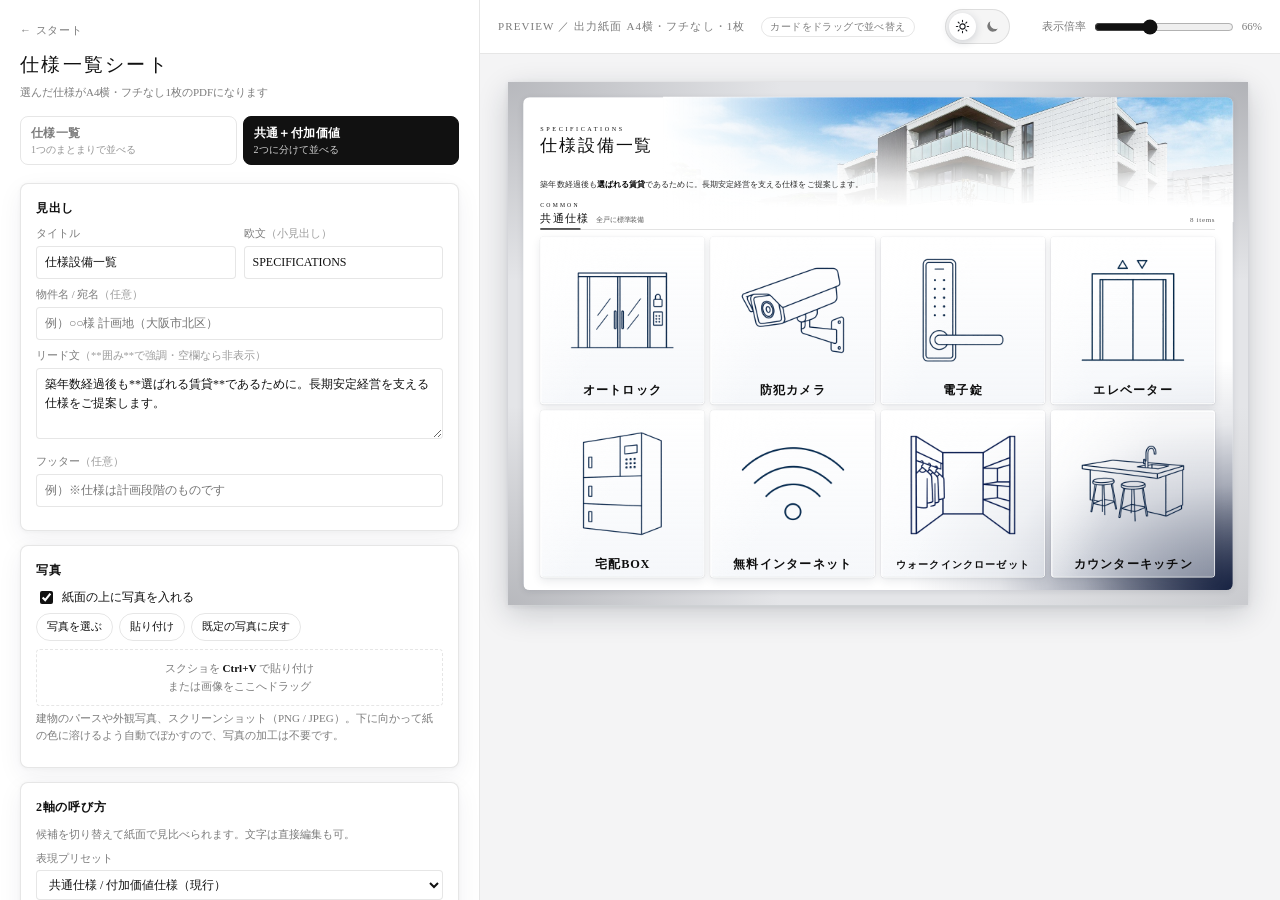
==== commit 01287ce4: "Add files via upload" ====
--- a/builder.html
+++ b/builder.html
@@ -4,6 +4,17 @@
 <meta charset="UTF-8">
 <meta name="viewport" content="width=device-width, initial-scale=1">
 <meta name="robots" content="noindex, nofollow">
+<!-- URL を LINE などで送ったときのサムネイル（OGP）。画像は python make_ogp.py で作る。
+     画像を差し替えたら ?v= の数字を上げる（LINE は一度読んだ画像をしばらく覚えているため） -->
+<meta property="og:type" content="website">
+<meta property="og:site_name" content="SPEC SHEET">
+<meta property="og:title" content="仕様一覧をつくる | SPEC SHEET">
+<meta property="og:description" content="載せたい仕様を選んで並べるだけ。件数に合わせて自動で組み替わり、フチなしA4横1枚の仕様一覧シートができます。">
+<meta property="og:url" content="https://tatsuya-git-hub.github.io/spec-sheet/builder.html">
+<meta property="og:image" content="https://tatsuya-git-hub.github.io/spec-sheet/images/ogp.jpg?v=2">
+<meta property="og:image:width" content="1200">
+<meta property="og:image:height" content="630">
+<meta name="twitter:card" content="summary_large_image">
 <title>仕様一覧をつくる | SPEC SHEET</title>
 <link rel="stylesheet" href="tokens.css">
 <link rel="stylesheet" href="style.css">
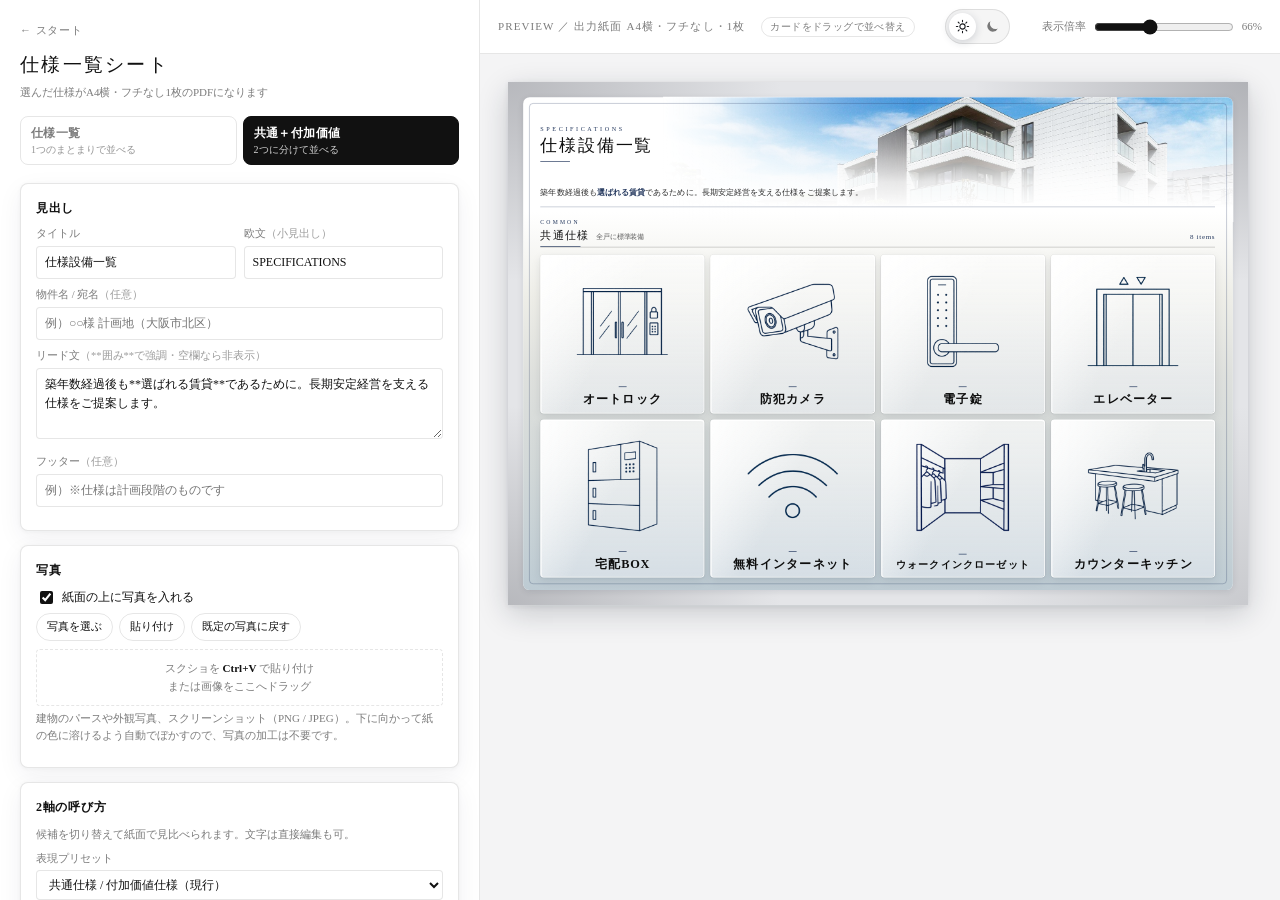
==== commit ac7140b9: "Add files via upload" ====
--- a/builder.html
+++ b/builder.html
@@ -11,7 +11,7 @@
 <meta property="og:title" content="仕様一覧をつくる | SPEC SHEET">
 <meta property="og:description" content="載せたい仕様を選んで並べるだけ。件数に合わせて自動で組み替わり、フチなしA4横1枚の仕様一覧シートができます。">
 <meta property="og:url" content="https://tatsuya-git-hub.github.io/spec-sheet/builder.html">
-<meta property="og:image" content="https://tatsuya-git-hub.github.io/spec-sheet/images/ogp.jpg?v=2">
+<meta property="og:image" content="https://tatsuya-git-hub.github.io/spec-sheet/ogp.jpg?v=2">
 <meta property="og:image:width" content="1200">
 <meta property="og:image:height" content="630">
 <meta name="twitter:card" content="summary_large_image">
@@ -269,6 +269,8 @@
       <article class="sheet" id="sheet" data-theme="light">
         <!-- 写真（「写真」をONにしたときだけ上の帯に出る） -->
         <div class="sheet__visual" id="sheet-visual" aria-hidden="true"></div>
+        <!-- 白い紙面の色の層（写真より上・カードより下） -->
+        <div class="sheet__tint" aria-hidden="true"></div>
         <header class="sheet__head">
           <div class="sheet__headline">
             <span class="sheet__en" id="sheet-titleen"></span>
--- a/style.css
+++ b/style.css
@@ -553,7 +553,7 @@
 
 /* =============================================================
    [B-2] 白い出力テーマ（.sheet[data-theme="light"]・既定）
-   色味の方向: 白い地 × 明朝 × 完全モノクロ（金は使わない）
+   色味の方向: 白い地 × 明朝 × ディープネイビーの細い罫（彩りはこの1色だけ）
    写真の列を入れたとき、写真が白に溶けていくのが映えるよう地は真っ白。
    紙面の変数だけを上書きするので、構造・レイアウトは共通
    ============================================================= */
@@ -564,12 +564,12 @@
   --ink-sub:   #5a5a5a;
   --line:      rgba(0,0,0,.22);
   --line-soft: rgba(0,0,0,.10);
-  --gold:      #121212;   /* 欧文・見出しの短いラインも黒に */
-  --accent-2:  #000000;   /* リード文の強調 */
+  --gold:      #22365c;   /* アクセント（ディープネイビー）：欧文・短い罫・件数・細い罫 */
+  --accent-2:  #22365c;   /* リード文の強調 */
   --lead-fg:   #2b2b2b;
   /* 白い紙面のガラス：白地の上では白の重ねが見えないので、
      下へわずかに灰色を引いて板の面を出し、縁と影で浮かせる */
-  --glass-top:    rgba(255,255,255,.88);   /* 右下のネイビーがうっすら透ける程度 */
+  --glass-top:    rgba(255,255,255,.88);   /* 地の色がうっすら透ける程度 */
   --glass-bottom: rgba(244,245,247,.82);
   --glass-edge:   rgba(20,28,40,.07);
   --glass-hi:     rgba(255,255,255,1);
@@ -580,7 +580,7 @@
    ・外周のグレーの帯（--frame-w）に、四隅へ少しずつ沈むグレーをかける。
    ・アイコンが並ぶ内側は白いパネル（帯とパネルの境目をはっきり見せる）。
      写真もこのパネルの中に収める。
-   ・右下の濃いネイビーはパネルの中だけに置く（グレーの額にはかけない）。
+   ・パネルの中に、水色・淡いピンク・明るいグレーの色の層を重ねる（グレーの額にはかけない）。
    層の順：::before（帯のグラデ）→ ::after（白いパネル）→ 写真 → 中身
    グラデーションだけで作るので PDF でも劣化しない */
 .sheet[data-theme="light"]{
@@ -602,12 +602,7 @@
 .sheet[data-theme="light"]::after{
   content: ""; position: absolute; z-index: 0; pointer-events: none;
   inset: var(--frame-w);
-  /* 右下の濃いネイビー。グレーの額とは切り離し、パネルの右下角を中心にする */
-  background:
-    radial-gradient(130mm 92mm at 100% 100%,
-      rgba(12,24,58,.90), rgba(12,24,58,.42) 40%, rgba(12,24,58,.10) 72%, transparent 100%),
-    radial-gradient(60mm 42mm at 100% 100%, rgba(6,12,34,.50), transparent 100%),
-    var(--paper);
+  background: var(--paper);
   border-radius: var(--panel-r);
   box-shadow: 0 .6mm 2.4mm rgba(20,30,45,.10);
 }
@@ -620,6 +615,53 @@
 /* ぼかしの層も同じ角で丸める。overflow:hidden で切り抜くと、
    印刷で写真の縁が1本の細い線になって残るので使わない */
 .sheet[data-theme="light"].sheet--visual .sheet__visual::after{ border-top-right-radius: var(--panel-r); }
+/* パネルの色の層：写真の帯より下から始まり、温かいクリーム → 青みのグレーへ下に沈む
+   （参考：上 #e8e8e0 → 中 #d2d8d8 → 下 #bdcbd3）
+   写真の帯（--visual-h）までは完全に透明なので、写真には色がかからない */
+.sheet__tint{ display: none; }
+.sheet[data-theme="light"] .sheet__tint{
+  display: block; position: absolute; z-index: 1; pointer-events: none;
+  inset: var(--frame-w); border-radius: var(--panel-r);
+  background: linear-gradient(180deg,
+    rgba(232,232,224,0) 0,
+    rgba(232,232,224,0) calc(var(--visual-h) - 4mm),
+    rgba(232,232,224,.75) calc(var(--visual-h) + 30mm),
+    rgba(222,224,221,1) calc(var(--visual-h) + 62mm),
+    rgba(210,216,216,1) calc(var(--visual-h) + 100mm),
+    rgba(189,203,211,1) 100%);
+}
+
+/* ---- ディープネイビーの細い罫（白い紙面のアクセント）----
+   白い部分の間延びを抑えるため、上（見出し）・中（境目）・下（カード）に細い罫を散らす。
+   ★細い線に端を溶かすグラデーションを付けると、PDF に書き出したときに線ごと落ちる。
+     極細の罫は単色（薄い色）で引く */
+.sheet[data-theme="light"] .block__count{ color: var(--gold); }
+.sheet[data-theme="light"] .block__head::after{ height: .3mm; bottom: -.15mm; }
+/* 見出しの下の短い罫 */
+.sheet[data-theme="light"] .sheet__title::after{
+  content: ""; display: block; width: 12mm; height: .3mm; margin-top: 3mm; background: var(--gold);
+}
+/* 写真の消え際（リード文の下）に横罫。見出し・写真とカードの区切り */
+.sheet[data-theme="light"] .sheet__lead{
+  padding-bottom: 3.2mm; margin-bottom: 4.4mm;
+  border-bottom: .2mm solid rgba(34,54,92,.30);
+}
+/* 仕様名の上の短い罫 */
+.sheet[data-theme="light"] .card--icon .card__body::before{
+  content: ""; display: block; width: 3.2mm; height: .2mm; margin: 0 auto 1.6mm; background: var(--gold);
+}
+/* 共通と付加価値の間の縦罫（上下は溶かす。縦は長さがあるので落ちない） */
+.sheet[data-theme="light"] #block-premium{ position: relative; }
+.sheet[data-theme="light"] #block-premium::before{
+  content: ""; position: absolute; left: -3mm; top: 2mm; bottom: 0; width: .16mm;
+  background: linear-gradient(180deg, rgba(34,54,92,0), rgba(34,54,92,.65) 20%, rgba(34,54,92,.65) 80%, rgba(34,54,92,0));
+}
+/* 白いパネルの内側の極細の額縁 */
+.sheet[data-theme="light"] .sheet__tint::after{
+  content: ""; position: absolute; inset: 2.4mm; border-radius: 1.6mm;
+  border: .16mm solid rgba(34,54,92,.38);
+}
+
 /* 見出し・本文もパネルの内側から測る */
 .sheet[data-theme="light"] .sheet__head{ padding-top: calc(var(--frame-w) + 5.5mm); }
 .sheet[data-theme="light"].sheet--visual .sheet__head{ padding-top: calc(var(--frame-w) + 11mm); }
